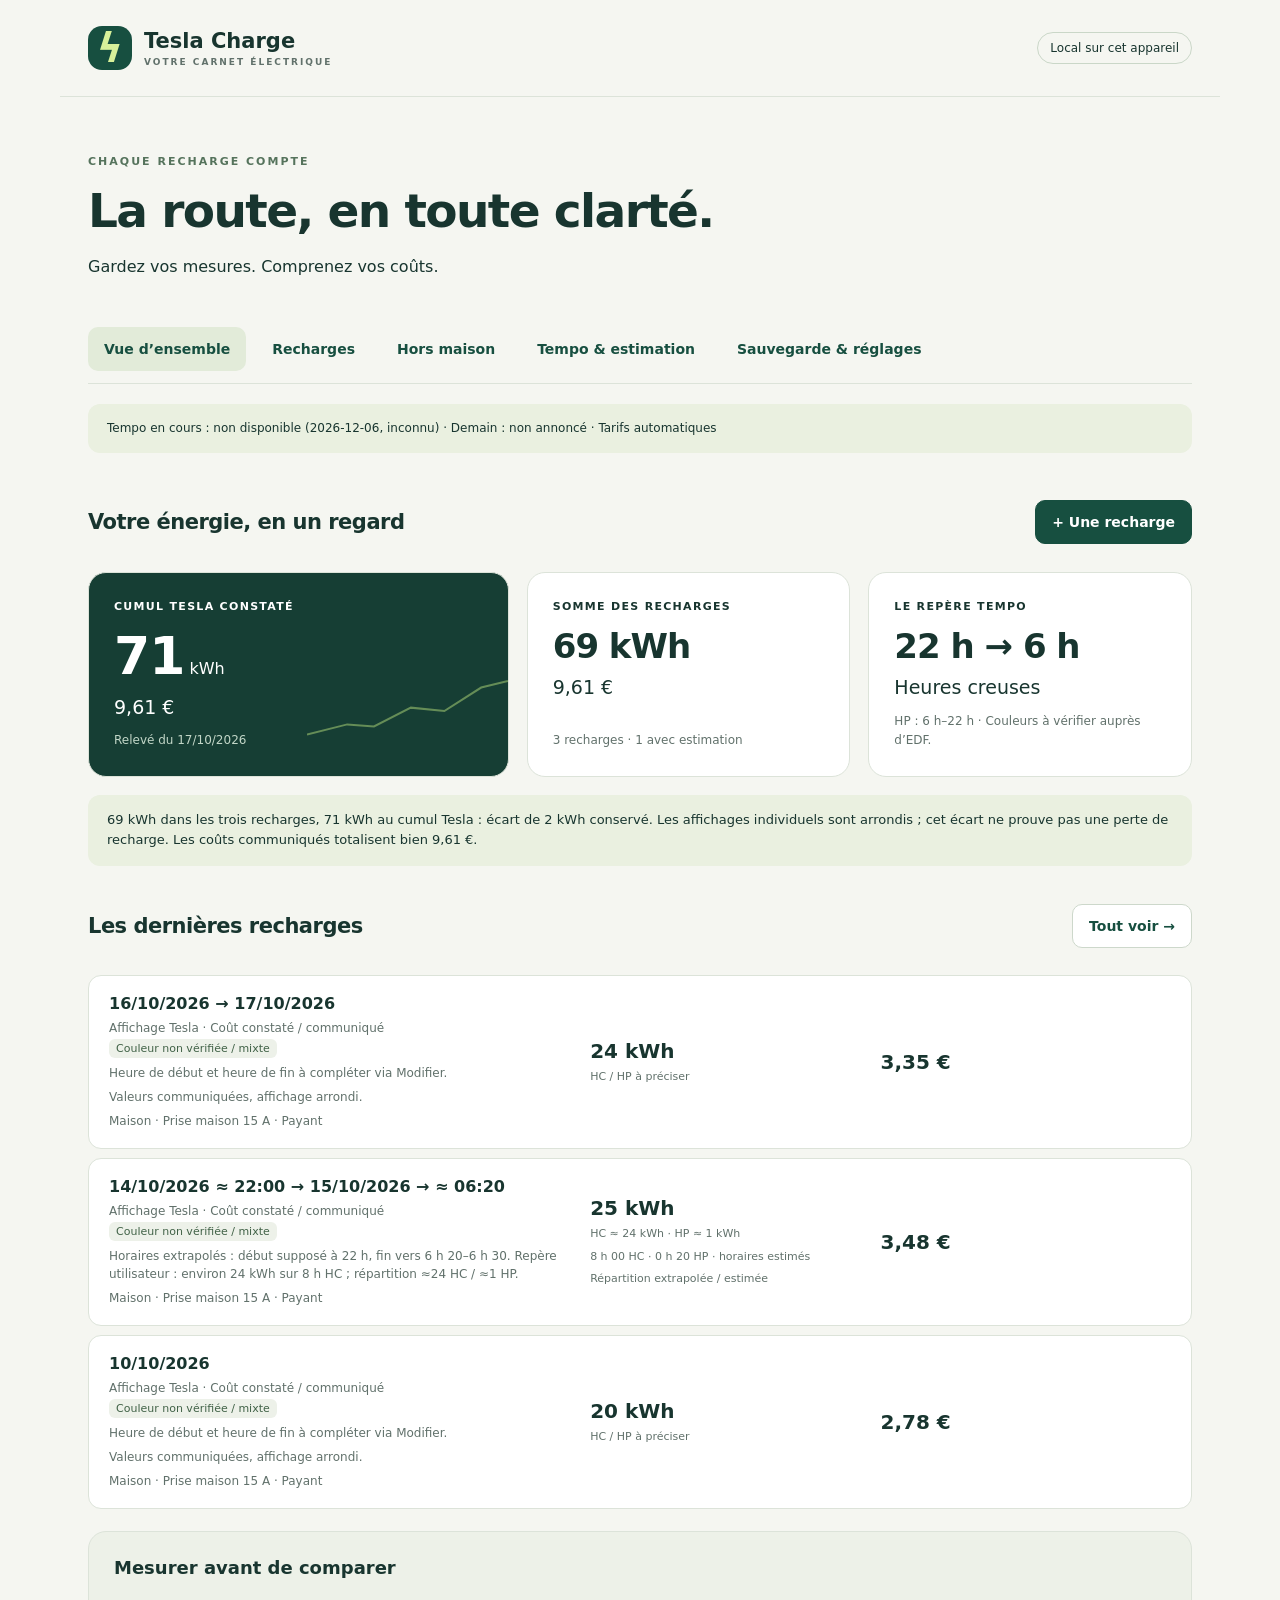
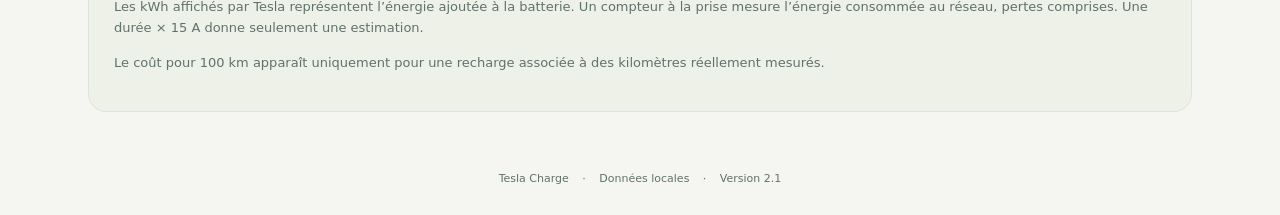
==== scripts/tesla-charge/index.html @ 256c64da "Require start and finish times when saving every charging session" ====
<!doctype html>
<html lang="fr"><head><meta charset="utf-8"><meta name="viewport" content="width=device-width,initial-scale=1,viewport-fit=cover"><meta name="theme-color" content="#102b27"><meta name="description" content="Votre carnet de recharge Tesla : mesures, coûts et Tempo, même hors connexion."><link rel="manifest" href="./manifest.webmanifest"><link rel="icon" href="./icon.svg" type="image/svg+xml"><link rel="stylesheet" href="./style.css"><title>Tesla Charge · Carnet de recharge</title></head>
<body><header><a class="brand" href="./"><span class="bolt">ϟ</span><span>Tesla Charge<small>VOTRE CARNET ÉLECTRIQUE</small></span></a><span id="network" class="pill">Local sur cet appareil</span></header>
<main><section class="intro"><p class="eyebrow">CHAQUE RECHARGE COMPTE</p><h1>La route, en toute clarté.</h1><p>Gardez vos mesures. Comprenez vos coûts.</p><button id="install" hidden>Installer sur mon Samsung ↗</button></section>
<nav aria-label="Sections"><button data-tab="dashboard" aria-current="page">Vue d’ensemble</button><button data-tab="journal">Recharges</button><button data-tab="outside">Hors maison</button><button data-tab="tempo">Tempo & estimation</button><button data-tab="settings">Sauvegarde & réglages</button></nav>
<aside id="tempo-live" class="notice" aria-live="polite">Tempo · connexion aux données…</aside><div id="message" role="status" aria-live="polite"></div>
<section id="dashboard" class="tab"><div class="section-heading"><h2>Votre énergie, en un regard</h2><button id="add-top" class="primary">+ Une recharge</button></div><div class="stats"><article class="hero-card"><p>CUMUL TESLA CONSTATÉ</p><div><strong id="ck-energy">71</strong> kWh</div><span id="ck-cost">9,61 €</span><small id="ck-date"></small><svg viewBox="0 0 300 90" aria-hidden="true"><path d="M0 80L60 65 100 68 155 40 205 45 260 10 300 0"/></svg></article><article class="card"><p>SOMME DES RECHARGES</p><strong id="sum-energy"></strong><span id="sum-cost"></span><small id="sum-info"></small></article><article class="card"><p>LE REPÈRE TEMPO</p><strong>22 h → 6 h</strong><span>Heures creuses</span><small>HP : 6 h–22 h · Couleurs à vérifier auprès d’EDF.</small></article></div><aside class="notice" id="difference"></aside><div class="section-heading"><h2>Les dernières recharges</h2><button data-go="journal">Tout voir →</button></div><div id="recent"></div><article class="card quiet"><h3>Mesurer avant de comparer</h3><p>Les kWh affichés par Tesla représentent l’énergie ajoutée à la batterie. Un compteur à la prise mesure l’énergie consommée au réseau, pertes comprises. Une durée × 15 A donne seulement une estimation.</p><p>Le coût pour 100 km apparaît uniquement pour une recharge associée à des kilomètres réellement mesurés.</p></article></section>
<section id="journal" class="tab" hidden><div class="section-heading"><h2>Votre carnet de recharges</h2><button id="new" class="primary">+ Une recharge</button></div><aside id="journal-comparison" class="notice"></aside><p id="journal-breakdown" class="muted"></p><label>Filtrer le mois<input id="month" type="month"></label><div id="sessions"></div><p class="muted">Les filtres concernent la date de début. Le cumul Tesla reste un relevé indépendant.</p></section>
<section id="outside" class="tab" hidden><div class="section-heading"><h2>Recharges hors maison</h2><button id="new-outside" class="primary">+ Hors maison</button></div><p>Superchargeur, famille ou autre lieu : gratuit, payant ou paiement à préciser. Ces recharges participent au total général, sans être mélangées aux plages Tempo de la maison.</p><label>Filtrer le mois<input id="outside-month" type="month"></label><div id="outside-summary" class="notice"></div><div id="outside-sessions"></div></section><section id="tempo" class="tab" hidden><h2>Tempo & estimation</h2><article class="card"><h3>Actualisation Tempo</h3><p id="tempo-detail"></p><button id="refresh-tempo">Actualiser maintenant</button><label><input id="tempo-auto" type="checkbox"> Utiliser les tarifs actualisés pour les estimations</label><p class="muted">Source : API Couleur Tempo, service tiers indépendant d’EDF. La date d’effet, la dernière récupération et les éventuelles indisponibilités sont affichées. Les coûts déjà enregistrés ne changent jamais automatiquement.</p><div id="live-tariffs"></div></article><div class="grid"><article class="card"><h3>Votre créneau</h3><label>Date<input type="date" id="slot-date"></label><label>Heure de début<input type="time" id="slot-time" value="22:00"></label><p id="slot-result"></p><p>La couleur et les tarifs sont actualisés en ligne à l’ouverture et au retour dans l’application. Hors connexion, la dernière réponse est conservée et datée. Avant 6 h, la couleur est celle du jour Tempo précédent.</p><a href="https://particulier.edf.fr/fr/accueil/gestion-contrat/options/tempo.html" target="_blank" rel="noopener">Consulter EDF Tempo ↗</a></article><article class="card"><h3>À la prise · appareil 15 A</h3><form id="estimate-form"><label>Durée (heures)<input id="hours" type="number" step="any" min="0.01" max="720" value="8" required></label><label>Tension supposée (V)<input id="volts" type="number" step="any" min="1" max="500" value="230" required></label><label>Intensité (A)<input id="amps" type="number" step="any" min="0.1" max="15" value="15" required></label><label>Couleur de la plage estimée<select id="est-color"><option value="blue">Bleu</option><option value="white">Blanc</option><option value="red">Rouge</option></select></label><label>Plage<select id="est-period"><option>HC</option><option>HP</option></select></label><button class="primary">Estimer</button></form><output id="estimate-result"></output><p class="muted">Hypothèse monophasée et puissance constante P = U × I. Ce résultat n’est ni une mesure réseau ni l’énergie ajoutée à la batterie. Pour un passage HC/HP ou un changement de couleur, calculez chaque segment séparément. 15 A est une limite de saisie, pas une validation de l’installation électrique.</p></article></div></section>
<section id="settings" class="tab" hidden><h2>Vos données, votre maîtrise</h2><div class="grid"><article class="card"><h3>Sauvegardes</h3><p>Les données restent dans ce navigateur. Exportez régulièrement : supprimer les données du navigateur les efface. Les données ne se transfèrent pas automatiquement entre PC et téléphone.</p><div class="actions"><button id="json-export">Exporter JSON complet</button><button id="csv-export">Exporter CSV recharges</button></div><label>Importer une sauvegarde JSON ou un CSV<input type="file" id="import" accept=".json,.csv,application/json,text/csv"></label><p class="muted">JSON remplace toute la sauvegarde après confirmation. CSV ajoute les recharges nouvelles ; un identifiant déjà présent provoque un refus pour éviter les doublons. Le CSV ne contient ni tarifs ni cumul Tesla.</p><div id="import-preview"></div><h3>Installation Samsung</h3><ol><li>Ouvrez l’adresse publique dans Chrome sur votre Samsung.</li><li>Menu ⋮ → Installer l’application, ou Ajouter à l’écran d’accueil → Installer selon la version.</li><li>Ouvrez une première fois en ligne et attendez le message « Prête hors connexion ».</li><li>Vous pouvez ensuite consulter et saisir en mode avion.</li></ol><p id="offline-state">Préparation hors connexion…</p></article><article class="card"><h3>Tarifs Tempo · €/kWh TTC</h3><p>Les tarifs peuvent être actualisés en ligne ou saisis manuellement depuis votre contrat. Une saisie manuelle désactive le mode automatique. Ces tarifs servent seulement aux estimations, sans recalculer vos coûts constatés.</p><form id="tariffs"><div id="tariff-inputs"></div><label>Source vérifiée (facture ou grille EDF)<input name="source" maxlength="500" placeholder="Facture EDF / grille du…"></label><label>Date d’effet<input name="effective" type="date"></label><button class="primary">Enregistrer les tarifs</button></form></article><article class="card"><h3>Mes prises et bornes</h3><div id="devices-list"></div><form id="device-form"><label>Nom<input name="deviceName" required maxlength="100" placeholder="Future borne du garage"></label><label>Intensité maximale indicative (A)<input name="deviceAmps" type="number" min="0.1" max="100" step="any" value="15" required></label><label>Tension indicative (V)<input name="deviceVolts" type="number" min="1" max="500" step="any" value="230" required></label><button class="primary">Ajouter une prise / borne</button></form><p class="muted">Ces caractéristiques identifient l’équipement. Elles ne prouvent pas sa puissance réelle, notamment pour une borne triphasée. Les calculs HC/HP utilisent les horaires et les kWh saisis.</p></article><article class="card"><h3>Relevé cumul Tesla</h3><p>Un point de contrôle indépendant, jamais ajouté aux sessions.</p><form id="checkpoint"><label>Date du constat<input name="date" type="date" required></label><label>Total Tesla (kWh)<input name="kwh" type="number" min="0" step="any" required></label><label>Coût total constaté (€)<input name="cost" type="number" min="0" step="0.01" required></label><button class="primary">Enregistrer le relevé</button></form></article><article class="card quiet"><h3>Google Sheets · prochaine étape</h3><p>Synchronisation non activée. L’export JSON/CSV est disponible maintenant. Une future connexion utilisera OAuth et un consentement explicite, avec sélection du compte Google. Aucun mot de passe, secret ni jeton n’est intégré à l’application.</p><p>Application personnelle indépendante, non affiliée à Tesla ou EDF.</p></article></div></section>
</main><footer>Tesla Charge <span>·</span> Données locales <span>·</span> Version 2.1</footer>
<dialog id="editor"><form id="session-form"><div class="section-heading"><h2 id="editor-title">Une nouvelle recharge</h2><button type="button" id="close" aria-label="Fermer">✕</button></div><input type="hidden" name="id"><p class="notice">Heure de début et heure de fin obligatoires, à la maison comme à l’extérieur. Si vous les reconstituez, choisissez « Horaires estimés / extrapolés ». Pour une charge de nuit, vérifiez aussi la date de fin.</p><div class="grid"><label>Date de début<input name="start" type="date" required></label><label>Date de fin<input name="end" type="date" required></label><label>Heure de début<input name="startTime" type="time" required></label><label>Heure de fin réelle de charge<input name="endTime" type="time" required></label><label>Origine des horaires<select name="timeKind"><option value="measured">Horaires constatés</option><option value="estimate">Horaires estimés / extrapolés</option></select></label><label>Lieu<select name="location"><option value="home">Maison</option><option value="supercharger">Superchargeur</option><option value="family">Famille</option><option value="other">Autre lieu</option></select></label><label id="device-label">Prise / borne maison<select name="deviceId"></select></label><label>Précision du lieu<input name="place" maxlength="200" placeholder="Station, ville, famille…"></label><label>Paiement<select name="payment"><option value="paid">Payant</option><option value="free">Gratuit</option><option value="unknown">À préciser</option></select></label><label>Énergie (kWh)<input name="kwh" type="number" step="any" min="0" required></label><label>Source de l’énergie<select name="energyKind"><option value="tesla">Affichage Tesla (arrondi possible)</option><option value="meter">Mesure compteur à la prise</option><option value="estimate">Estimation</option></select></label><label>Coût total (€), si connu<input name="cost" type="number" step="0.01" min="0"></label><label>Source du coût<select name="costKind"><option value="reported">Constaté / communiqué</option><option value="estimate">Estimé</option><option value="unknown">Inconnu</option></select></label><label>Couleur Tempo<select name="color"><option value="unknown">Non vérifiée / mixte</option><option value="blue">Bleu</option><option value="white">Blanc</option><option value="red">Rouge</option></select></label><label>Plage<select name="period"><option value="unknown">Inconnue / mixte</option><option>HC</option><option>HP</option></select></label></div><div id="home-allocation"><label>Répartition HC / HP<select name="allocationMode"><option value="time">Estimer d’après les horaires, rythme constant</option><option value="measured">kWh HC et HP mesurés séparément</option><option value="manual-estimate">kWh HC et HP estimés / extrapolés</option><option value="unknown">Répartition inconnue</option></select></label><div id="manual-allocation" class="grid"><label>HC (kWh)<input name="hcKwh" type="number" min="0" step="any"></label><label>HP (kWh)<input name="hpKwh" type="number" min="0" step="any"></label></div><p id="allocation-preview" class="muted"></p><button type="button" id="calculate-cost">Estimer le coût Tempo de cette recharge</button><p id="cost-preview" class="muted"></p><p class="muted">Saisissez la fin effective de la charge, pas l’heure de débranchement. Pour des pauses ou une puissance variable, les kWh répartis selon le temps restent une estimation. Les heures sont celles de France métropolitaine.</p></div><label>Distance réellement mesurée pour cette recharge (km), facultatif<input name="km" type="number" min="0.01" step="any"><small>N’utilisez pas une autonomie estimée ni des kilomètres couvrant d’autres recharges.</small></label><label>Note<textarea name="note" maxlength="2000"></textarea></label><p id="form-error" role="alert"></p><button class="primary">Enregistrer la recharge</button></form></dialog><script type="module" src="./app.js"></script></body></html>
---- scripts/tesla-charge/style.css ----
:root{font-family:system-ui,-apple-system,BlinkMacSystemFont,"Segoe UI",sans-serif;color:#18352f;background:#f5f6f1;--green:#174f40;--muted:#61716b;--line:#dce3d9}*{box-sizing:border-box}body{margin:0}header{max-width:1160px;margin:auto;padding:26px 28px;display:flex;justify-content:space-between;align-items:center;border-bottom:1px solid var(--line)}.brand{display:flex;align-items:center;gap:12px;color:inherit;text-decoration:none;font-size:21px;font-weight:750}.brand small{display:block;font-size:9px;letter-spacing:2px;margin-top:4px;color:var(--muted)}.bolt{border-radius:14px;background:var(--green);color:#d8f19a;font-size:40px;line-height:44px;width:44px;text-align:center}.pill{font-size:12px;border:1px solid #cad7c8;padding:8px 12px;border-radius:20px}main{max-width:1160px;margin:auto;padding:0 28px}.intro{padding:45px 0 30px}.eyebrow{letter-spacing:2px;font-size:11px;font-weight:700;color:#55735c}h1{font-size:clamp(30px,4vw,47px);letter-spacing:-1.6px;margin:12px 0}h2{font-size:21px;letter-spacing:-.5px}h3{font-size:18px;margin-top:0}p{line-height:1.65}button,input,select,textarea{font:inherit}button{cursor:pointer;border:1px solid #cdd8cb;background:#fff;border-radius:10px;padding:11px 16px;color:var(--green);font-size:14px;font-weight:650;min-height:44px}button:hover{background:#e6eede}button:disabled{opacity:.5;cursor:wait}.primary{background:var(--green);color:white;border-color:var(--green)}.primary:hover{background:#276953}nav{display:flex;gap:10px;border-bottom:1px solid var(--line);overflow-x:auto;padding:0 0 12px}nav button{border:0;background:none;white-space:nowrap}nav button[aria-current]{background:#e2ebd9}section.tab{padding:18px 0 30px}.section-heading{display:flex;align-items:center;justify-content:space-between;gap:15px;margin:12px 0 20px}.stats{display:grid;grid-template-columns:1.3fr 1fr 1fr;gap:18px}.card,.hero-card{padding:25px;border:1px solid var(--line);border-radius:18px;background:#fff}.stats article{min-height:205px;display:flex;flex-direction:column;gap:10px}.stats p{font-size:11px;letter-spacing:1.3px;font-weight:750;margin:0}.stats strong{font-size:34px;font-weight:650;letter-spacing:-1px}.stats small{color:var(--muted);font-size:12px;line-height:1.6;margin-top:auto}.stats span{font-size:19px}.hero-card{background:#163e34;color:#fff;position:relative;overflow:hidden}.hero-card div strong{font-size:52px}.hero-card small{color:#c2d6c7}.hero-card svg{position:absolute;right:0;bottom:30px;width:48%;height:70px;opacity:.45;pointer-events:none}.hero-card path{stroke:#c5ed82;stroke-width:3;fill:none}.notice{background:#eaf0e0;border-radius:12px;margin:18px 0 30px;padding:15px 19px;font-size:13px;line-height:1.6}.charge-row{display:grid;grid-template-columns:1.7fr 1fr 1fr auto;gap:18px;padding:18px 20px;border:1px solid var(--line);border-radius:13px;background:white;margin-bottom:9px;align-items:center}.charge-row strong,.charge-row small{display:block}.charge-row small{font-size:12px;color:var(--muted);margin-top:6px;line-height:1.5}.charge-row .amount{font-size:20px;font-weight:650}.tag{display:inline-block;font-size:11px;padding:3px 7px;border-radius:6px;background:#edf1e9;color:#416247}.tag.blue{background:#e6eefc;color:#244c92}.tag.white{background:#f4f1e8;color:#605b4c}.tag.red{background:#fce8e5;color:#973728}.quiet{margin-top:22px;background:#edf1e8}.quiet p,.muted{font-size:13px;color:var(--muted)}.grid{display:grid;grid-template-columns:1fr 1fr;gap:20px}.actions{display:flex;gap:8px;flex-wrap:wrap}label{display:block;font-size:13px;font-weight:650;margin:15px 0}input,select,textarea{display:block;width:100%;min-height:46px;border:1px solid #bdcbbb;border-radius:9px;background:#fff;padding:10px;color:#193a30;margin-top:7px}input[type=month]{max-width:250px}textarea{min-height:85px}label small{display:block;font-weight:400;line-height:1.5;margin-top:5px}a{color:#245f49}output{display:block;margin:20px 0;font-size:20px;font-weight:650;line-height:1.6}footer{text-align:center;color:var(--muted);font-size:11px;padding:30px}footer span{margin:0 10px}dialog{max-width:700px;width:calc(100% - 28px);border:1px solid var(--line);border-radius:20px;padding:25px;max-height:90dvh;color:#18352f}dialog::backdrop{background:#102b2780}dialog .grid{gap:0 15px}#message:empty{display:none}#message{padding:12px;background:#e1ecd7;border-radius:8px;margin-top:16px}#form-error{color:#a52e24}.empty{padding:30px;color:var(--muted)}[hidden]{display:none!important}:focus-visible{outline:3px solid #a0b963;outline-offset:3px}@media(max-width:750px){header{padding:18px}.pill{font-size:10px;padding:7px}.brand{font-size:17px}.brand small{font-size:7px}main{padding:0 18px}.intro{padding:28px 0 20px}h1{letter-spacing:-1px}.stats{grid-template-columns:1fr 1fr;gap:12px}.hero-card{grid-column:1/-1}.stats article{min-height:165px;padding:20px}.stats strong{font-size:25px}.stats span{font-size:16px}.grid{grid-template-columns:1fr}.charge-row{grid-template-columns:1fr 1fr;gap:12px;padding:16px}.charge-row>div:first-child{grid-column:1/-1}.charge-row>.actions{grid-column:1/-1}.section-heading h2{font-size:18px}.section-heading button{font-size:12px;padding:9px}dialog{padding:18px}dialog .grid{grid-template-columns:1fr 1fr;gap:0 10px}nav{gap:0}nav button{font-size:12px;padding:10px}ol{padding-left:20px;line-height:1.8}}@media(prefers-reduced-motion:no-preference){button{transition:background .15s}}
:root input[type=checkbox]{display:inline-block;width:auto;min-height:0;margin-right:8px}table{width:100%;border-collapse:collapse;font-size:13px;margin-top:15px}td,th{text-align:left;padding:10px 5px;border-bottom:1px solid var(--line)}#tempo-live{margin-top:20px;margin-bottom:10px;font-size:12px}#journal-breakdown{padding:0 3px;font-size:12px}.charge-row .amount small{font-weight:400;font-size:11px;max-width:250px}#tempo>.card{margin-bottom:20px}
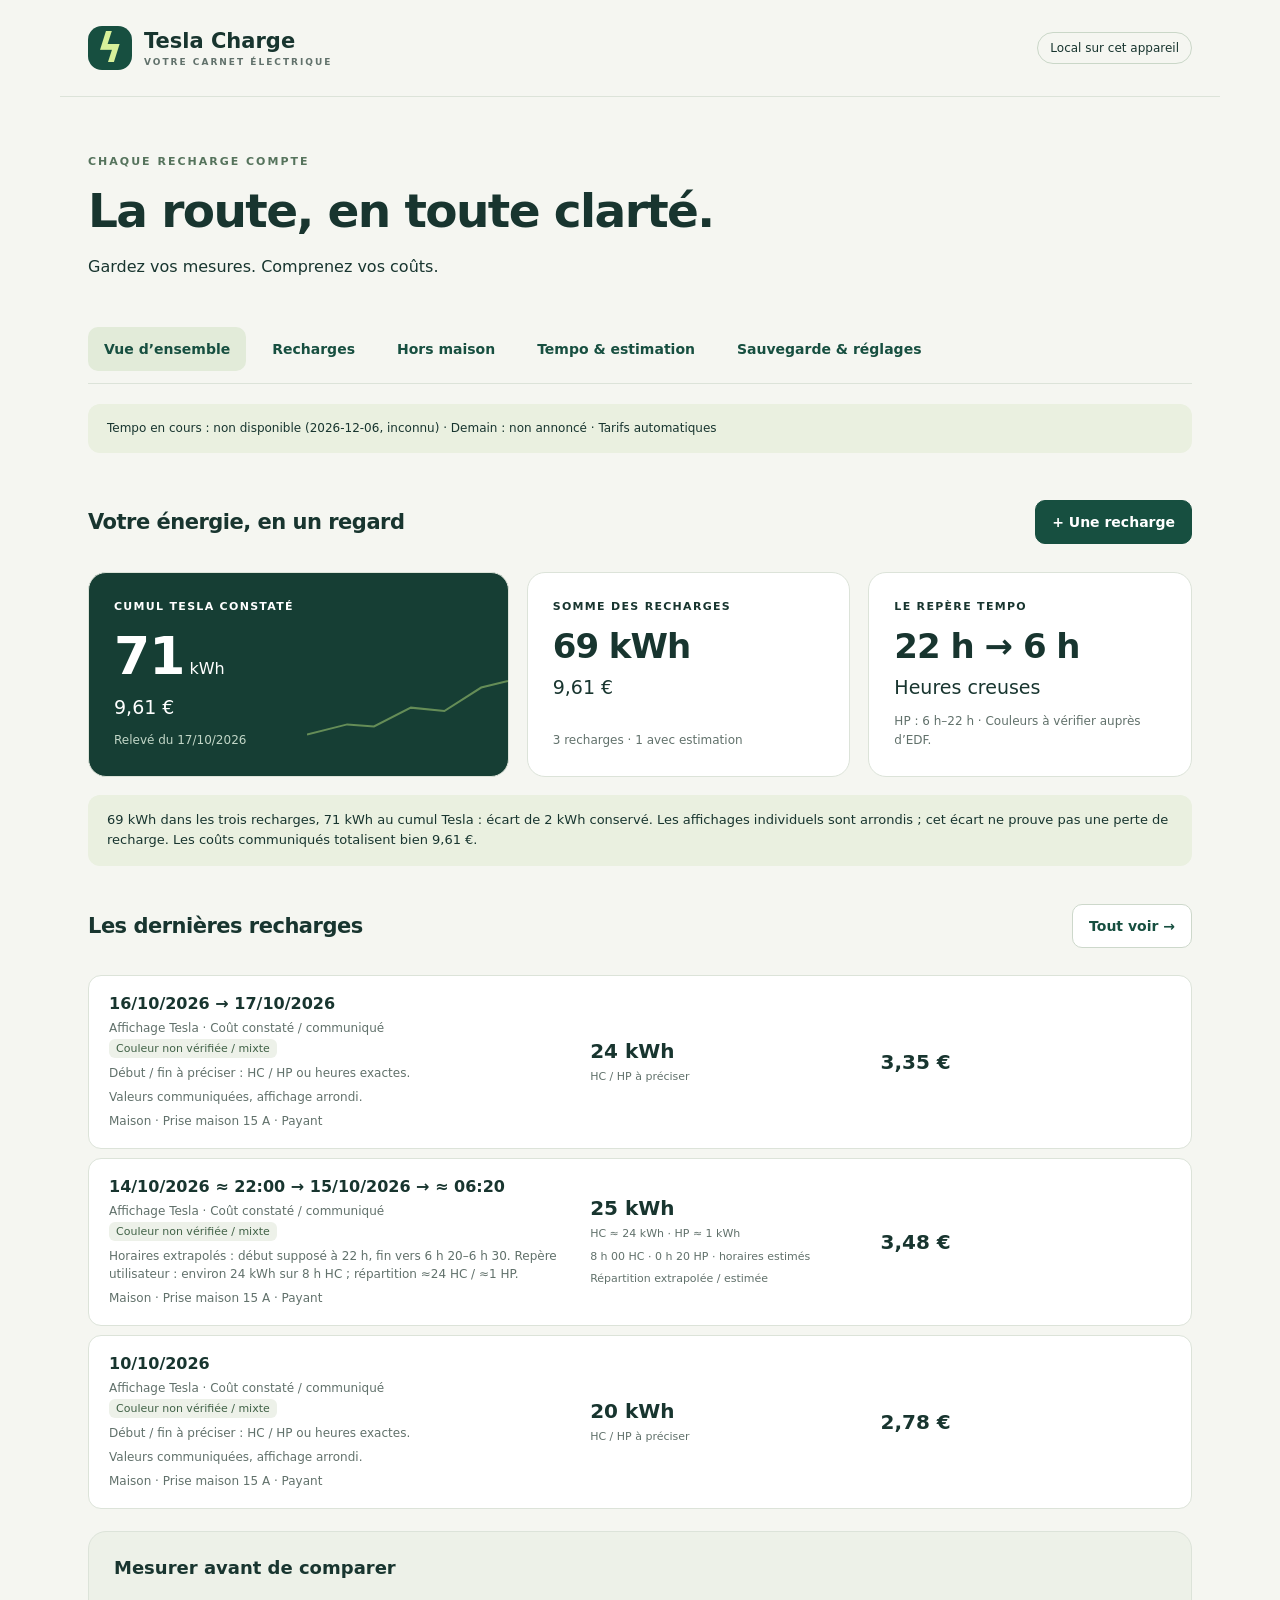
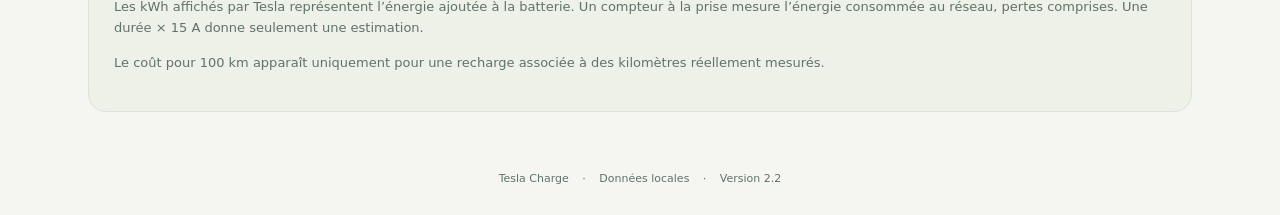
==== commit e58a13b4: "Allow HC/HP start and end periods instead of mandatory exact charging times" ====
--- a/scripts/tesla-charge/index.html
+++ b/scripts/tesla-charge/index.html
@@ -8,5 +8,5 @@
 <section id="journal" class="tab" hidden><div class="section-heading"><h2>Votre carnet de recharges</h2><button id="new" class="primary">+ Une recharge</button></div><aside id="journal-comparison" class="notice"></aside><p id="journal-breakdown" class="muted"></p><label>Filtrer le mois<input id="month" type="month"></label><div id="sessions"></div><p class="muted">Les filtres concernent la date de début. Le cumul Tesla reste un relevé indépendant.</p></section>
 <section id="outside" class="tab" hidden><div class="section-heading"><h2>Recharges hors maison</h2><button id="new-outside" class="primary">+ Hors maison</button></div><p>Superchargeur, famille ou autre lieu : gratuit, payant ou paiement à préciser. Ces recharges participent au total général, sans être mélangées aux plages Tempo de la maison.</p><label>Filtrer le mois<input id="outside-month" type="month"></label><div id="outside-summary" class="notice"></div><div id="outside-sessions"></div></section><section id="tempo" class="tab" hidden><h2>Tempo & estimation</h2><article class="card"><h3>Actualisation Tempo</h3><p id="tempo-detail"></p><button id="refresh-tempo">Actualiser maintenant</button><label><input id="tempo-auto" type="checkbox"> Utiliser les tarifs actualisés pour les estimations</label><p class="muted">Source : API Couleur Tempo, service tiers indépendant d’EDF. La date d’effet, la dernière récupération et les éventuelles indisponibilités sont affichées. Les coûts déjà enregistrés ne changent jamais automatiquement.</p><div id="live-tariffs"></div></article><div class="grid"><article class="card"><h3>Votre créneau</h3><label>Date<input type="date" id="slot-date"></label><label>Heure de début<input type="time" id="slot-time" value="22:00"></label><p id="slot-result"></p><p>La couleur et les tarifs sont actualisés en ligne à l’ouverture et au retour dans l’application. Hors connexion, la dernière réponse est conservée et datée. Avant 6 h, la couleur est celle du jour Tempo précédent.</p><a href="https://particulier.edf.fr/fr/accueil/gestion-contrat/options/tempo.html" target="_blank" rel="noopener">Consulter EDF Tempo ↗</a></article><article class="card"><h3>À la prise · appareil 15 A</h3><form id="estimate-form"><label>Durée (heures)<input id="hours" type="number" step="any" min="0.01" max="720" value="8" required></label><label>Tension supposée (V)<input id="volts" type="number" step="any" min="1" max="500" value="230" required></label><label>Intensité (A)<input id="amps" type="number" step="any" min="0.1" max="15" value="15" required></label><label>Couleur de la plage estimée<select id="est-color"><option value="blue">Bleu</option><option value="white">Blanc</option><option value="red">Rouge</option></select></label><label>Plage<select id="est-period"><option>HC</option><option>HP</option></select></label><button class="primary">Estimer</button></form><output id="estimate-result"></output><p class="muted">Hypothèse monophasée et puissance constante P = U × I. Ce résultat n’est ni une mesure réseau ni l’énergie ajoutée à la batterie. Pour un passage HC/HP ou un changement de couleur, calculez chaque segment séparément. 15 A est une limite de saisie, pas une validation de l’installation électrique.</p></article></div></section>
 <section id="settings" class="tab" hidden><h2>Vos données, votre maîtrise</h2><div class="grid"><article class="card"><h3>Sauvegardes</h3><p>Les données restent dans ce navigateur. Exportez régulièrement : supprimer les données du navigateur les efface. Les données ne se transfèrent pas automatiquement entre PC et téléphone.</p><div class="actions"><button id="json-export">Exporter JSON complet</button><button id="csv-export">Exporter CSV recharges</button></div><label>Importer une sauvegarde JSON ou un CSV<input type="file" id="import" accept=".json,.csv,application/json,text/csv"></label><p class="muted">JSON remplace toute la sauvegarde après confirmation. CSV ajoute les recharges nouvelles ; un identifiant déjà présent provoque un refus pour éviter les doublons. Le CSV ne contient ni tarifs ni cumul Tesla.</p><div id="import-preview"></div><h3>Installation Samsung</h3><ol><li>Ouvrez l’adresse publique dans Chrome sur votre Samsung.</li><li>Menu ⋮ → Installer l’application, ou Ajouter à l’écran d’accueil → Installer selon la version.</li><li>Ouvrez une première fois en ligne et attendez le message « Prête hors connexion ».</li><li>Vous pouvez ensuite consulter et saisir en mode avion.</li></ol><p id="offline-state">Préparation hors connexion…</p></article><article class="card"><h3>Tarifs Tempo · €/kWh TTC</h3><p>Les tarifs peuvent être actualisés en ligne ou saisis manuellement depuis votre contrat. Une saisie manuelle désactive le mode automatique. Ces tarifs servent seulement aux estimations, sans recalculer vos coûts constatés.</p><form id="tariffs"><div id="tariff-inputs"></div><label>Source vérifiée (facture ou grille EDF)<input name="source" maxlength="500" placeholder="Facture EDF / grille du…"></label><label>Date d’effet<input name="effective" type="date"></label><button class="primary">Enregistrer les tarifs</button></form></article><article class="card"><h3>Mes prises et bornes</h3><div id="devices-list"></div><form id="device-form"><label>Nom<input name="deviceName" required maxlength="100" placeholder="Future borne du garage"></label><label>Intensité maximale indicative (A)<input name="deviceAmps" type="number" min="0.1" max="100" step="any" value="15" required></label><label>Tension indicative (V)<input name="deviceVolts" type="number" min="1" max="500" step="any" value="230" required></label><button class="primary">Ajouter une prise / borne</button></form><p class="muted">Ces caractéristiques identifient l’équipement. Elles ne prouvent pas sa puissance réelle, notamment pour une borne triphasée. Les calculs HC/HP utilisent les horaires et les kWh saisis.</p></article><article class="card"><h3>Relevé cumul Tesla</h3><p>Un point de contrôle indépendant, jamais ajouté aux sessions.</p><form id="checkpoint"><label>Date du constat<input name="date" type="date" required></label><label>Total Tesla (kWh)<input name="kwh" type="number" min="0" step="any" required></label><label>Coût total constaté (€)<input name="cost" type="number" min="0" step="0.01" required></label><button class="primary">Enregistrer le relevé</button></form></article><article class="card quiet"><h3>Google Sheets · prochaine étape</h3><p>Synchronisation non activée. L’export JSON/CSV est disponible maintenant. Une future connexion utilisera OAuth et un consentement explicite, avec sélection du compte Google. Aucun mot de passe, secret ni jeton n’est intégré à l’application.</p><p>Application personnelle indépendante, non affiliée à Tesla ou EDF.</p></article></div></section>
-</main><footer>Tesla Charge <span>·</span> Données locales <span>·</span> Version 2.1</footer>
-<dialog id="editor"><form id="session-form"><div class="section-heading"><h2 id="editor-title">Une nouvelle recharge</h2><button type="button" id="close" aria-label="Fermer">✕</button></div><input type="hidden" name="id"><p class="notice">Heure de début et heure de fin obligatoires, à la maison comme à l’extérieur. Si vous les reconstituez, choisissez « Horaires estimés / extrapolés ». Pour une charge de nuit, vérifiez aussi la date de fin.</p><div class="grid"><label>Date de début<input name="start" type="date" required></label><label>Date de fin<input name="end" type="date" required></label><label>Heure de début<input name="startTime" type="time" required></label><label>Heure de fin réelle de charge<input name="endTime" type="time" required></label><label>Origine des horaires<select name="timeKind"><option value="measured">Horaires constatés</option><option value="estimate">Horaires estimés / extrapolés</option></select></label><label>Lieu<select name="location"><option value="home">Maison</option><option value="supercharger">Superchargeur</option><option value="family">Famille</option><option value="other">Autre lieu</option></select></label><label id="device-label">Prise / borne maison<select name="deviceId"></select></label><label>Précision du lieu<input name="place" maxlength="200" placeholder="Station, ville, famille…"></label><label>Paiement<select name="payment"><option value="paid">Payant</option><option value="free">Gratuit</option><option value="unknown">À préciser</option></select></label><label>Énergie (kWh)<input name="kwh" type="number" step="any" min="0" required></label><label>Source de l’énergie<select name="energyKind"><option value="tesla">Affichage Tesla (arrondi possible)</option><option value="meter">Mesure compteur à la prise</option><option value="estimate">Estimation</option></select></label><label>Coût total (€), si connu<input name="cost" type="number" step="0.01" min="0"></label><label>Source du coût<select name="costKind"><option value="reported">Constaté / communiqué</option><option value="estimate">Estimé</option><option value="unknown">Inconnu</option></select></label><label>Couleur Tempo<select name="color"><option value="unknown">Non vérifiée / mixte</option><option value="blue">Bleu</option><option value="white">Blanc</option><option value="red">Rouge</option></select></label><label>Plage<select name="period"><option value="unknown">Inconnue / mixte</option><option>HC</option><option>HP</option></select></label></div><div id="home-allocation"><label>Répartition HC / HP<select name="allocationMode"><option value="time">Estimer d’après les horaires, rythme constant</option><option value="measured">kWh HC et HP mesurés séparément</option><option value="manual-estimate">kWh HC et HP estimés / extrapolés</option><option value="unknown">Répartition inconnue</option></select></label><div id="manual-allocation" class="grid"><label>HC (kWh)<input name="hcKwh" type="number" min="0" step="any"></label><label>HP (kWh)<input name="hpKwh" type="number" min="0" step="any"></label></div><p id="allocation-preview" class="muted"></p><button type="button" id="calculate-cost">Estimer le coût Tempo de cette recharge</button><p id="cost-preview" class="muted"></p><p class="muted">Saisissez la fin effective de la charge, pas l’heure de débranchement. Pour des pauses ou une puissance variable, les kWh répartis selon le temps restent une estimation. Les heures sont celles de France métropolitaine.</p></div><label>Distance réellement mesurée pour cette recharge (km), facultatif<input name="km" type="number" min="0.01" step="any"><small>N’utilisez pas une autonomie estimée ni des kilomètres couvrant d’autres recharges.</small></label><label>Note<textarea name="note" maxlength="2000"></textarea></label><p id="form-error" role="alert"></p><button class="primary">Enregistrer la recharge</button></form></dialog><script type="module" src="./app.js"></script></body></html>
+</main><footer>Tesla Charge <span>·</span> Données locales <span>·</span> Version 2.2</footer>
+<dialog id="editor"><form id="session-form"><div class="section-heading"><h2 id="editor-title">Une nouvelle recharge</h2><button type="button" id="close" aria-label="Fermer">✕</button></div><input type="hidden" name="id"><p class="notice">Choisissez les plages de début et de fin (HC ou HP), ou saisissez des heures précises. Les dates restent nécessaires pour une recharge de nuit.</p><div class="grid"><label>Date de début<input name="start" type="date" required></label><label>Date de fin<input name="end" type="date" required></label><label class="timing-choice">Comment indiquer le début et la fin ?<select name="timingMode"><option value="periods">Par plages HC / HP</option><option value="precise">Avec des heures précises</option></select></label><label data-period-field>Début de charge<select name="startPeriod"><option value="">Choisir HC ou HP</option><option value="HC">Début en HC (22 h–6 h)</option><option value="HP">Début en HP (6 h–22 h)</option></select></label><label data-period-field>Fin de charge<select name="endPeriod"><option value="">Choisir HC ou HP</option><option value="HC">Fin en HC (22 h–6 h)</option><option value="HP">Fin en HP (6 h–22 h)</option></select></label><label data-exact-field>Heure de début<input name="startTime" type="time"></label><label data-exact-field>Heure de fin réelle de charge<input name="endTime" type="time"></label><label data-exact-field>Origine des horaires<select name="timeKind"><option value="measured">Horaires constatés</option><option value="estimate">Horaires estimés / extrapolés</option></select></label><label>Lieu<select name="location"><option value="home">Maison</option><option value="supercharger">Superchargeur</option><option value="family">Famille</option><option value="other">Autre lieu</option></select></label><label id="device-label">Prise / borne maison<select name="deviceId"></select></label><label>Précision du lieu<input name="place" maxlength="200" placeholder="Station, ville, famille…"></label><label>Paiement<select name="payment"><option value="paid">Payant</option><option value="free">Gratuit</option><option value="unknown">À préciser</option></select></label><label>Énergie (kWh)<input name="kwh" type="number" step="any" min="0" required></label><label>Source de l’énergie<select name="energyKind"><option value="tesla">Affichage Tesla (arrondi possible)</option><option value="meter">Mesure compteur à la prise</option><option value="estimate">Estimation</option></select></label><label>Coût total (€), si connu<input name="cost" type="number" step="0.01" min="0"></label><label>Source du coût<select name="costKind"><option value="reported">Constaté / communiqué</option><option value="estimate">Estimé</option><option value="unknown">Inconnu</option></select></label><label>Couleur Tempo<select name="color"><option value="unknown">Non vérifiée / mixte</option><option value="blue">Bleu</option><option value="white">Blanc</option><option value="red">Rouge</option></select></label><label>Plage<select name="period"><option value="unknown">Inconnue / mixte</option><option>HC</option><option>HP</option></select></label></div><div id="home-allocation"><label>Répartition HC / HP<select name="allocationMode"><option value="time">Estimer d’après les horaires, rythme constant</option><option value="measured">kWh HC et HP mesurés séparément</option><option value="manual-estimate">kWh HC et HP estimés / extrapolés</option><option value="unknown">Répartition inconnue</option></select></label><div id="manual-allocation" class="grid"><label>HC (kWh)<input name="hcKwh" type="number" min="0" step="any"></label><label>HP (kWh)<input name="hpKwh" type="number" min="0" step="any"></label></div><p id="allocation-preview" class="muted"></p><button type="button" id="calculate-cost">Estimer le coût Tempo de cette recharge</button><p id="cost-preview" class="muted"></p><p class="muted">Indiquez la fin effective de la charge, pas le débranchement. Avec seulement HC/HP au début et à la fin, les durées et les kWh par plage restent inconnus, même si les deux plages sont identiques ; vous pouvez saisir une répartition manuelle. Pour des pauses ou une puissance variable, les kWh répartis selon le temps restent une estimation. Les heures sont celles de France métropolitaine.</p></div><label>Distance réellement mesurée pour cette recharge (km), facultatif<input name="km" type="number" min="0.01" step="any"><small>N’utilisez pas une autonomie estimée ni des kilomètres couvrant d’autres recharges.</small></label><label>Note<textarea name="note" maxlength="2000"></textarea></label><p id="form-error" role="alert"></p><button class="primary">Enregistrer la recharge</button></form></dialog><script type="module" src="./app.js"></script></body></html>
--- a/scripts/tesla-charge/style.css
+++ b/scripts/tesla-charge/style.css
@@ -1,3 +1,4 @@
 
 :root{font-family:system-ui,-apple-system,BlinkMacSystemFont,"Segoe UI",sans-serif;color:#18352f;background:#f5f6f1;--green:#174f40;--muted:#61716b;--line:#dce3d9}*{box-sizing:border-box}body{margin:0}header{max-width:1160px;margin:auto;padding:26px 28px;display:flex;justify-content:space-between;align-items:center;border-bottom:1px solid var(--line)}.brand{display:flex;align-items:center;gap:12px;color:inherit;text-decoration:none;font-size:21px;font-weight:750}.brand small{display:block;font-size:9px;letter-spacing:2px;margin-top:4px;color:var(--muted)}.bolt{border-radius:14px;background:var(--green);color:#d8f19a;font-size:40px;line-height:44px;width:44px;text-align:center}.pill{font-size:12px;border:1px solid #cad7c8;padding:8px 12px;border-radius:20px}main{max-width:1160px;margin:auto;padding:0 28px}.intro{padding:45px 0 30px}.eyebrow{letter-spacing:2px;font-size:11px;font-weight:700;color:#55735c}h1{font-size:clamp(30px,4vw,47px);letter-spacing:-1.6px;margin:12px 0}h2{font-size:21px;letter-spacing:-.5px}h3{font-size:18px;margin-top:0}p{line-height:1.65}button,input,select,textarea{font:inherit}button{cursor:pointer;border:1px solid #cdd8cb;background:#fff;border-radius:10px;padding:11px 16px;color:var(--green);font-size:14px;font-weight:650;min-height:44px}button:hover{background:#e6eede}button:disabled{opacity:.5;cursor:wait}.primary{background:var(--green);color:white;border-color:var(--green)}.primary:hover{background:#276953}nav{display:flex;gap:10px;border-bottom:1px solid var(--line);overflow-x:auto;padding:0 0 12px}nav button{border:0;background:none;white-space:nowrap}nav button[aria-current]{background:#e2ebd9}section.tab{padding:18px 0 30px}.section-heading{display:flex;align-items:center;justify-content:space-between;gap:15px;margin:12px 0 20px}.stats{display:grid;grid-template-columns:1.3fr 1fr 1fr;gap:18px}.card,.hero-card{padding:25px;border:1px solid var(--line);border-radius:18px;background:#fff}.stats article{min-height:205px;display:flex;flex-direction:column;gap:10px}.stats p{font-size:11px;letter-spacing:1.3px;font-weight:750;margin:0}.stats strong{font-size:34px;font-weight:650;letter-spacing:-1px}.stats small{color:var(--muted);font-size:12px;line-height:1.6;margin-top:auto}.stats span{font-size:19px}.hero-card{background:#163e34;color:#fff;position:relative;overflow:hidden}.hero-card div strong{font-size:52px}.hero-card small{color:#c2d6c7}.hero-card svg{position:absolute;right:0;bottom:30px;width:48%;height:70px;opacity:.45;pointer-events:none}.hero-card path{stroke:#c5ed82;stroke-width:3;fill:none}.notice{background:#eaf0e0;border-radius:12px;margin:18px 0 30px;padding:15px 19px;font-size:13px;line-height:1.6}.charge-row{display:grid;grid-template-columns:1.7fr 1fr 1fr auto;gap:18px;padding:18px 20px;border:1px solid var(--line);border-radius:13px;background:white;margin-bottom:9px;align-items:center}.charge-row strong,.charge-row small{display:block}.charge-row small{font-size:12px;color:var(--muted);margin-top:6px;line-height:1.5}.charge-row .amount{font-size:20px;font-weight:650}.tag{display:inline-block;font-size:11px;padding:3px 7px;border-radius:6px;background:#edf1e9;color:#416247}.tag.blue{background:#e6eefc;color:#244c92}.tag.white{background:#f4f1e8;color:#605b4c}.tag.red{background:#fce8e5;color:#973728}.quiet{margin-top:22px;background:#edf1e8}.quiet p,.muted{font-size:13px;color:var(--muted)}.grid{display:grid;grid-template-columns:1fr 1fr;gap:20px}.actions{display:flex;gap:8px;flex-wrap:wrap}label{display:block;font-size:13px;font-weight:650;margin:15px 0}input,select,textarea{display:block;width:100%;min-height:46px;border:1px solid #bdcbbb;border-radius:9px;background:#fff;padding:10px;color:#193a30;margin-top:7px}input[type=month]{max-width:250px}textarea{min-height:85px}label small{display:block;font-weight:400;line-height:1.5;margin-top:5px}a{color:#245f49}output{display:block;margin:20px 0;font-size:20px;font-weight:650;line-height:1.6}footer{text-align:center;color:var(--muted);font-size:11px;padding:30px}footer span{margin:0 10px}dialog{max-width:700px;width:calc(100% - 28px);border:1px solid var(--line);border-radius:20px;padding:25px;max-height:90dvh;color:#18352f}dialog::backdrop{background:#102b2780}dialog .grid{gap:0 15px}#message:empty{display:none}#message{padding:12px;background:#e1ecd7;border-radius:8px;margin-top:16px}#form-error{color:#a52e24}.empty{padding:30px;color:var(--muted)}[hidden]{display:none!important}:focus-visible{outline:3px solid #a0b963;outline-offset:3px}@media(max-width:750px){header{padding:18px}.pill{font-size:10px;padding:7px}.brand{font-size:17px}.brand small{font-size:7px}main{padding:0 18px}.intro{padding:28px 0 20px}h1{letter-spacing:-1px}.stats{grid-template-columns:1fr 1fr;gap:12px}.hero-card{grid-column:1/-1}.stats article{min-height:165px;padding:20px}.stats strong{font-size:25px}.stats span{font-size:16px}.grid{grid-template-columns:1fr}.charge-row{grid-template-columns:1fr 1fr;gap:12px;padding:16px}.charge-row>div:first-child{grid-column:1/-1}.charge-row>.actions{grid-column:1/-1}.section-heading h2{font-size:18px}.section-heading button{font-size:12px;padding:9px}dialog{padding:18px}dialog .grid{grid-template-columns:1fr 1fr;gap:0 10px}nav{gap:0}nav button{font-size:12px;padding:10px}ol{padding-left:20px;line-height:1.8}}@media(prefers-reduced-motion:no-preference){button{transition:background .15s}}
 :root input[type=checkbox]{display:inline-block;width:auto;min-height:0;margin-right:8px}table{width:100%;border-collapse:collapse;font-size:13px;margin-top:15px}td,th{text-align:left;padding:10px 5px;border-bottom:1px solid var(--line)}#tempo-live{margin-top:20px;margin-bottom:10px;font-size:12px}#journal-breakdown{padding:0 3px;font-size:12px}.charge-row .amount small{font-weight:400;font-size:11px;max-width:250px}#tempo>.card{margin-bottom:20px}
+.timing-choice{grid-column:1/-1}
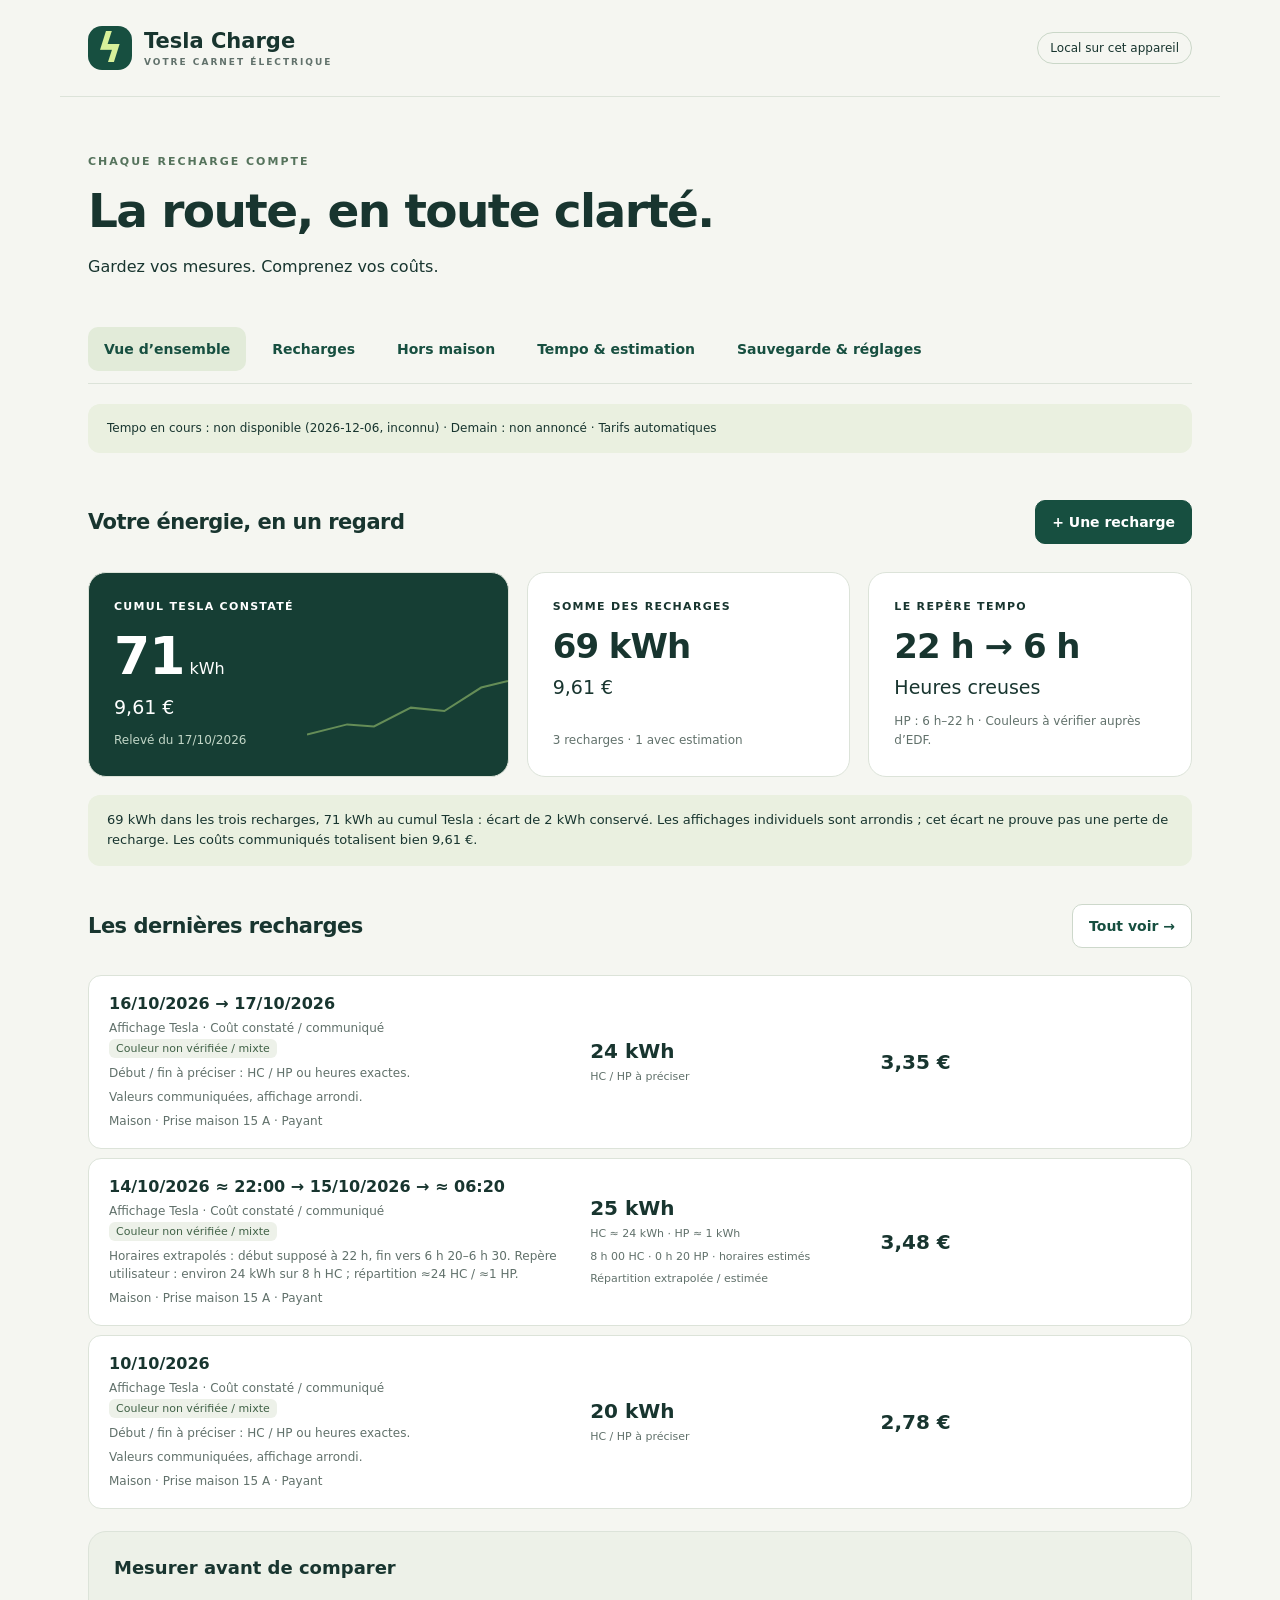
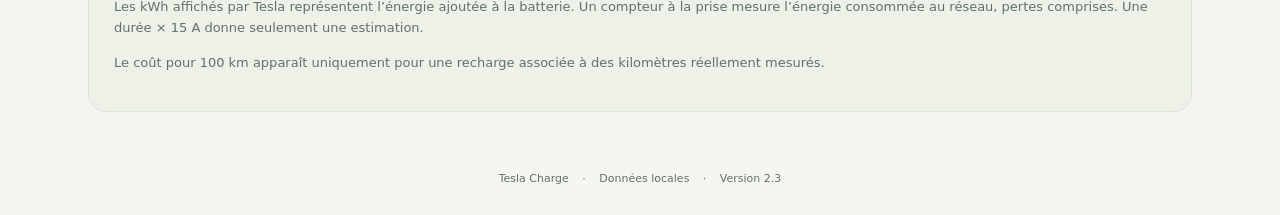
==== commit c4cac225: "Fix confirmed Tempo HC estimation and non-duplicating Tesla home reclassification" ====
--- a/scripts/tesla-charge/index.html
+++ b/scripts/tesla-charge/index.html
@@ -1,12 +1,12 @@
-<!doctype html>
-<html lang="fr"><head><meta charset="utf-8"><meta name="viewport" content="width=device-width,initial-scale=1,viewport-fit=cover"><meta name="theme-color" content="#102b27"><meta name="description" content="Votre carnet de recharge Tesla : mesures, coûts et Tempo, même hors connexion."><link rel="manifest" href="./manifest.webmanifest"><link rel="icon" href="./icon.svg" type="image/svg+xml"><link rel="stylesheet" href="./style.css"><title>Tesla Charge · Carnet de recharge</title></head>
-<body><header><a class="brand" href="./"><span class="bolt">ϟ</span><span>Tesla Charge<small>VOTRE CARNET ÉLECTRIQUE</small></span></a><span id="network" class="pill">Local sur cet appareil</span></header>
-<main><section class="intro"><p class="eyebrow">CHAQUE RECHARGE COMPTE</p><h1>La route, en toute clarté.</h1><p>Gardez vos mesures. Comprenez vos coûts.</p><button id="install" hidden>Installer sur mon Samsung ↗</button></section>
-<nav aria-label="Sections"><button data-tab="dashboard" aria-current="page">Vue d’ensemble</button><button data-tab="journal">Recharges</button><button data-tab="outside">Hors maison</button><button data-tab="tempo">Tempo & estimation</button><button data-tab="settings">Sauvegarde & réglages</button></nav>
-<aside id="tempo-live" class="notice" aria-live="polite">Tempo · connexion aux données…</aside><div id="message" role="status" aria-live="polite"></div>
-<section id="dashboard" class="tab"><div class="section-heading"><h2>Votre énergie, en un regard</h2><button id="add-top" class="primary">+ Une recharge</button></div><div class="stats"><article class="hero-card"><p>CUMUL TESLA CONSTATÉ</p><div><strong id="ck-energy">71</strong> kWh</div><span id="ck-cost">9,61 €</span><small id="ck-date"></small><svg viewBox="0 0 300 90" aria-hidden="true"><path d="M0 80L60 65 100 68 155 40 205 45 260 10 300 0"/></svg></article><article class="card"><p>SOMME DES RECHARGES</p><strong id="sum-energy"></strong><span id="sum-cost"></span><small id="sum-info"></small></article><article class="card"><p>LE REPÈRE TEMPO</p><strong>22 h → 6 h</strong><span>Heures creuses</span><small>HP : 6 h–22 h · Couleurs à vérifier auprès d’EDF.</small></article></div><aside class="notice" id="difference"></aside><div class="section-heading"><h2>Les dernières recharges</h2><button data-go="journal">Tout voir →</button></div><div id="recent"></div><article class="card quiet"><h3>Mesurer avant de comparer</h3><p>Les kWh affichés par Tesla représentent l’énergie ajoutée à la batterie. Un compteur à la prise mesure l’énergie consommée au réseau, pertes comprises. Une durée × 15 A donne seulement une estimation.</p><p>Le coût pour 100 km apparaît uniquement pour une recharge associée à des kilomètres réellement mesurés.</p></article></section>
-<section id="journal" class="tab" hidden><div class="section-heading"><h2>Votre carnet de recharges</h2><button id="new" class="primary">+ Une recharge</button></div><aside id="journal-comparison" class="notice"></aside><p id="journal-breakdown" class="muted"></p><label>Filtrer le mois<input id="month" type="month"></label><div id="sessions"></div><p class="muted">Les filtres concernent la date de début. Le cumul Tesla reste un relevé indépendant.</p></section>
-<section id="outside" class="tab" hidden><div class="section-heading"><h2>Recharges hors maison</h2><button id="new-outside" class="primary">+ Hors maison</button></div><p>Superchargeur, famille ou autre lieu : gratuit, payant ou paiement à préciser. Ces recharges participent au total général, sans être mélangées aux plages Tempo de la maison.</p><label>Filtrer le mois<input id="outside-month" type="month"></label><div id="outside-summary" class="notice"></div><div id="outside-sessions"></div></section><section id="tempo" class="tab" hidden><h2>Tempo & estimation</h2><article class="card"><h3>Actualisation Tempo</h3><p id="tempo-detail"></p><button id="refresh-tempo">Actualiser maintenant</button><label><input id="tempo-auto" type="checkbox"> Utiliser les tarifs actualisés pour les estimations</label><p class="muted">Source : API Couleur Tempo, service tiers indépendant d’EDF. La date d’effet, la dernière récupération et les éventuelles indisponibilités sont affichées. Les coûts déjà enregistrés ne changent jamais automatiquement.</p><div id="live-tariffs"></div></article><div class="grid"><article class="card"><h3>Votre créneau</h3><label>Date<input type="date" id="slot-date"></label><label>Heure de début<input type="time" id="slot-time" value="22:00"></label><p id="slot-result"></p><p>La couleur et les tarifs sont actualisés en ligne à l’ouverture et au retour dans l’application. Hors connexion, la dernière réponse est conservée et datée. Avant 6 h, la couleur est celle du jour Tempo précédent.</p><a href="https://particulier.edf.fr/fr/accueil/gestion-contrat/options/tempo.html" target="_blank" rel="noopener">Consulter EDF Tempo ↗</a></article><article class="card"><h3>À la prise · appareil 15 A</h3><form id="estimate-form"><label>Durée (heures)<input id="hours" type="number" step="any" min="0.01" max="720" value="8" required></label><label>Tension supposée (V)<input id="volts" type="number" step="any" min="1" max="500" value="230" required></label><label>Intensité (A)<input id="amps" type="number" step="any" min="0.1" max="15" value="15" required></label><label>Couleur de la plage estimée<select id="est-color"><option value="blue">Bleu</option><option value="white">Blanc</option><option value="red">Rouge</option></select></label><label>Plage<select id="est-period"><option>HC</option><option>HP</option></select></label><button class="primary">Estimer</button></form><output id="estimate-result"></output><p class="muted">Hypothèse monophasée et puissance constante P = U × I. Ce résultat n’est ni une mesure réseau ni l’énergie ajoutée à la batterie. Pour un passage HC/HP ou un changement de couleur, calculez chaque segment séparément. 15 A est une limite de saisie, pas une validation de l’installation électrique.</p></article></div></section>
-<section id="settings" class="tab" hidden><h2>Vos données, votre maîtrise</h2><div class="grid"><article class="card"><h3>Sauvegardes</h3><p>Les données restent dans ce navigateur. Exportez régulièrement : supprimer les données du navigateur les efface. Les données ne se transfèrent pas automatiquement entre PC et téléphone.</p><div class="actions"><button id="json-export">Exporter JSON complet</button><button id="csv-export">Exporter CSV recharges</button></div><label>Importer une sauvegarde JSON ou un CSV<input type="file" id="import" accept=".json,.csv,application/json,text/csv"></label><p class="muted">JSON remplace toute la sauvegarde après confirmation. CSV ajoute les recharges nouvelles ; un identifiant déjà présent provoque un refus pour éviter les doublons. Le CSV ne contient ni tarifs ni cumul Tesla.</p><div id="import-preview"></div><h3>Installation Samsung</h3><ol><li>Ouvrez l’adresse publique dans Chrome sur votre Samsung.</li><li>Menu ⋮ → Installer l’application, ou Ajouter à l’écran d’accueil → Installer selon la version.</li><li>Ouvrez une première fois en ligne et attendez le message « Prête hors connexion ».</li><li>Vous pouvez ensuite consulter et saisir en mode avion.</li></ol><p id="offline-state">Préparation hors connexion…</p></article><article class="card"><h3>Tarifs Tempo · €/kWh TTC</h3><p>Les tarifs peuvent être actualisés en ligne ou saisis manuellement depuis votre contrat. Une saisie manuelle désactive le mode automatique. Ces tarifs servent seulement aux estimations, sans recalculer vos coûts constatés.</p><form id="tariffs"><div id="tariff-inputs"></div><label>Source vérifiée (facture ou grille EDF)<input name="source" maxlength="500" placeholder="Facture EDF / grille du…"></label><label>Date d’effet<input name="effective" type="date"></label><button class="primary">Enregistrer les tarifs</button></form></article><article class="card"><h3>Mes prises et bornes</h3><div id="devices-list"></div><form id="device-form"><label>Nom<input name="deviceName" required maxlength="100" placeholder="Future borne du garage"></label><label>Intensité maximale indicative (A)<input name="deviceAmps" type="number" min="0.1" max="100" step="any" value="15" required></label><label>Tension indicative (V)<input name="deviceVolts" type="number" min="1" max="500" step="any" value="230" required></label><button class="primary">Ajouter une prise / borne</button></form><p class="muted">Ces caractéristiques identifient l’équipement. Elles ne prouvent pas sa puissance réelle, notamment pour une borne triphasée. Les calculs HC/HP utilisent les horaires et les kWh saisis.</p></article><article class="card"><h3>Relevé cumul Tesla</h3><p>Un point de contrôle indépendant, jamais ajouté aux sessions.</p><form id="checkpoint"><label>Date du constat<input name="date" type="date" required></label><label>Total Tesla (kWh)<input name="kwh" type="number" min="0" step="any" required></label><label>Coût total constaté (€)<input name="cost" type="number" min="0" step="0.01" required></label><button class="primary">Enregistrer le relevé</button></form></article><article class="card quiet"><h3>Google Sheets · prochaine étape</h3><p>Synchronisation non activée. L’export JSON/CSV est disponible maintenant. Une future connexion utilisera OAuth et un consentement explicite, avec sélection du compte Google. Aucun mot de passe, secret ni jeton n’est intégré à l’application.</p><p>Application personnelle indépendante, non affiliée à Tesla ou EDF.</p></article></div></section>
-</main><footer>Tesla Charge <span>·</span> Données locales <span>·</span> Version 2.2</footer>
-<dialog id="editor"><form id="session-form"><div class="section-heading"><h2 id="editor-title">Une nouvelle recharge</h2><button type="button" id="close" aria-label="Fermer">✕</button></div><input type="hidden" name="id"><p class="notice">Choisissez les plages de début et de fin (HC ou HP), ou saisissez des heures précises. Les dates restent nécessaires pour une recharge de nuit.</p><div class="grid"><label>Date de début<input name="start" type="date" required></label><label>Date de fin<input name="end" type="date" required></label><label class="timing-choice">Comment indiquer le début et la fin ?<select name="timingMode"><option value="periods">Par plages HC / HP</option><option value="precise">Avec des heures précises</option></select></label><label data-period-field>Début de charge<select name="startPeriod"><option value="">Choisir HC ou HP</option><option value="HC">Début en HC (22 h–6 h)</option><option value="HP">Début en HP (6 h–22 h)</option></select></label><label data-period-field>Fin de charge<select name="endPeriod"><option value="">Choisir HC ou HP</option><option value="HC">Fin en HC (22 h–6 h)</option><option value="HP">Fin en HP (6 h–22 h)</option></select></label><label data-exact-field>Heure de début<input name="startTime" type="time"></label><label data-exact-field>Heure de fin réelle de charge<input name="endTime" type="time"></label><label data-exact-field>Origine des horaires<select name="timeKind"><option value="measured">Horaires constatés</option><option value="estimate">Horaires estimés / extrapolés</option></select></label><label>Lieu<select name="location"><option value="home">Maison</option><option value="supercharger">Superchargeur</option><option value="family">Famille</option><option value="other">Autre lieu</option></select></label><label id="device-label">Prise / borne maison<select name="deviceId"></select></label><label>Précision du lieu<input name="place" maxlength="200" placeholder="Station, ville, famille…"></label><label>Paiement<select name="payment"><option value="paid">Payant</option><option value="free">Gratuit</option><option value="unknown">À préciser</option></select></label><label>Énergie (kWh)<input name="kwh" type="number" step="any" min="0" required></label><label>Source de l’énergie<select name="energyKind"><option value="tesla">Affichage Tesla (arrondi possible)</option><option value="meter">Mesure compteur à la prise</option><option value="estimate">Estimation</option></select></label><label>Coût total (€), si connu<input name="cost" type="number" step="0.01" min="0"></label><label>Source du coût<select name="costKind"><option value="reported">Constaté / communiqué</option><option value="estimate">Estimé</option><option value="unknown">Inconnu</option></select></label><label>Couleur Tempo<select name="color"><option value="unknown">Non vérifiée / mixte</option><option value="blue">Bleu</option><option value="white">Blanc</option><option value="red">Rouge</option></select></label><label>Plage<select name="period"><option value="unknown">Inconnue / mixte</option><option>HC</option><option>HP</option></select></label></div><div id="home-allocation"><label>Répartition HC / HP<select name="allocationMode"><option value="time">Estimer d’après les horaires, rythme constant</option><option value="measured">kWh HC et HP mesurés séparément</option><option value="manual-estimate">kWh HC et HP estimés / extrapolés</option><option value="unknown">Répartition inconnue</option></select></label><div id="manual-allocation" class="grid"><label>HC (kWh)<input name="hcKwh" type="number" min="0" step="any"></label><label>HP (kWh)<input name="hpKwh" type="number" min="0" step="any"></label></div><p id="allocation-preview" class="muted"></p><button type="button" id="calculate-cost">Estimer le coût Tempo de cette recharge</button><p id="cost-preview" class="muted"></p><p class="muted">Indiquez la fin effective de la charge, pas le débranchement. Avec seulement HC/HP au début et à la fin, les durées et les kWh par plage restent inconnus, même si les deux plages sont identiques ; vous pouvez saisir une répartition manuelle. Pour des pauses ou une puissance variable, les kWh répartis selon le temps restent une estimation. Les heures sont celles de France métropolitaine.</p></div><label>Distance réellement mesurée pour cette recharge (km), facultatif<input name="km" type="number" min="0.01" step="any"><small>N’utilisez pas une autonomie estimée ni des kilomètres couvrant d’autres recharges.</small></label><label>Note<textarea name="note" maxlength="2000"></textarea></label><p id="form-error" role="alert"></p><button class="primary">Enregistrer la recharge</button></form></dialog><script type="module" src="./app.js"></script></body></html>
+<!doctype html>
+<html lang="fr"><head><meta charset="utf-8"><meta name="viewport" content="width=device-width,initial-scale=1,viewport-fit=cover"><meta name="theme-color" content="#102b27"><meta name="description" content="Votre carnet de recharge Tesla : mesures, coûts et Tempo, même hors connexion."><link rel="manifest" href="./manifest.webmanifest"><link rel="icon" href="./icon.svg" type="image/svg+xml"><link rel="stylesheet" href="./style.css"><title>Tesla Charge · Carnet de recharge</title></head>
+<body><header><a class="brand" href="./"><span class="bolt">ϟ</span><span>Tesla Charge<small>VOTRE CARNET ÉLECTRIQUE</small></span></a><span id="network" class="pill">Local sur cet appareil</span></header>
+<main><section class="intro"><p class="eyebrow">CHAQUE RECHARGE COMPTE</p><h1>La route, en toute clarté.</h1><p>Gardez vos mesures. Comprenez vos coûts.</p><button id="install" hidden>Installer sur mon Samsung ↗</button></section>
+<nav aria-label="Sections"><button data-tab="dashboard" aria-current="page">Vue d’ensemble</button><button data-tab="journal">Recharges</button><button data-tab="outside">Hors maison</button><button data-tab="tempo">Tempo & estimation</button><button data-tab="settings">Sauvegarde & réglages</button></nav>
+<aside id="tempo-live" class="notice" aria-live="polite">Tempo · connexion aux données…</aside><div id="message" role="status" aria-live="polite"></div>
+<section id="dashboard" class="tab"><div class="section-heading"><h2>Votre énergie, en un regard</h2><button id="add-top" class="primary">+ Une recharge</button></div><div class="stats"><article class="hero-card"><p>CUMUL TESLA CONSTATÉ</p><div><strong id="ck-energy">71</strong> kWh</div><span id="ck-cost">9,61 €</span><small id="ck-date"></small><svg viewBox="0 0 300 90" aria-hidden="true"><path d="M0 80L60 65 100 68 155 40 205 45 260 10 300 0"/></svg></article><article class="card"><p>SOMME DES RECHARGES</p><strong id="sum-energy"></strong><span id="sum-cost"></span><small id="sum-info"></small></article><article class="card"><p>LE REPÈRE TEMPO</p><strong>22 h → 6 h</strong><span>Heures creuses</span><small>HP : 6 h–22 h · Couleurs à vérifier auprès d’EDF.</small></article></div><aside class="notice" id="difference"></aside><div class="section-heading"><h2>Les dernières recharges</h2><button data-go="journal">Tout voir →</button></div><div id="recent"></div><article class="card quiet"><h3>Mesurer avant de comparer</h3><p>Les kWh affichés par Tesla représentent l’énergie ajoutée à la batterie. Un compteur à la prise mesure l’énergie consommée au réseau, pertes comprises. Une durée × 15 A donne seulement une estimation.</p><p>Le coût pour 100 km apparaît uniquement pour une recharge associée à des kilomètres réellement mesurés.</p></article></section>
+<section id="journal" class="tab" hidden><div class="section-heading"><h2>Votre carnet de recharges</h2><button id="new" class="primary">+ Une recharge</button></div><aside id="journal-comparison" class="notice"></aside><p id="journal-breakdown" class="muted"></p><label>Filtrer le mois<input id="month" type="month"></label><div id="sessions"></div><p class="muted">Les filtres concernent la date de début. Le cumul Tesla reste un relevé indépendant.</p></section>
+<section id="outside" class="tab" hidden><div class="section-heading"><h2>Recharges hors maison</h2><button id="new-outside" class="primary">+ Hors maison</button></div><p>Superchargeur, famille ou autre lieu : gratuit, payant ou paiement à préciser. Ces recharges participent au total général, sans être mélangées aux plages Tempo de la maison.</p><label>Filtrer le mois<input id="outside-month" type="month"></label><div id="outside-summary" class="notice"></div><div id="outside-sessions"></div></section><section id="tempo" class="tab" hidden><h2>Tempo & estimation</h2><article class="card"><h3>Actualisation Tempo</h3><p id="tempo-detail"></p><button id="refresh-tempo">Actualiser maintenant</button><label><input id="tempo-auto" type="checkbox"> Utiliser les tarifs actualisés pour les estimations</label><p class="muted">Source : API Couleur Tempo, service tiers indépendant d’EDF. La date d’effet, la dernière récupération et les éventuelles indisponibilités sont affichées. Les coûts déjà enregistrés ne changent jamais automatiquement.</p><div id="live-tariffs"></div></article><div class="grid"><article class="card"><h3>Votre créneau</h3><label>Date<input type="date" id="slot-date"></label><label>Heure de début<input type="time" id="slot-time" value="22:00"></label><p id="slot-result"></p><p>La couleur et les tarifs sont actualisés en ligne à l’ouverture et au retour dans l’application. Hors connexion, la dernière réponse est conservée et datée. Avant 6 h, la couleur est celle du jour Tempo précédent.</p><a href="https://particulier.edf.fr/fr/accueil/gestion-contrat/options/tempo.html" target="_blank" rel="noopener">Consulter EDF Tempo ↗</a></article><article class="card"><h3>À la prise · appareil 15 A</h3><form id="estimate-form"><label>Durée (heures)<input id="hours" type="number" step="any" min="0.01" max="720" value="8" required></label><label>Tension supposée (V)<input id="volts" type="number" step="any" min="1" max="500" value="230" required></label><label>Intensité (A)<input id="amps" type="number" step="any" min="0.1" max="15" value="15" required></label><label>Couleur de la plage estimée<select id="est-color"><option value="blue">Bleu</option><option value="white">Blanc</option><option value="red">Rouge</option></select></label><label>Plage<select id="est-period"><option>HC</option><option>HP</option></select></label><button class="primary">Estimer</button></form><output id="estimate-result"></output><p class="muted">Hypothèse monophasée et puissance constante P = U × I. Ce résultat n’est ni une mesure réseau ni l’énergie ajoutée à la batterie. Pour un passage HC/HP ou un changement de couleur, calculez chaque segment séparément. 15 A est une limite de saisie, pas une validation de l’installation électrique.</p></article></div></section>
+<section id="settings" class="tab" hidden><h2>Vos données, votre maîtrise</h2><div class="grid"><article class="card"><h3>Sauvegardes</h3><p>Les données restent dans ce navigateur. Exportez régulièrement : supprimer les données du navigateur les efface. Les données ne se transfèrent pas automatiquement entre PC et téléphone.</p><div class="actions"><button id="json-export">Exporter JSON complet</button><button id="csv-export">Exporter CSV recharges</button></div><label>Importer une sauvegarde JSON ou un CSV<input type="file" id="import" accept=".json,.csv,application/json,text/csv"></label><p class="muted">JSON remplace toute la sauvegarde après confirmation. CSV ajoute les recharges nouvelles ; un identifiant déjà présent provoque un refus pour éviter les doublons. Le CSV ne contient ni tarifs ni cumul Tesla.</p><div id="import-preview"></div><h3>Installation Samsung</h3><ol><li>Ouvrez l’adresse publique dans Chrome sur votre Samsung.</li><li>Menu ⋮ → Installer l’application, ou Ajouter à l’écran d’accueil → Installer selon la version.</li><li>Ouvrez une première fois en ligne et attendez le message « Prête hors connexion ».</li><li>Vous pouvez ensuite consulter et saisir en mode avion.</li></ol><p id="offline-state">Préparation hors connexion…</p></article><article class="card"><h3>Tarifs Tempo · €/kWh TTC</h3><p>Les tarifs peuvent être actualisés en ligne ou saisis manuellement depuis votre contrat. Une saisie manuelle désactive le mode automatique. Ces tarifs servent seulement aux estimations, sans recalculer vos coûts constatés.</p><form id="tariffs"><div id="tariff-inputs"></div><label>Source vérifiée (facture ou grille EDF)<input name="source" maxlength="500" placeholder="Facture EDF / grille du…"></label><label>Date d’effet<input name="effective" type="date"></label><button class="primary">Enregistrer les tarifs</button></form></article><article class="card"><h3>Mes prises et bornes</h3><div id="devices-list"></div><form id="device-form"><label>Nom<input name="deviceName" required maxlength="100" placeholder="Future borne du garage"></label><label>Intensité maximale indicative (A)<input name="deviceAmps" type="number" min="0.1" max="100" step="any" value="15" required></label><label>Tension indicative (V)<input name="deviceVolts" type="number" min="1" max="500" step="any" value="230" required></label><button class="primary">Ajouter une prise / borne</button></form><p class="muted">Ces caractéristiques identifient l’équipement. Elles ne prouvent pas sa puissance réelle, notamment pour une borne triphasée. Les calculs HC/HP utilisent les horaires et les kWh saisis.</p></article><article class="card"><h3>Relevé cumul Tesla</h3><p>Un point de contrôle indépendant, jamais ajouté aux sessions.</p><form id="checkpoint"><label>Date du constat<input name="date" type="date" required></label><label>Total Tesla (kWh)<input name="kwh" type="number" min="0" step="any" required></label><label>Coût total constaté (€), facultatif<input name="cost" type="number" min="0" step="0.01"></label><button class="primary">Enregistrer le relevé</button></form></article><article class="card quiet"><h3>Google Sheets · prochaine étape</h3><p>Synchronisation non activée. L’export JSON/CSV est disponible maintenant. Une future connexion utilisera OAuth et un consentement explicite, avec sélection du compte Google. Aucun mot de passe, secret ni jeton n’est intégré à l’application.</p><p>Application personnelle indépendante, non affiliée à Tesla ou EDF.</p></article></div></section>
+</main><footer>Tesla Charge <span>·</span> Données locales <span>·</span> Version 2.3</footer>
+<dialog id="editor"><form id="session-form"><div class="section-heading"><h2 id="editor-title">Une nouvelle recharge</h2><button type="button" id="close" aria-label="Fermer">✕</button></div><input type="hidden" name="id"><p class="notice">Pour une recharge entièrement en HC, confirmez ce mode et la couleur Tempo : dates et heures facultatives. Le cumul Tesla de 9,61 € ne doit pas être saisi comme coût individuel.</p><div class="grid"><label>Date de début<input name="start" type="date" required></label><label>Date de fin<input name="end" type="date" required></label><label class="timing-choice">Comment indiquer le début et la fin ?<select name="timingMode"><option value="all-hc">Entièrement HC confirmé (22 h–6 h)</option><option value="periods">Par plages HC / HP</option><option value="precise">Avec des heures précises</option></select></label><label data-period-field>Début de charge<select name="startPeriod"><option value="">Choisir HC ou HP</option><option value="HC">Début en HC (22 h–6 h)</option><option value="HP">Début en HP (6 h–22 h)</option></select></label><label data-period-field>Fin de charge<select name="endPeriod"><option value="">Choisir HC ou HP</option><option value="HC">Fin en HC (22 h–6 h)</option><option value="HP">Fin en HP (6 h–22 h)</option></select></label><label data-exact-field>Heure de début<input name="startTime" type="time"></label><label data-exact-field>Heure de fin réelle de charge<input name="endTime" type="time"></label><label data-exact-field>Origine des horaires<select name="timeKind"><option value="measured">Horaires constatés</option><option value="estimate">Horaires estimés / extrapolés</option></select></label><label>Lieu<select name="location"><option value="home">Maison</option><option value="supercharger">Superchargeur</option><option value="family">Famille</option><option value="other">Autre lieu</option></select></label><label id="device-label">Prise / borne maison<select name="deviceId"></select></label><label>Précision du lieu<input name="place" maxlength="200" placeholder="Station, ville, famille…"></label><label>Paiement<select name="payment"><option value="paid">Payant</option><option value="free">Gratuit</option><option value="unknown">À préciser</option></select></label><label>Énergie (kWh)<input name="kwh" type="number" step="any" min="0" required></label><label>Source de l’énergie<select name="energyKind"><option value="tesla">Affichage Tesla (arrondi possible)</option><option value="meter">Mesure compteur à la prise</option><option value="estimate">Estimation</option></select></label><label>Coût total (€), si connu<input name="cost" type="number" step="0.01" min="0"></label><label>Source du coût<select name="costKind"><option value="reported">Constaté / communiqué</option><option value="estimate">Estimé</option><option value="unknown">Inconnu</option></select></label><label>Couleur Tempo<select name="color"><option value="unknown">Non vérifiée / mixte</option><option value="blue">Bleu</option><option value="white">Blanc</option><option value="red">Rouge</option></select></label><label>Plage<select name="period"><option value="unknown">Inconnue / mixte</option><option>HC</option><option>HP</option></select></label></div><div id="home-allocation"><label>Coefficient de pertes éventuelles<input name="lossCoefficient" type="number" min="1" max="10" step="any" value="1"><small>1 : aucune perte ajoutée (hypothèse par défaut). 1,10 : majoration de 10 % de l’énergie batterie. À la prise, utiliser 1.</small></label><label>Répartition HC / HP<select name="allocationMode"><option value="all-hc" disabled>Entièrement HC confirmé</option><option value="time">Estimer d’après les horaires, rythme constant</option><option value="measured">kWh HC et HP mesurés séparément</option><option value="manual-estimate">kWh HC et HP estimés / extrapolés</option><option value="unknown">Répartition inconnue</option></select></label><div id="manual-allocation" class="grid"><label>HC (kWh)<input name="hcKwh" type="number" min="0" step="any"></label><label>HP (kWh)<input name="hpKwh" type="number" min="0" step="any"></label></div><p id="allocation-preview" class="muted"></p><button type="button" id="calculate-cost">Estimer le coût Tempo de cette recharge</button><p id="cost-preview" class="muted"></p><p class="muted">Indiquez la fin effective de la charge, pas le débranchement. Le mode entièrement HC est une confirmation explicite de toute la recharge. Avec seulement HC/HP au début et à la fin, les durées et les kWh par plage restent inconnus, même si les deux plages sont identiques ; vous pouvez saisir une répartition manuelle. Pour des pauses ou une puissance variable, les kWh répartis selon le temps restent une estimation. Les heures sont celles de France métropolitaine.</p></div><label>Distance réellement mesurée pour cette recharge (km), facultatif<input name="km" type="number" min="0.01" step="any"><small>N’utilisez pas une autonomie estimée ni des kilomètres couvrant d’autres recharges.</small></label><label>Note<textarea name="note" maxlength="2000"></textarea></label><p id="form-error" role="alert"></p><button class="primary">Enregistrer la recharge</button></form></dialog><script type="module" src="./app.js"></script></body></html>
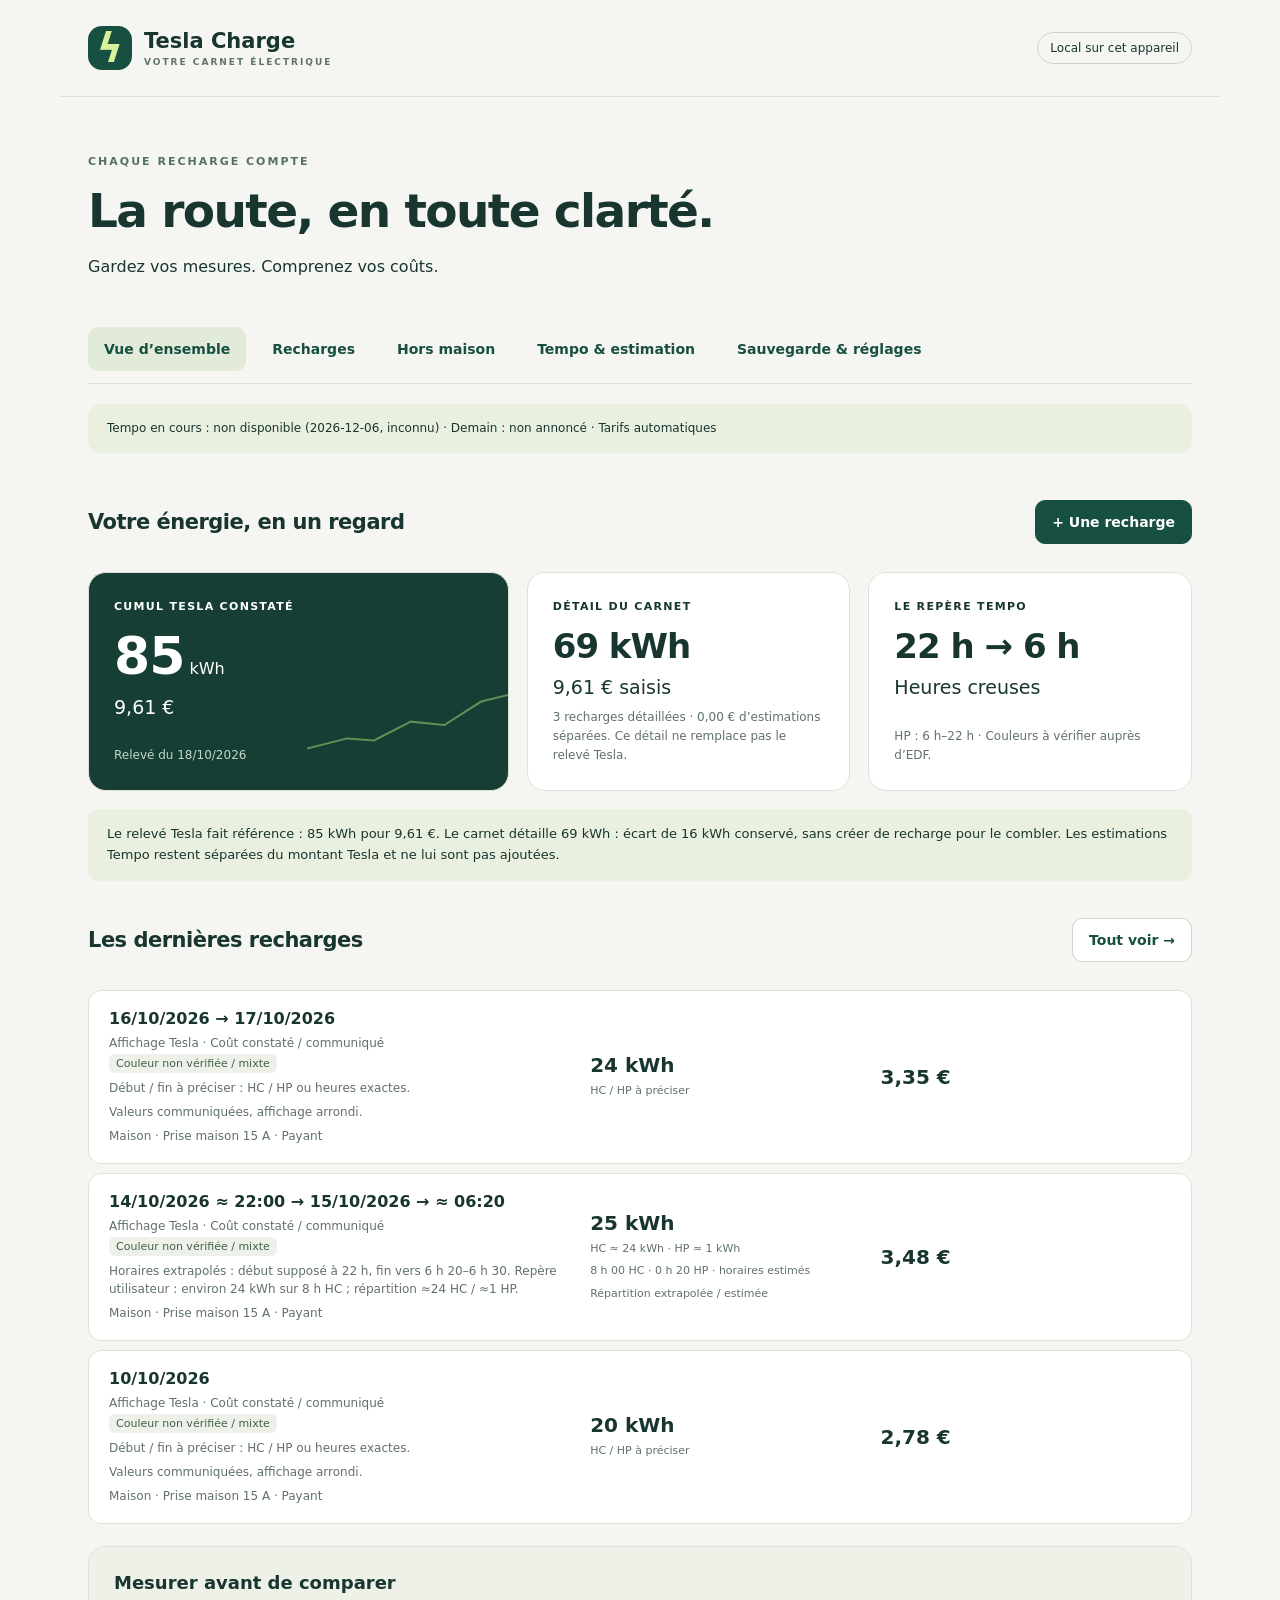
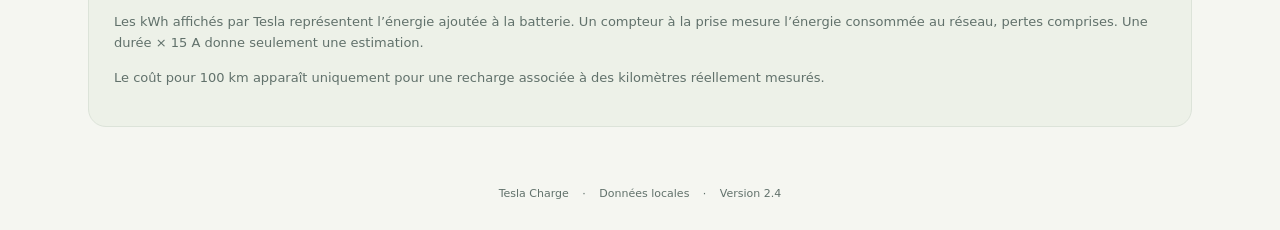
==== commit aa044a88: "Correct Tesla dashboard to confirmed 85 kWh and separate recorded costs from estimates" ====
--- a/scripts/tesla-charge/index.html
+++ b/scripts/tesla-charge/index.html
@@ -4,9 +4,9 @@
 <main><section class="intro"><p class="eyebrow">CHAQUE RECHARGE COMPTE</p><h1>La route, en toute clarté.</h1><p>Gardez vos mesures. Comprenez vos coûts.</p><button id="install" hidden>Installer sur mon Samsung ↗</button></section>
 <nav aria-label="Sections"><button data-tab="dashboard" aria-current="page">Vue d’ensemble</button><button data-tab="journal">Recharges</button><button data-tab="outside">Hors maison</button><button data-tab="tempo">Tempo & estimation</button><button data-tab="settings">Sauvegarde & réglages</button></nav>
 <aside id="tempo-live" class="notice" aria-live="polite">Tempo · connexion aux données…</aside><div id="message" role="status" aria-live="polite"></div>
-<section id="dashboard" class="tab"><div class="section-heading"><h2>Votre énergie, en un regard</h2><button id="add-top" class="primary">+ Une recharge</button></div><div class="stats"><article class="hero-card"><p>CUMUL TESLA CONSTATÉ</p><div><strong id="ck-energy">71</strong> kWh</div><span id="ck-cost">9,61 €</span><small id="ck-date"></small><svg viewBox="0 0 300 90" aria-hidden="true"><path d="M0 80L60 65 100 68 155 40 205 45 260 10 300 0"/></svg></article><article class="card"><p>SOMME DES RECHARGES</p><strong id="sum-energy"></strong><span id="sum-cost"></span><small id="sum-info"></small></article><article class="card"><p>LE REPÈRE TEMPO</p><strong>22 h → 6 h</strong><span>Heures creuses</span><small>HP : 6 h–22 h · Couleurs à vérifier auprès d’EDF.</small></article></div><aside class="notice" id="difference"></aside><div class="section-heading"><h2>Les dernières recharges</h2><button data-go="journal">Tout voir →</button></div><div id="recent"></div><article class="card quiet"><h3>Mesurer avant de comparer</h3><p>Les kWh affichés par Tesla représentent l’énergie ajoutée à la batterie. Un compteur à la prise mesure l’énergie consommée au réseau, pertes comprises. Une durée × 15 A donne seulement une estimation.</p><p>Le coût pour 100 km apparaît uniquement pour une recharge associée à des kilomètres réellement mesurés.</p></article></section>
+<section id="dashboard" class="tab"><div class="section-heading"><h2>Votre énergie, en un regard</h2><button id="add-top" class="primary">+ Une recharge</button></div><div class="stats"><article class="hero-card"><p>CUMUL TESLA CONSTATÉ</p><div><strong id="ck-energy">85</strong> kWh</div><span id="ck-cost">9,61 €</span><small id="ck-date"></small><svg viewBox="0 0 300 90" aria-hidden="true"><path d="M0 80L60 65 100 68 155 40 205 45 260 10 300 0"/></svg></article><article class="card"><p>DÉTAIL DU CARNET</p><strong id="sum-energy"></strong><span id="sum-cost"></span><small id="sum-info"></small></article><article class="card"><p>LE REPÈRE TEMPO</p><strong>22 h → 6 h</strong><span>Heures creuses</span><small>HP : 6 h–22 h · Couleurs à vérifier auprès d’EDF.</small></article></div><aside class="notice" id="difference"></aside><div class="section-heading"><h2>Les dernières recharges</h2><button data-go="journal">Tout voir →</button></div><div id="recent"></div><article class="card quiet"><h3>Mesurer avant de comparer</h3><p>Les kWh affichés par Tesla représentent l’énergie ajoutée à la batterie. Un compteur à la prise mesure l’énergie consommée au réseau, pertes comprises. Une durée × 15 A donne seulement une estimation.</p><p>Le coût pour 100 km apparaît uniquement pour une recharge associée à des kilomètres réellement mesurés.</p></article></section>
 <section id="journal" class="tab" hidden><div class="section-heading"><h2>Votre carnet de recharges</h2><button id="new" class="primary">+ Une recharge</button></div><aside id="journal-comparison" class="notice"></aside><p id="journal-breakdown" class="muted"></p><label>Filtrer le mois<input id="month" type="month"></label><div id="sessions"></div><p class="muted">Les filtres concernent la date de début. Le cumul Tesla reste un relevé indépendant.</p></section>
 <section id="outside" class="tab" hidden><div class="section-heading"><h2>Recharges hors maison</h2><button id="new-outside" class="primary">+ Hors maison</button></div><p>Superchargeur, famille ou autre lieu : gratuit, payant ou paiement à préciser. Ces recharges participent au total général, sans être mélangées aux plages Tempo de la maison.</p><label>Filtrer le mois<input id="outside-month" type="month"></label><div id="outside-summary" class="notice"></div><div id="outside-sessions"></div></section><section id="tempo" class="tab" hidden><h2>Tempo & estimation</h2><article class="card"><h3>Actualisation Tempo</h3><p id="tempo-detail"></p><button id="refresh-tempo">Actualiser maintenant</button><label><input id="tempo-auto" type="checkbox"> Utiliser les tarifs actualisés pour les estimations</label><p class="muted">Source : API Couleur Tempo, service tiers indépendant d’EDF. La date d’effet, la dernière récupération et les éventuelles indisponibilités sont affichées. Les coûts déjà enregistrés ne changent jamais automatiquement.</p><div id="live-tariffs"></div></article><div class="grid"><article class="card"><h3>Votre créneau</h3><label>Date<input type="date" id="slot-date"></label><label>Heure de début<input type="time" id="slot-time" value="22:00"></label><p id="slot-result"></p><p>La couleur et les tarifs sont actualisés en ligne à l’ouverture et au retour dans l’application. Hors connexion, la dernière réponse est conservée et datée. Avant 6 h, la couleur est celle du jour Tempo précédent.</p><a href="https://particulier.edf.fr/fr/accueil/gestion-contrat/options/tempo.html" target="_blank" rel="noopener">Consulter EDF Tempo ↗</a></article><article class="card"><h3>À la prise · appareil 15 A</h3><form id="estimate-form"><label>Durée (heures)<input id="hours" type="number" step="any" min="0.01" max="720" value="8" required></label><label>Tension supposée (V)<input id="volts" type="number" step="any" min="1" max="500" value="230" required></label><label>Intensité (A)<input id="amps" type="number" step="any" min="0.1" max="15" value="15" required></label><label>Couleur de la plage estimée<select id="est-color"><option value="blue">Bleu</option><option value="white">Blanc</option><option value="red">Rouge</option></select></label><label>Plage<select id="est-period"><option>HC</option><option>HP</option></select></label><button class="primary">Estimer</button></form><output id="estimate-result"></output><p class="muted">Hypothèse monophasée et puissance constante P = U × I. Ce résultat n’est ni une mesure réseau ni l’énergie ajoutée à la batterie. Pour un passage HC/HP ou un changement de couleur, calculez chaque segment séparément. 15 A est une limite de saisie, pas une validation de l’installation électrique.</p></article></div></section>
 <section id="settings" class="tab" hidden><h2>Vos données, votre maîtrise</h2><div class="grid"><article class="card"><h3>Sauvegardes</h3><p>Les données restent dans ce navigateur. Exportez régulièrement : supprimer les données du navigateur les efface. Les données ne se transfèrent pas automatiquement entre PC et téléphone.</p><div class="actions"><button id="json-export">Exporter JSON complet</button><button id="csv-export">Exporter CSV recharges</button></div><label>Importer une sauvegarde JSON ou un CSV<input type="file" id="import" accept=".json,.csv,application/json,text/csv"></label><p class="muted">JSON remplace toute la sauvegarde après confirmation. CSV ajoute les recharges nouvelles ; un identifiant déjà présent provoque un refus pour éviter les doublons. Le CSV ne contient ni tarifs ni cumul Tesla.</p><div id="import-preview"></div><h3>Installation Samsung</h3><ol><li>Ouvrez l’adresse publique dans Chrome sur votre Samsung.</li><li>Menu ⋮ → Installer l’application, ou Ajouter à l’écran d’accueil → Installer selon la version.</li><li>Ouvrez une première fois en ligne et attendez le message « Prête hors connexion ».</li><li>Vous pouvez ensuite consulter et saisir en mode avion.</li></ol><p id="offline-state">Préparation hors connexion…</p></article><article class="card"><h3>Tarifs Tempo · €/kWh TTC</h3><p>Les tarifs peuvent être actualisés en ligne ou saisis manuellement depuis votre contrat. Une saisie manuelle désactive le mode automatique. Ces tarifs servent seulement aux estimations, sans recalculer vos coûts constatés.</p><form id="tariffs"><div id="tariff-inputs"></div><label>Source vérifiée (facture ou grille EDF)<input name="source" maxlength="500" placeholder="Facture EDF / grille du…"></label><label>Date d’effet<input name="effective" type="date"></label><button class="primary">Enregistrer les tarifs</button></form></article><article class="card"><h3>Mes prises et bornes</h3><div id="devices-list"></div><form id="device-form"><label>Nom<input name="deviceName" required maxlength="100" placeholder="Future borne du garage"></label><label>Intensité maximale indicative (A)<input name="deviceAmps" type="number" min="0.1" max="100" step="any" value="15" required></label><label>Tension indicative (V)<input name="deviceVolts" type="number" min="1" max="500" step="any" value="230" required></label><button class="primary">Ajouter une prise / borne</button></form><p class="muted">Ces caractéristiques identifient l’équipement. Elles ne prouvent pas sa puissance réelle, notamment pour une borne triphasée. Les calculs HC/HP utilisent les horaires et les kWh saisis.</p></article><article class="card"><h3>Relevé cumul Tesla</h3><p>Un point de contrôle indépendant, jamais ajouté aux sessions.</p><form id="checkpoint"><label>Date du constat<input name="date" type="date" required></label><label>Total Tesla (kWh)<input name="kwh" type="number" min="0" step="any" required></label><label>Coût total constaté (€), facultatif<input name="cost" type="number" min="0" step="0.01"></label><button class="primary">Enregistrer le relevé</button></form></article><article class="card quiet"><h3>Google Sheets · prochaine étape</h3><p>Synchronisation non activée. L’export JSON/CSV est disponible maintenant. Une future connexion utilisera OAuth et un consentement explicite, avec sélection du compte Google. Aucun mot de passe, secret ni jeton n’est intégré à l’application.</p><p>Application personnelle indépendante, non affiliée à Tesla ou EDF.</p></article></div></section>
-</main><footer>Tesla Charge <span>·</span> Données locales <span>·</span> Version 2.3</footer>
+</main><footer>Tesla Charge <span>·</span> Données locales <span>·</span> Version 2.4</footer>
 <dialog id="editor"><form id="session-form"><div class="section-heading"><h2 id="editor-title">Une nouvelle recharge</h2><button type="button" id="close" aria-label="Fermer">✕</button></div><input type="hidden" name="id"><p class="notice">Pour une recharge entièrement en HC, confirmez ce mode et la couleur Tempo : dates et heures facultatives. Le cumul Tesla de 9,61 € ne doit pas être saisi comme coût individuel.</p><div class="grid"><label>Date de début<input name="start" type="date" required></label><label>Date de fin<input name="end" type="date" required></label><label class="timing-choice">Comment indiquer le début et la fin ?<select name="timingMode"><option value="all-hc">Entièrement HC confirmé (22 h–6 h)</option><option value="periods">Par plages HC / HP</option><option value="precise">Avec des heures précises</option></select></label><label data-period-field>Début de charge<select name="startPeriod"><option value="">Choisir HC ou HP</option><option value="HC">Début en HC (22 h–6 h)</option><option value="HP">Début en HP (6 h–22 h)</option></select></label><label data-period-field>Fin de charge<select name="endPeriod"><option value="">Choisir HC ou HP</option><option value="HC">Fin en HC (22 h–6 h)</option><option value="HP">Fin en HP (6 h–22 h)</option></select></label><label data-exact-field>Heure de début<input name="startTime" type="time"></label><label data-exact-field>Heure de fin réelle de charge<input name="endTime" type="time"></label><label data-exact-field>Origine des horaires<select name="timeKind"><option value="measured">Horaires constatés</option><option value="estimate">Horaires estimés / extrapolés</option></select></label><label>Lieu<select name="location"><option value="home">Maison</option><option value="supercharger">Superchargeur</option><option value="family">Famille</option><option value="other">Autre lieu</option></select></label><label id="device-label">Prise / borne maison<select name="deviceId"></select></label><label>Précision du lieu<input name="place" maxlength="200" placeholder="Station, ville, famille…"></label><label>Paiement<select name="payment"><option value="paid">Payant</option><option value="free">Gratuit</option><option value="unknown">À préciser</option></select></label><label>Énergie (kWh)<input name="kwh" type="number" step="any" min="0" required></label><label>Source de l’énergie<select name="energyKind"><option value="tesla">Affichage Tesla (arrondi possible)</option><option value="meter">Mesure compteur à la prise</option><option value="estimate">Estimation</option></select></label><label>Coût total (€), si connu<input name="cost" type="number" step="0.01" min="0"></label><label>Source du coût<select name="costKind"><option value="reported">Constaté / communiqué</option><option value="estimate">Estimé</option><option value="unknown">Inconnu</option></select></label><label>Couleur Tempo<select name="color"><option value="unknown">Non vérifiée / mixte</option><option value="blue">Bleu</option><option value="white">Blanc</option><option value="red">Rouge</option></select></label><label>Plage<select name="period"><option value="unknown">Inconnue / mixte</option><option>HC</option><option>HP</option></select></label></div><div id="home-allocation"><label>Coefficient de pertes éventuelles<input name="lossCoefficient" type="number" min="1" max="10" step="any" value="1"><small>1 : aucune perte ajoutée (hypothèse par défaut). 1,10 : majoration de 10 % de l’énergie batterie. À la prise, utiliser 1.</small></label><label>Répartition HC / HP<select name="allocationMode"><option value="all-hc" disabled>Entièrement HC confirmé</option><option value="time">Estimer d’après les horaires, rythme constant</option><option value="measured">kWh HC et HP mesurés séparément</option><option value="manual-estimate">kWh HC et HP estimés / extrapolés</option><option value="unknown">Répartition inconnue</option></select></label><div id="manual-allocation" class="grid"><label>HC (kWh)<input name="hcKwh" type="number" min="0" step="any"></label><label>HP (kWh)<input name="hpKwh" type="number" min="0" step="any"></label></div><p id="allocation-preview" class="muted"></p><button type="button" id="calculate-cost">Estimer le coût Tempo de cette recharge</button><p id="cost-preview" class="muted"></p><p class="muted">Indiquez la fin effective de la charge, pas le débranchement. Le mode entièrement HC est une confirmation explicite de toute la recharge. Avec seulement HC/HP au début et à la fin, les durées et les kWh par plage restent inconnus, même si les deux plages sont identiques ; vous pouvez saisir une répartition manuelle. Pour des pauses ou une puissance variable, les kWh répartis selon le temps restent une estimation. Les heures sont celles de France métropolitaine.</p></div><label>Distance réellement mesurée pour cette recharge (km), facultatif<input name="km" type="number" min="0.01" step="any"><small>N’utilisez pas une autonomie estimée ni des kilomètres couvrant d’autres recharges.</small></label><label>Note<textarea name="note" maxlength="2000"></textarea></label><p id="form-error" role="alert"></p><button class="primary">Enregistrer la recharge</button></form></dialog><script type="module" src="./app.js"></script></body></html>
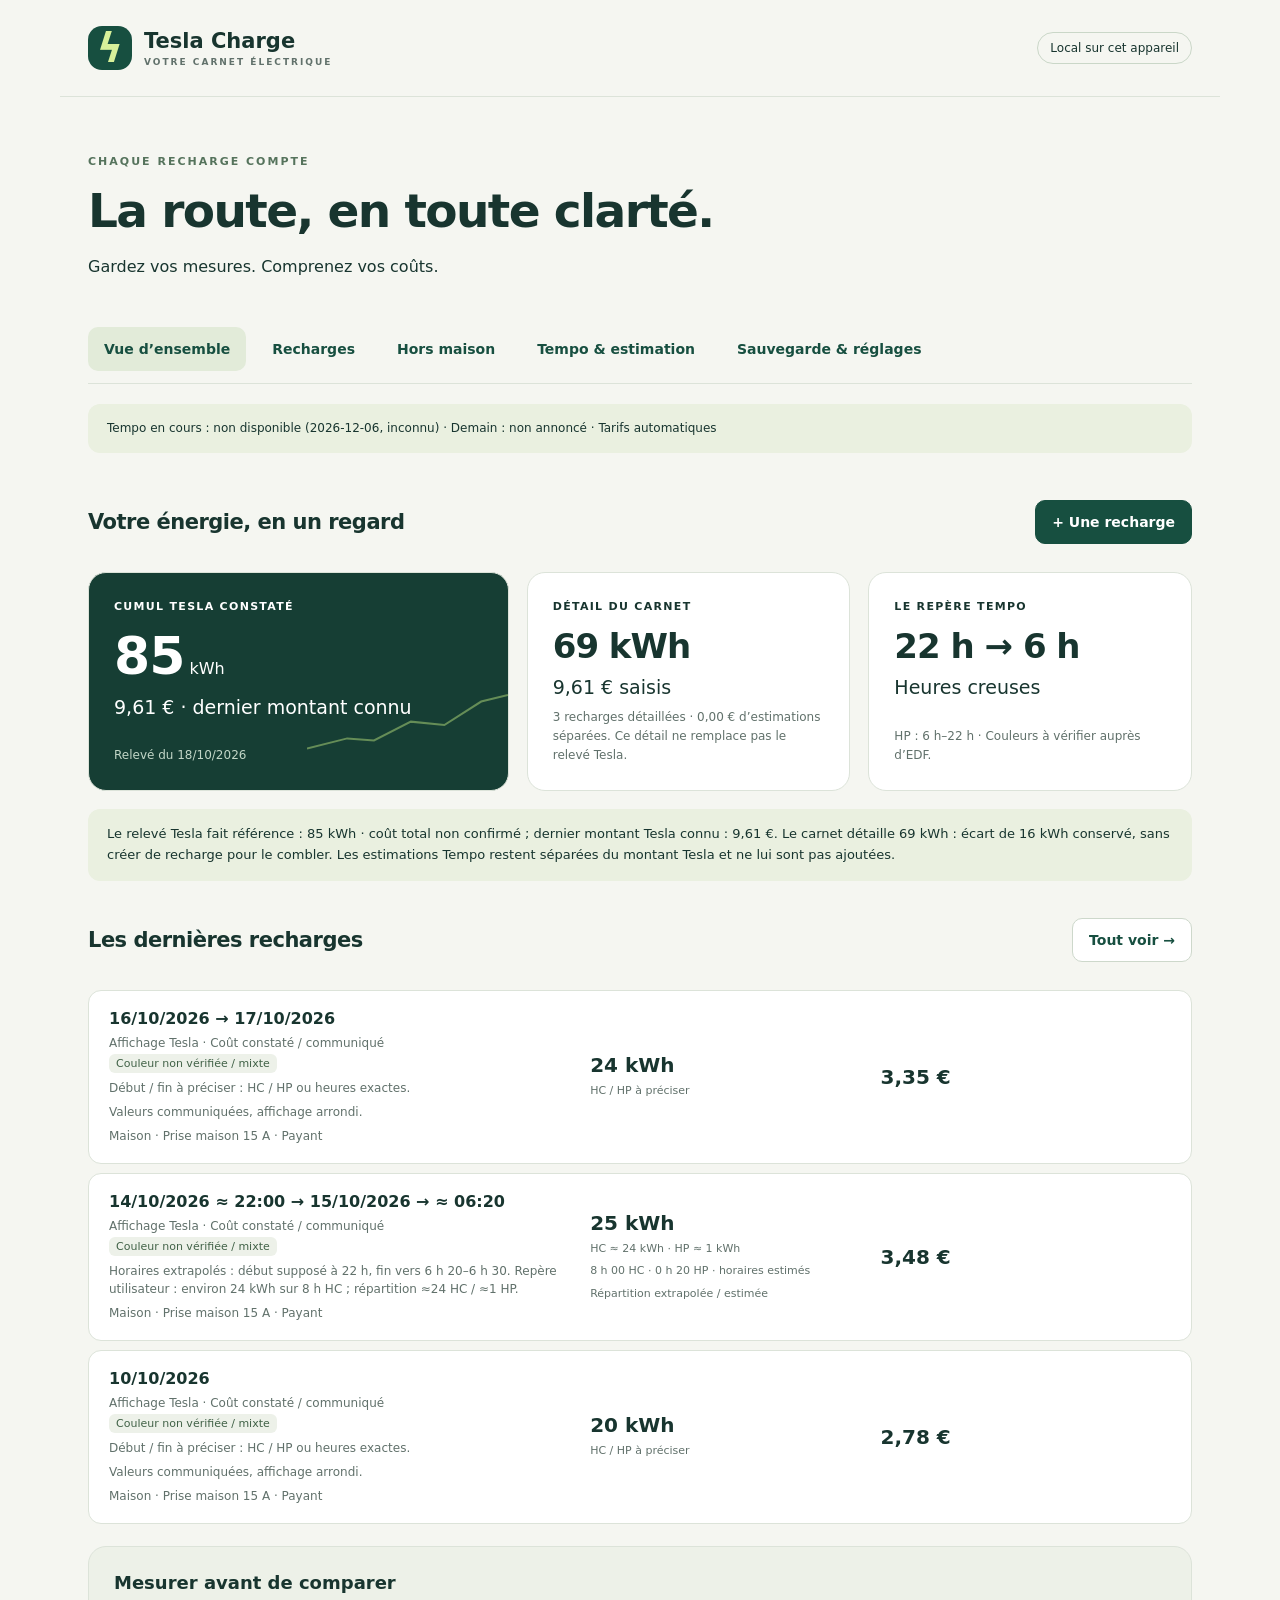
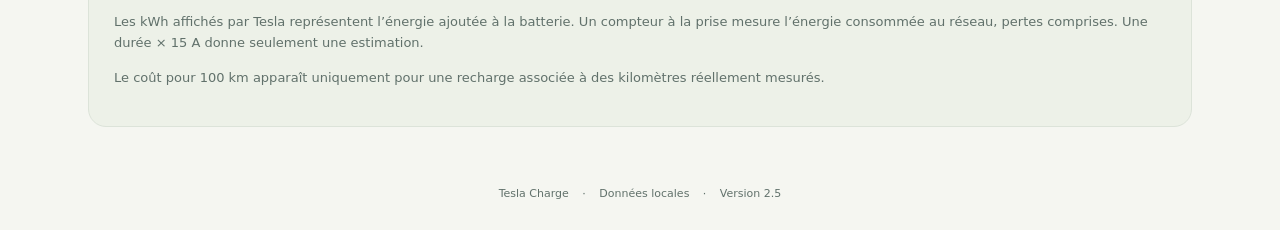
==== commit e753d135: "Use explicit 3 percent charging-loss estimates while preserving final Tesla prices" ====
--- a/scripts/tesla-charge/index.html
+++ b/scripts/tesla-charge/index.html
@@ -7,6 +7,6 @@
 <section id="dashboard" class="tab"><div class="section-heading"><h2>Votre énergie, en un regard</h2><button id="add-top" class="primary">+ Une recharge</button></div><div class="stats"><article class="hero-card"><p>CUMUL TESLA CONSTATÉ</p><div><strong id="ck-energy">85</strong> kWh</div><span id="ck-cost">9,61 €</span><small id="ck-date"></small><svg viewBox="0 0 300 90" aria-hidden="true"><path d="M0 80L60 65 100 68 155 40 205 45 260 10 300 0"/></svg></article><article class="card"><p>DÉTAIL DU CARNET</p><strong id="sum-energy"></strong><span id="sum-cost"></span><small id="sum-info"></small></article><article class="card"><p>LE REPÈRE TEMPO</p><strong>22 h → 6 h</strong><span>Heures creuses</span><small>HP : 6 h–22 h · Couleurs à vérifier auprès d’EDF.</small></article></div><aside class="notice" id="difference"></aside><div class="section-heading"><h2>Les dernières recharges</h2><button data-go="journal">Tout voir →</button></div><div id="recent"></div><article class="card quiet"><h3>Mesurer avant de comparer</h3><p>Les kWh affichés par Tesla représentent l’énergie ajoutée à la batterie. Un compteur à la prise mesure l’énergie consommée au réseau, pertes comprises. Une durée × 15 A donne seulement une estimation.</p><p>Le coût pour 100 km apparaît uniquement pour une recharge associée à des kilomètres réellement mesurés.</p></article></section>
 <section id="journal" class="tab" hidden><div class="section-heading"><h2>Votre carnet de recharges</h2><button id="new" class="primary">+ Une recharge</button></div><aside id="journal-comparison" class="notice"></aside><p id="journal-breakdown" class="muted"></p><label>Filtrer le mois<input id="month" type="month"></label><div id="sessions"></div><p class="muted">Les filtres concernent la date de début. Le cumul Tesla reste un relevé indépendant.</p></section>
 <section id="outside" class="tab" hidden><div class="section-heading"><h2>Recharges hors maison</h2><button id="new-outside" class="primary">+ Hors maison</button></div><p>Superchargeur, famille ou autre lieu : gratuit, payant ou paiement à préciser. Ces recharges participent au total général, sans être mélangées aux plages Tempo de la maison.</p><label>Filtrer le mois<input id="outside-month" type="month"></label><div id="outside-summary" class="notice"></div><div id="outside-sessions"></div></section><section id="tempo" class="tab" hidden><h2>Tempo & estimation</h2><article class="card"><h3>Actualisation Tempo</h3><p id="tempo-detail"></p><button id="refresh-tempo">Actualiser maintenant</button><label><input id="tempo-auto" type="checkbox"> Utiliser les tarifs actualisés pour les estimations</label><p class="muted">Source : API Couleur Tempo, service tiers indépendant d’EDF. La date d’effet, la dernière récupération et les éventuelles indisponibilités sont affichées. Les coûts déjà enregistrés ne changent jamais automatiquement.</p><div id="live-tariffs"></div></article><div class="grid"><article class="card"><h3>Votre créneau</h3><label>Date<input type="date" id="slot-date"></label><label>Heure de début<input type="time" id="slot-time" value="22:00"></label><p id="slot-result"></p><p>La couleur et les tarifs sont actualisés en ligne à l’ouverture et au retour dans l’application. Hors connexion, la dernière réponse est conservée et datée. Avant 6 h, la couleur est celle du jour Tempo précédent.</p><a href="https://particulier.edf.fr/fr/accueil/gestion-contrat/options/tempo.html" target="_blank" rel="noopener">Consulter EDF Tempo ↗</a></article><article class="card"><h3>À la prise · appareil 15 A</h3><form id="estimate-form"><label>Durée (heures)<input id="hours" type="number" step="any" min="0.01" max="720" value="8" required></label><label>Tension supposée (V)<input id="volts" type="number" step="any" min="1" max="500" value="230" required></label><label>Intensité (A)<input id="amps" type="number" step="any" min="0.1" max="15" value="15" required></label><label>Couleur de la plage estimée<select id="est-color"><option value="blue">Bleu</option><option value="white">Blanc</option><option value="red">Rouge</option></select></label><label>Plage<select id="est-period"><option>HC</option><option>HP</option></select></label><button class="primary">Estimer</button></form><output id="estimate-result"></output><p class="muted">Hypothèse monophasée et puissance constante P = U × I. Ce résultat n’est ni une mesure réseau ni l’énergie ajoutée à la batterie. Pour un passage HC/HP ou un changement de couleur, calculez chaque segment séparément. 15 A est une limite de saisie, pas une validation de l’installation électrique.</p></article></div></section>
-<section id="settings" class="tab" hidden><h2>Vos données, votre maîtrise</h2><div class="grid"><article class="card"><h3>Sauvegardes</h3><p>Les données restent dans ce navigateur. Exportez régulièrement : supprimer les données du navigateur les efface. Les données ne se transfèrent pas automatiquement entre PC et téléphone.</p><div class="actions"><button id="json-export">Exporter JSON complet</button><button id="csv-export">Exporter CSV recharges</button></div><label>Importer une sauvegarde JSON ou un CSV<input type="file" id="import" accept=".json,.csv,application/json,text/csv"></label><p class="muted">JSON remplace toute la sauvegarde après confirmation. CSV ajoute les recharges nouvelles ; un identifiant déjà présent provoque un refus pour éviter les doublons. Le CSV ne contient ni tarifs ni cumul Tesla.</p><div id="import-preview"></div><h3>Installation Samsung</h3><ol><li>Ouvrez l’adresse publique dans Chrome sur votre Samsung.</li><li>Menu ⋮ → Installer l’application, ou Ajouter à l’écran d’accueil → Installer selon la version.</li><li>Ouvrez une première fois en ligne et attendez le message « Prête hors connexion ».</li><li>Vous pouvez ensuite consulter et saisir en mode avion.</li></ol><p id="offline-state">Préparation hors connexion…</p></article><article class="card"><h3>Tarifs Tempo · €/kWh TTC</h3><p>Les tarifs peuvent être actualisés en ligne ou saisis manuellement depuis votre contrat. Une saisie manuelle désactive le mode automatique. Ces tarifs servent seulement aux estimations, sans recalculer vos coûts constatés.</p><form id="tariffs"><div id="tariff-inputs"></div><label>Source vérifiée (facture ou grille EDF)<input name="source" maxlength="500" placeholder="Facture EDF / grille du…"></label><label>Date d’effet<input name="effective" type="date"></label><button class="primary">Enregistrer les tarifs</button></form></article><article class="card"><h3>Mes prises et bornes</h3><div id="devices-list"></div><form id="device-form"><label>Nom<input name="deviceName" required maxlength="100" placeholder="Future borne du garage"></label><label>Intensité maximale indicative (A)<input name="deviceAmps" type="number" min="0.1" max="100" step="any" value="15" required></label><label>Tension indicative (V)<input name="deviceVolts" type="number" min="1" max="500" step="any" value="230" required></label><button class="primary">Ajouter une prise / borne</button></form><p class="muted">Ces caractéristiques identifient l’équipement. Elles ne prouvent pas sa puissance réelle, notamment pour une borne triphasée. Les calculs HC/HP utilisent les horaires et les kWh saisis.</p></article><article class="card"><h3>Relevé cumul Tesla</h3><p>Un point de contrôle indépendant, jamais ajouté aux sessions.</p><form id="checkpoint"><label>Date du constat<input name="date" type="date" required></label><label>Total Tesla (kWh)<input name="kwh" type="number" min="0" step="any" required></label><label>Coût total constaté (€), facultatif<input name="cost" type="number" min="0" step="0.01"></label><button class="primary">Enregistrer le relevé</button></form></article><article class="card quiet"><h3>Google Sheets · prochaine étape</h3><p>Synchronisation non activée. L’export JSON/CSV est disponible maintenant. Une future connexion utilisera OAuth et un consentement explicite, avec sélection du compte Google. Aucun mot de passe, secret ni jeton n’est intégré à l’application.</p><p>Application personnelle indépendante, non affiliée à Tesla ou EDF.</p></article></div></section>
-</main><footer>Tesla Charge <span>·</span> Données locales <span>·</span> Version 2.4</footer>
-<dialog id="editor"><form id="session-form"><div class="section-heading"><h2 id="editor-title">Une nouvelle recharge</h2><button type="button" id="close" aria-label="Fermer">✕</button></div><input type="hidden" name="id"><p class="notice">Pour une recharge entièrement en HC, confirmez ce mode et la couleur Tempo : dates et heures facultatives. Le cumul Tesla de 9,61 € ne doit pas être saisi comme coût individuel.</p><div class="grid"><label>Date de début<input name="start" type="date" required></label><label>Date de fin<input name="end" type="date" required></label><label class="timing-choice">Comment indiquer le début et la fin ?<select name="timingMode"><option value="all-hc">Entièrement HC confirmé (22 h–6 h)</option><option value="periods">Par plages HC / HP</option><option value="precise">Avec des heures précises</option></select></label><label data-period-field>Début de charge<select name="startPeriod"><option value="">Choisir HC ou HP</option><option value="HC">Début en HC (22 h–6 h)</option><option value="HP">Début en HP (6 h–22 h)</option></select></label><label data-period-field>Fin de charge<select name="endPeriod"><option value="">Choisir HC ou HP</option><option value="HC">Fin en HC (22 h–6 h)</option><option value="HP">Fin en HP (6 h–22 h)</option></select></label><label data-exact-field>Heure de début<input name="startTime" type="time"></label><label data-exact-field>Heure de fin réelle de charge<input name="endTime" type="time"></label><label data-exact-field>Origine des horaires<select name="timeKind"><option value="measured">Horaires constatés</option><option value="estimate">Horaires estimés / extrapolés</option></select></label><label>Lieu<select name="location"><option value="home">Maison</option><option value="supercharger">Superchargeur</option><option value="family">Famille</option><option value="other">Autre lieu</option></select></label><label id="device-label">Prise / borne maison<select name="deviceId"></select></label><label>Précision du lieu<input name="place" maxlength="200" placeholder="Station, ville, famille…"></label><label>Paiement<select name="payment"><option value="paid">Payant</option><option value="free">Gratuit</option><option value="unknown">À préciser</option></select></label><label>Énergie (kWh)<input name="kwh" type="number" step="any" min="0" required></label><label>Source de l’énergie<select name="energyKind"><option value="tesla">Affichage Tesla (arrondi possible)</option><option value="meter">Mesure compteur à la prise</option><option value="estimate">Estimation</option></select></label><label>Coût total (€), si connu<input name="cost" type="number" step="0.01" min="0"></label><label>Source du coût<select name="costKind"><option value="reported">Constaté / communiqué</option><option value="estimate">Estimé</option><option value="unknown">Inconnu</option></select></label><label>Couleur Tempo<select name="color"><option value="unknown">Non vérifiée / mixte</option><option value="blue">Bleu</option><option value="white">Blanc</option><option value="red">Rouge</option></select></label><label>Plage<select name="period"><option value="unknown">Inconnue / mixte</option><option>HC</option><option>HP</option></select></label></div><div id="home-allocation"><label>Coefficient de pertes éventuelles<input name="lossCoefficient" type="number" min="1" max="10" step="any" value="1"><small>1 : aucune perte ajoutée (hypothèse par défaut). 1,10 : majoration de 10 % de l’énergie batterie. À la prise, utiliser 1.</small></label><label>Répartition HC / HP<select name="allocationMode"><option value="all-hc" disabled>Entièrement HC confirmé</option><option value="time">Estimer d’après les horaires, rythme constant</option><option value="measured">kWh HC et HP mesurés séparément</option><option value="manual-estimate">kWh HC et HP estimés / extrapolés</option><option value="unknown">Répartition inconnue</option></select></label><div id="manual-allocation" class="grid"><label>HC (kWh)<input name="hcKwh" type="number" min="0" step="any"></label><label>HP (kWh)<input name="hpKwh" type="number" min="0" step="any"></label></div><p id="allocation-preview" class="muted"></p><button type="button" id="calculate-cost">Estimer le coût Tempo de cette recharge</button><p id="cost-preview" class="muted"></p><p class="muted">Indiquez la fin effective de la charge, pas le débranchement. Le mode entièrement HC est une confirmation explicite de toute la recharge. Avec seulement HC/HP au début et à la fin, les durées et les kWh par plage restent inconnus, même si les deux plages sont identiques ; vous pouvez saisir une répartition manuelle. Pour des pauses ou une puissance variable, les kWh répartis selon le temps restent une estimation. Les heures sont celles de France métropolitaine.</p></div><label>Distance réellement mesurée pour cette recharge (km), facultatif<input name="km" type="number" min="0.01" step="any"><small>N’utilisez pas une autonomie estimée ni des kilomètres couvrant d’autres recharges.</small></label><label>Note<textarea name="note" maxlength="2000"></textarea></label><p id="form-error" role="alert"></p><button class="primary">Enregistrer la recharge</button></form></dialog><script type="module" src="./app.js"></script></body></html>
+<section id="settings" class="tab" hidden><h2>Vos données, votre maîtrise</h2><div class="grid"><article class="card"><h3>Sauvegardes</h3><p>Les données restent dans ce navigateur. Exportez régulièrement : supprimer les données du navigateur les efface. Les données ne se transfèrent pas automatiquement entre PC et téléphone.</p><div class="actions"><button id="json-export">Exporter JSON complet</button><button id="csv-export">Exporter CSV recharges</button></div><label>Importer une sauvegarde JSON ou un CSV<input type="file" id="import" accept=".json,.csv,application/json,text/csv"></label><p class="muted">JSON remplace toute la sauvegarde après confirmation. CSV ajoute les recharges nouvelles ; un identifiant déjà présent provoque un refus pour éviter les doublons. Le CSV ne contient ni tarifs ni cumul Tesla.</p><div id="import-preview"></div><h3>Installation Samsung</h3><ol><li>Ouvrez l’adresse publique dans Chrome sur votre Samsung.</li><li>Menu ⋮ → Installer l’application, ou Ajouter à l’écran d’accueil → Installer selon la version.</li><li>Ouvrez une première fois en ligne et attendez le message « Prête hors connexion ».</li><li>Vous pouvez ensuite consulter et saisir en mode avion.</li></ol><p id="offline-state">Préparation hors connexion…</p></article><article class="card"><h3>Tarifs Tempo · €/kWh TTC</h3><p>Les tarifs peuvent être actualisés en ligne ou saisis manuellement depuis votre contrat. Une saisie manuelle désactive le mode automatique. Ces tarifs servent seulement aux estimations, sans recalculer vos coûts constatés.</p><form id="tariffs"><div id="tariff-inputs"></div><label>Source vérifiée (facture ou grille EDF)<input name="source" maxlength="500" placeholder="Facture EDF / grille du…"></label><label>Date d’effet<input name="effective" type="date"></label><button class="primary">Enregistrer les tarifs</button></form></article><article class="card"><h3>Mes prises et bornes</h3><div id="devices-list"></div><form id="device-form"><label>Nom<input name="deviceName" required maxlength="100" placeholder="Future borne du garage"></label><label>Intensité maximale indicative (A)<input name="deviceAmps" type="number" min="0.1" max="100" step="any" value="15" required></label><label>Tension indicative (V)<input name="deviceVolts" type="number" min="1" max="500" step="any" value="230" required></label><button class="primary">Ajouter une prise / borne</button></form><p class="muted">Ces caractéristiques identifient l’équipement. Elles ne prouvent pas sa puissance réelle, notamment pour une borne triphasée. Les calculs HC/HP utilisent les horaires et les kWh saisis.</p></article><article class="card"><h3>Relevé cumul Tesla</h3><p>Un point de contrôle indépendant, jamais ajouté aux sessions.</p><form id="checkpoint"><label>Date du constat<input name="date" type="date" required></label><label>Total Tesla (kWh)<input name="kwh" type="number" min="0" step="any" required></label><label>Dernier montant Tesla connu (€), facultatif<input name="cost" type="number" min="0" step="0.01"></label><label>Ce montant couvre-t-il tous les kWh du relevé ?<select name="costCoverage"><option value="unknown">Non confirmé</option><option value="partial">Non, dernières recharges sans prix Tesla</option><option value="complete">Oui, prix final Tesla de tout le relevé</option></select></label><button class="primary">Enregistrer le relevé</button></form></article><article class="card quiet"><h3>Google Sheets · prochaine étape</h3><p>Synchronisation non activée. L’export JSON/CSV est disponible maintenant. Une future connexion utilisera OAuth et un consentement explicite, avec sélection du compte Google. Aucun mot de passe, secret ni jeton n’est intégré à l’application.</p><p>Application personnelle indépendante, non affiliée à Tesla ou EDF.</p></article></div></section>
+</main><footer>Tesla Charge <span>·</span> Données locales <span>·</span> Version 2.5</footer>
+<dialog id="editor"><form id="session-form"><div class="section-heading"><h2 id="editor-title">Une nouvelle recharge</h2><button type="button" id="close" aria-label="Fermer">✕</button></div><input type="hidden" name="id"><p class="notice">Pour une recharge entièrement en HC, confirmez ce mode et la couleur Tempo : dates et heures facultatives. Le cumul Tesla de 9,61 € ne doit pas être saisi comme coût individuel.</p><div class="grid"><label>Date de début<input name="start" type="date" required></label><label>Date de fin<input name="end" type="date" required></label><label class="timing-choice">Comment indiquer le début et la fin ?<select name="timingMode"><option value="all-hc">Entièrement HC confirmé (22 h–6 h)</option><option value="periods">Par plages HC / HP</option><option value="precise">Avec des heures précises</option></select></label><label data-period-field>Début de charge<select name="startPeriod"><option value="">Choisir HC ou HP</option><option value="HC">Début en HC (22 h–6 h)</option><option value="HP">Début en HP (6 h–22 h)</option></select></label><label data-period-field>Fin de charge<select name="endPeriod"><option value="">Choisir HC ou HP</option><option value="HC">Fin en HC (22 h–6 h)</option><option value="HP">Fin en HP (6 h–22 h)</option></select></label><label data-exact-field>Heure de début<input name="startTime" type="time"></label><label data-exact-field>Heure de fin réelle de charge<input name="endTime" type="time"></label><label data-exact-field>Origine des horaires<select name="timeKind"><option value="measured">Horaires constatés</option><option value="estimate">Horaires estimés / extrapolés</option></select></label><label>Lieu<select name="location"><option value="home">Maison</option><option value="supercharger">Superchargeur</option><option value="family">Famille</option><option value="other">Autre lieu</option></select></label><label id="device-label">Prise / borne maison<select name="deviceId"></select></label><label>Précision du lieu<input name="place" maxlength="200" placeholder="Station, ville, famille…"></label><label>Paiement<select name="payment"><option value="paid">Payant</option><option value="free">Gratuit</option><option value="unknown">À préciser</option></select></label><label>Énergie (kWh)<input name="kwh" type="number" step="any" min="0" required></label><label>Source de l’énergie<select name="energyKind"><option value="tesla">Affichage Tesla (arrondi possible)</option><option value="meter">Mesure compteur à la prise</option><option value="estimate">Estimation</option></select></label><label>Coût total (€), si connu<input name="cost" type="number" step="0.01" min="0"></label><label>Source du coût<select name="costKind"><option value="reported">Constaté / communiqué</option><option value="estimate">Estimé</option><option value="unknown">Inconnu</option></select></label><label>Couleur Tempo<select name="color"><option value="unknown">Non vérifiée / mixte</option><option value="blue">Bleu</option><option value="white">Blanc</option><option value="red">Rouge</option></select></label><label>Plage<select name="period"><option value="unknown">Inconnue / mixte</option><option>HC</option><option>HP</option></select></label></div><div id="home-allocation"><label>Coefficient de pertes éventuelles<input name="lossCoefficient" type="number" min="1" max="10" step="any" value="1.03"><small>1,03 : hypothèse de 3 % ajoutés à l’énergie batterie. 1 : aucune perte ajoutée. À la prise, utiliser 1. Aucun supplément appliqué à un prix final Tesla saisi.</small></label><label>Répartition HC / HP<select name="allocationMode"><option value="all-hc" disabled>Entièrement HC confirmé</option><option value="time">Estimer d’après les horaires, rythme constant</option><option value="measured">kWh HC et HP mesurés séparément</option><option value="manual-estimate">kWh HC et HP estimés / extrapolés</option><option value="unknown">Répartition inconnue</option></select></label><div id="manual-allocation" class="grid"><label>HC (kWh)<input name="hcKwh" type="number" min="0" step="any"></label><label>HP (kWh)<input name="hpKwh" type="number" min="0" step="any"></label></div><p id="allocation-preview" class="muted"></p><button type="button" id="apply-three-percent">Estimer avec 3 % de pertes</button><button type="button" id="calculate-cost">Estimer le coût Tempo de cette recharge</button><p id="cost-preview" class="muted"></p><p class="muted">Indiquez la fin effective de la charge, pas le débranchement. Le mode entièrement HC est une confirmation explicite de toute la recharge. Avec seulement HC/HP au début et à la fin, les durées et les kWh par plage restent inconnus, même si les deux plages sont identiques ; vous pouvez saisir une répartition manuelle. Pour des pauses ou une puissance variable, les kWh répartis selon le temps restent une estimation. Les heures sont celles de France métropolitaine.</p></div><label>Distance réellement mesurée pour cette recharge (km), facultatif<input name="km" type="number" min="0.01" step="any"><small>N’utilisez pas une autonomie estimée ni des kilomètres couvrant d’autres recharges.</small></label><label>Note<textarea name="note" maxlength="2000"></textarea></label><p id="form-error" role="alert"></p><button class="primary">Enregistrer la recharge</button></form></dialog><script type="module" src="./app.js"></script></body></html>
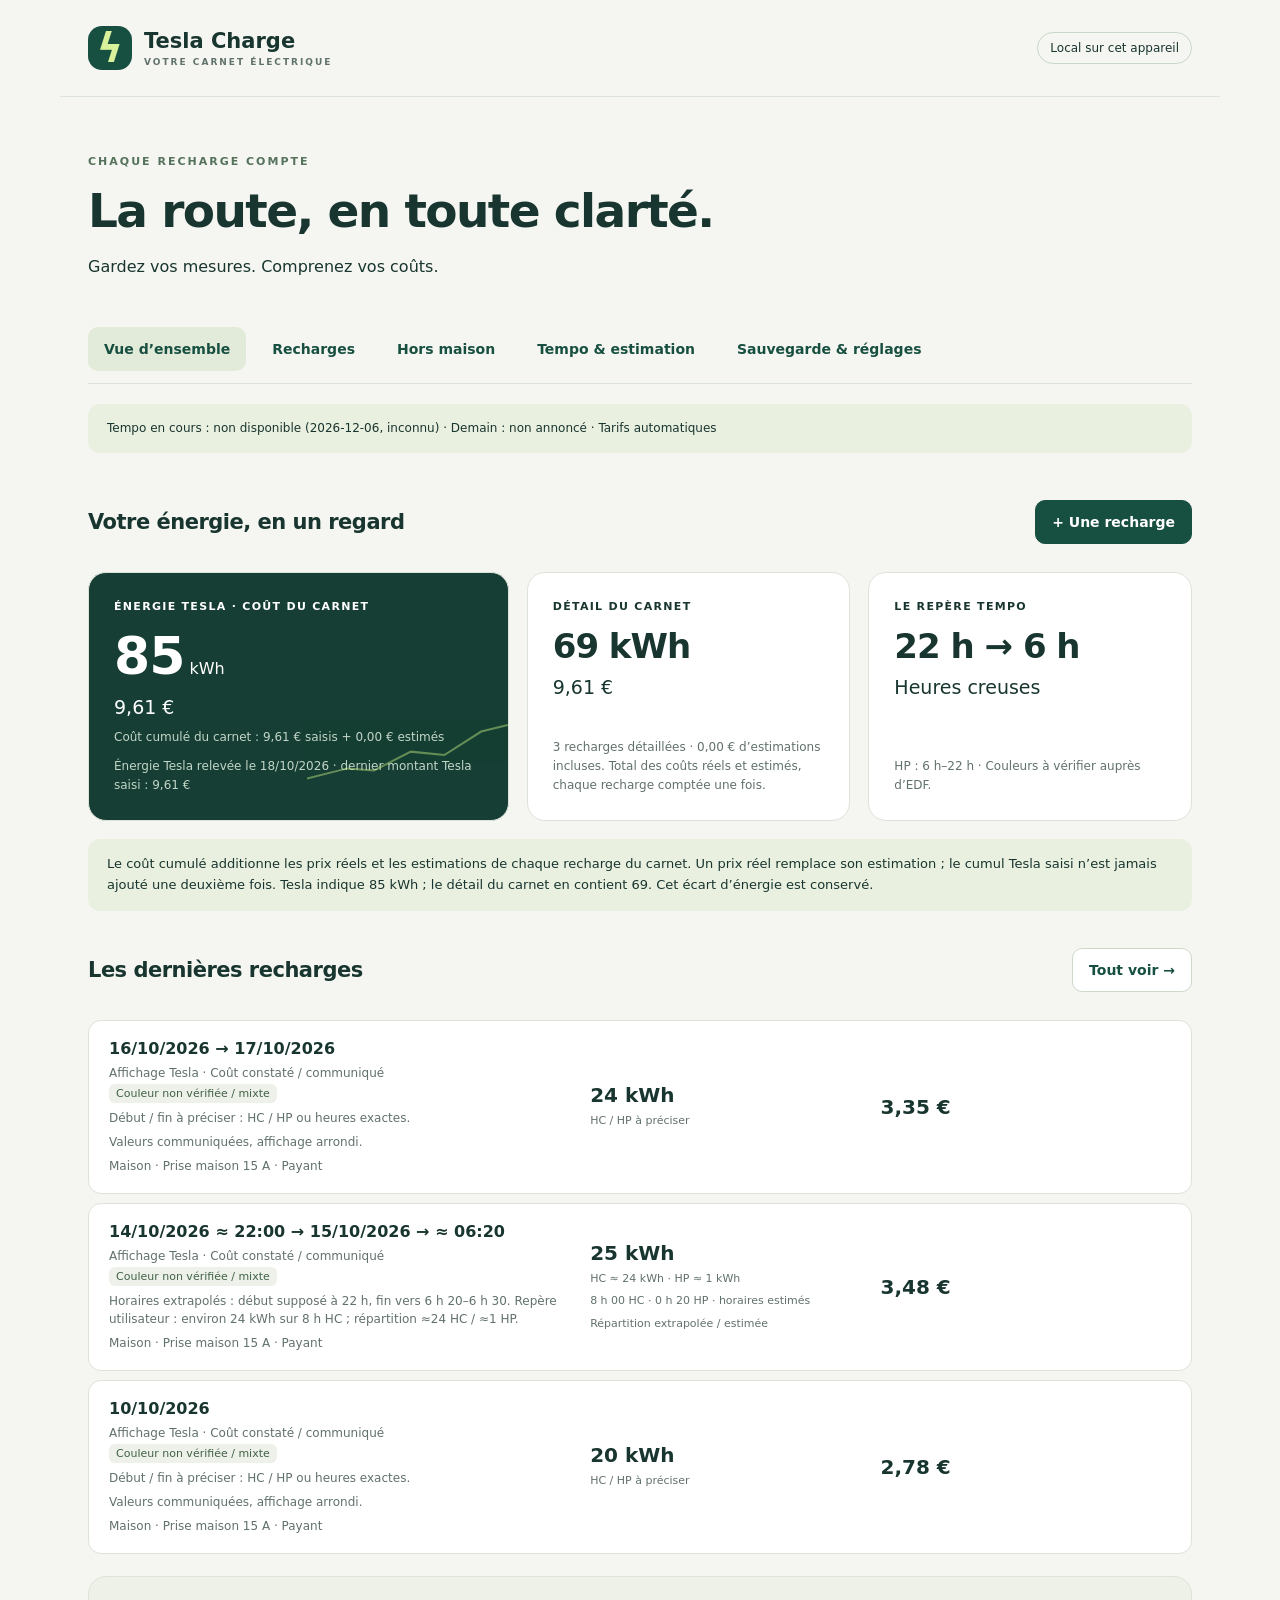
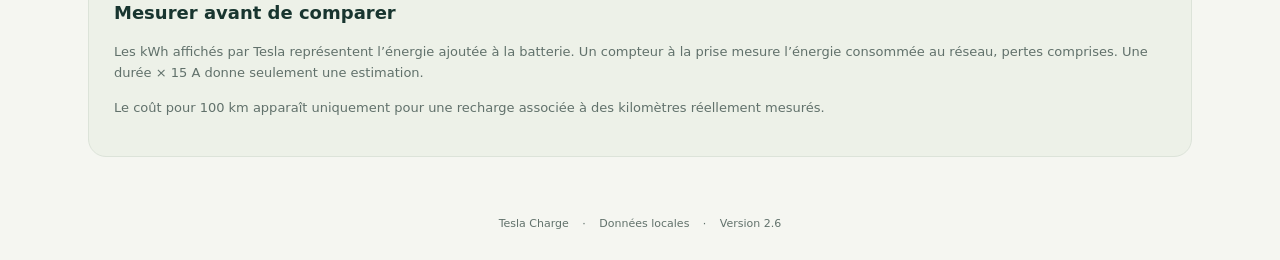
==== commit 99a3f9b3: "Include real and estimated charging prices in the dashboard cumulative total" ====
--- a/scripts/tesla-charge/index.html
+++ b/scripts/tesla-charge/index.html
@@ -4,9 +4,9 @@
 <main><section class="intro"><p class="eyebrow">CHAQUE RECHARGE COMPTE</p><h1>La route, en toute clarté.</h1><p>Gardez vos mesures. Comprenez vos coûts.</p><button id="install" hidden>Installer sur mon Samsung ↗</button></section>
 <nav aria-label="Sections"><button data-tab="dashboard" aria-current="page">Vue d’ensemble</button><button data-tab="journal">Recharges</button><button data-tab="outside">Hors maison</button><button data-tab="tempo">Tempo & estimation</button><button data-tab="settings">Sauvegarde & réglages</button></nav>
 <aside id="tempo-live" class="notice" aria-live="polite">Tempo · connexion aux données…</aside><div id="message" role="status" aria-live="polite"></div>
-<section id="dashboard" class="tab"><div class="section-heading"><h2>Votre énergie, en un regard</h2><button id="add-top" class="primary">+ Une recharge</button></div><div class="stats"><article class="hero-card"><p>CUMUL TESLA CONSTATÉ</p><div><strong id="ck-energy">85</strong> kWh</div><span id="ck-cost">9,61 €</span><small id="ck-date"></small><svg viewBox="0 0 300 90" aria-hidden="true"><path d="M0 80L60 65 100 68 155 40 205 45 260 10 300 0"/></svg></article><article class="card"><p>DÉTAIL DU CARNET</p><strong id="sum-energy"></strong><span id="sum-cost"></span><small id="sum-info"></small></article><article class="card"><p>LE REPÈRE TEMPO</p><strong>22 h → 6 h</strong><span>Heures creuses</span><small>HP : 6 h–22 h · Couleurs à vérifier auprès d’EDF.</small></article></div><aside class="notice" id="difference"></aside><div class="section-heading"><h2>Les dernières recharges</h2><button data-go="journal">Tout voir →</button></div><div id="recent"></div><article class="card quiet"><h3>Mesurer avant de comparer</h3><p>Les kWh affichés par Tesla représentent l’énergie ajoutée à la batterie. Un compteur à la prise mesure l’énergie consommée au réseau, pertes comprises. Une durée × 15 A donne seulement une estimation.</p><p>Le coût pour 100 km apparaît uniquement pour une recharge associée à des kilomètres réellement mesurés.</p></article></section>
+<section id="dashboard" class="tab"><div class="section-heading"><h2>Votre énergie, en un regard</h2><button id="add-top" class="primary">+ Une recharge</button></div><div class="stats"><article class="hero-card"><p>ÉNERGIE TESLA · COÛT DU CARNET</p><div><strong id="ck-energy">85</strong> kWh</div><span id="ck-cost">—</span><small id="ck-cost-info"></small><small id="ck-date"></small><svg viewBox="0 0 300 90" aria-hidden="true"><path d="M0 80L60 65 100 68 155 40 205 45 260 10 300 0"/></svg></article><article class="card"><p>DÉTAIL DU CARNET</p><strong id="sum-energy"></strong><span id="sum-cost"></span><small id="sum-info"></small></article><article class="card"><p>LE REPÈRE TEMPO</p><strong>22 h → 6 h</strong><span>Heures creuses</span><small>HP : 6 h–22 h · Couleurs à vérifier auprès d’EDF.</small></article></div><aside class="notice" id="difference"></aside><div class="section-heading"><h2>Les dernières recharges</h2><button data-go="journal">Tout voir →</button></div><div id="recent"></div><article class="card quiet"><h3>Mesurer avant de comparer</h3><p>Les kWh affichés par Tesla représentent l’énergie ajoutée à la batterie. Un compteur à la prise mesure l’énergie consommée au réseau, pertes comprises. Une durée × 15 A donne seulement une estimation.</p><p>Le coût pour 100 km apparaît uniquement pour une recharge associée à des kilomètres réellement mesurés.</p></article></section>
 <section id="journal" class="tab" hidden><div class="section-heading"><h2>Votre carnet de recharges</h2><button id="new" class="primary">+ Une recharge</button></div><aside id="journal-comparison" class="notice"></aside><p id="journal-breakdown" class="muted"></p><label>Filtrer le mois<input id="month" type="month"></label><div id="sessions"></div><p class="muted">Les filtres concernent la date de début. Le cumul Tesla reste un relevé indépendant.</p></section>
 <section id="outside" class="tab" hidden><div class="section-heading"><h2>Recharges hors maison</h2><button id="new-outside" class="primary">+ Hors maison</button></div><p>Superchargeur, famille ou autre lieu : gratuit, payant ou paiement à préciser. Ces recharges participent au total général, sans être mélangées aux plages Tempo de la maison.</p><label>Filtrer le mois<input id="outside-month" type="month"></label><div id="outside-summary" class="notice"></div><div id="outside-sessions"></div></section><section id="tempo" class="tab" hidden><h2>Tempo & estimation</h2><article class="card"><h3>Actualisation Tempo</h3><p id="tempo-detail"></p><button id="refresh-tempo">Actualiser maintenant</button><label><input id="tempo-auto" type="checkbox"> Utiliser les tarifs actualisés pour les estimations</label><p class="muted">Source : API Couleur Tempo, service tiers indépendant d’EDF. La date d’effet, la dernière récupération et les éventuelles indisponibilités sont affichées. Les coûts déjà enregistrés ne changent jamais automatiquement.</p><div id="live-tariffs"></div></article><div class="grid"><article class="card"><h3>Votre créneau</h3><label>Date<input type="date" id="slot-date"></label><label>Heure de début<input type="time" id="slot-time" value="22:00"></label><p id="slot-result"></p><p>La couleur et les tarifs sont actualisés en ligne à l’ouverture et au retour dans l’application. Hors connexion, la dernière réponse est conservée et datée. Avant 6 h, la couleur est celle du jour Tempo précédent.</p><a href="https://particulier.edf.fr/fr/accueil/gestion-contrat/options/tempo.html" target="_blank" rel="noopener">Consulter EDF Tempo ↗</a></article><article class="card"><h3>À la prise · appareil 15 A</h3><form id="estimate-form"><label>Durée (heures)<input id="hours" type="number" step="any" min="0.01" max="720" value="8" required></label><label>Tension supposée (V)<input id="volts" type="number" step="any" min="1" max="500" value="230" required></label><label>Intensité (A)<input id="amps" type="number" step="any" min="0.1" max="15" value="15" required></label><label>Couleur de la plage estimée<select id="est-color"><option value="blue">Bleu</option><option value="white">Blanc</option><option value="red">Rouge</option></select></label><label>Plage<select id="est-period"><option>HC</option><option>HP</option></select></label><button class="primary">Estimer</button></form><output id="estimate-result"></output><p class="muted">Hypothèse monophasée et puissance constante P = U × I. Ce résultat n’est ni une mesure réseau ni l’énergie ajoutée à la batterie. Pour un passage HC/HP ou un changement de couleur, calculez chaque segment séparément. 15 A est une limite de saisie, pas une validation de l’installation électrique.</p></article></div></section>
 <section id="settings" class="tab" hidden><h2>Vos données, votre maîtrise</h2><div class="grid"><article class="card"><h3>Sauvegardes</h3><p>Les données restent dans ce navigateur. Exportez régulièrement : supprimer les données du navigateur les efface. Les données ne se transfèrent pas automatiquement entre PC et téléphone.</p><div class="actions"><button id="json-export">Exporter JSON complet</button><button id="csv-export">Exporter CSV recharges</button></div><label>Importer une sauvegarde JSON ou un CSV<input type="file" id="import" accept=".json,.csv,application/json,text/csv"></label><p class="muted">JSON remplace toute la sauvegarde après confirmation. CSV ajoute les recharges nouvelles ; un identifiant déjà présent provoque un refus pour éviter les doublons. Le CSV ne contient ni tarifs ni cumul Tesla.</p><div id="import-preview"></div><h3>Installation Samsung</h3><ol><li>Ouvrez l’adresse publique dans Chrome sur votre Samsung.</li><li>Menu ⋮ → Installer l’application, ou Ajouter à l’écran d’accueil → Installer selon la version.</li><li>Ouvrez une première fois en ligne et attendez le message « Prête hors connexion ».</li><li>Vous pouvez ensuite consulter et saisir en mode avion.</li></ol><p id="offline-state">Préparation hors connexion…</p></article><article class="card"><h3>Tarifs Tempo · €/kWh TTC</h3><p>Les tarifs peuvent être actualisés en ligne ou saisis manuellement depuis votre contrat. Une saisie manuelle désactive le mode automatique. Ces tarifs servent seulement aux estimations, sans recalculer vos coûts constatés.</p><form id="tariffs"><div id="tariff-inputs"></div><label>Source vérifiée (facture ou grille EDF)<input name="source" maxlength="500" placeholder="Facture EDF / grille du…"></label><label>Date d’effet<input name="effective" type="date"></label><button class="primary">Enregistrer les tarifs</button></form></article><article class="card"><h3>Mes prises et bornes</h3><div id="devices-list"></div><form id="device-form"><label>Nom<input name="deviceName" required maxlength="100" placeholder="Future borne du garage"></label><label>Intensité maximale indicative (A)<input name="deviceAmps" type="number" min="0.1" max="100" step="any" value="15" required></label><label>Tension indicative (V)<input name="deviceVolts" type="number" min="1" max="500" step="any" value="230" required></label><button class="primary">Ajouter une prise / borne</button></form><p class="muted">Ces caractéristiques identifient l’équipement. Elles ne prouvent pas sa puissance réelle, notamment pour une borne triphasée. Les calculs HC/HP utilisent les horaires et les kWh saisis.</p></article><article class="card"><h3>Relevé cumul Tesla</h3><p>Un point de contrôle indépendant, jamais ajouté aux sessions.</p><form id="checkpoint"><label>Date du constat<input name="date" type="date" required></label><label>Total Tesla (kWh)<input name="kwh" type="number" min="0" step="any" required></label><label>Dernier montant Tesla connu (€), facultatif<input name="cost" type="number" min="0" step="0.01"></label><label>Ce montant couvre-t-il tous les kWh du relevé ?<select name="costCoverage"><option value="unknown">Non confirmé</option><option value="partial">Non, dernières recharges sans prix Tesla</option><option value="complete">Oui, prix final Tesla de tout le relevé</option></select></label><button class="primary">Enregistrer le relevé</button></form></article><article class="card quiet"><h3>Google Sheets · prochaine étape</h3><p>Synchronisation non activée. L’export JSON/CSV est disponible maintenant. Une future connexion utilisera OAuth et un consentement explicite, avec sélection du compte Google. Aucun mot de passe, secret ni jeton n’est intégré à l’application.</p><p>Application personnelle indépendante, non affiliée à Tesla ou EDF.</p></article></div></section>
-</main><footer>Tesla Charge <span>·</span> Données locales <span>·</span> Version 2.5</footer>
+</main><footer>Tesla Charge <span>·</span> Données locales <span>·</span> Version 2.6</footer>
 <dialog id="editor"><form id="session-form"><div class="section-heading"><h2 id="editor-title">Une nouvelle recharge</h2><button type="button" id="close" aria-label="Fermer">✕</button></div><input type="hidden" name="id"><p class="notice">Pour une recharge entièrement en HC, confirmez ce mode et la couleur Tempo : dates et heures facultatives. Le cumul Tesla de 9,61 € ne doit pas être saisi comme coût individuel.</p><div class="grid"><label>Date de début<input name="start" type="date" required></label><label>Date de fin<input name="end" type="date" required></label><label class="timing-choice">Comment indiquer le début et la fin ?<select name="timingMode"><option value="all-hc">Entièrement HC confirmé (22 h–6 h)</option><option value="periods">Par plages HC / HP</option><option value="precise">Avec des heures précises</option></select></label><label data-period-field>Début de charge<select name="startPeriod"><option value="">Choisir HC ou HP</option><option value="HC">Début en HC (22 h–6 h)</option><option value="HP">Début en HP (6 h–22 h)</option></select></label><label data-period-field>Fin de charge<select name="endPeriod"><option value="">Choisir HC ou HP</option><option value="HC">Fin en HC (22 h–6 h)</option><option value="HP">Fin en HP (6 h–22 h)</option></select></label><label data-exact-field>Heure de début<input name="startTime" type="time"></label><label data-exact-field>Heure de fin réelle de charge<input name="endTime" type="time"></label><label data-exact-field>Origine des horaires<select name="timeKind"><option value="measured">Horaires constatés</option><option value="estimate">Horaires estimés / extrapolés</option></select></label><label>Lieu<select name="location"><option value="home">Maison</option><option value="supercharger">Superchargeur</option><option value="family">Famille</option><option value="other">Autre lieu</option></select></label><label id="device-label">Prise / borne maison<select name="deviceId"></select></label><label>Précision du lieu<input name="place" maxlength="200" placeholder="Station, ville, famille…"></label><label>Paiement<select name="payment"><option value="paid">Payant</option><option value="free">Gratuit</option><option value="unknown">À préciser</option></select></label><label>Énergie (kWh)<input name="kwh" type="number" step="any" min="0" required></label><label>Source de l’énergie<select name="energyKind"><option value="tesla">Affichage Tesla (arrondi possible)</option><option value="meter">Mesure compteur à la prise</option><option value="estimate">Estimation</option></select></label><label>Coût total (€), si connu<input name="cost" type="number" step="0.01" min="0"></label><label>Source du coût<select name="costKind"><option value="reported">Constaté / communiqué</option><option value="estimate">Estimé</option><option value="unknown">Inconnu</option></select></label><label>Couleur Tempo<select name="color"><option value="unknown">Non vérifiée / mixte</option><option value="blue">Bleu</option><option value="white">Blanc</option><option value="red">Rouge</option></select></label><label>Plage<select name="period"><option value="unknown">Inconnue / mixte</option><option>HC</option><option>HP</option></select></label></div><div id="home-allocation"><label>Coefficient de pertes éventuelles<input name="lossCoefficient" type="number" min="1" max="10" step="any" value="1.03"><small>1,03 : hypothèse de 3 % ajoutés à l’énergie batterie. 1 : aucune perte ajoutée. À la prise, utiliser 1. Aucun supplément appliqué à un prix final Tesla saisi.</small></label><label>Répartition HC / HP<select name="allocationMode"><option value="all-hc" disabled>Entièrement HC confirmé</option><option value="time">Estimer d’après les horaires, rythme constant</option><option value="measured">kWh HC et HP mesurés séparément</option><option value="manual-estimate">kWh HC et HP estimés / extrapolés</option><option value="unknown">Répartition inconnue</option></select></label><div id="manual-allocation" class="grid"><label>HC (kWh)<input name="hcKwh" type="number" min="0" step="any"></label><label>HP (kWh)<input name="hpKwh" type="number" min="0" step="any"></label></div><p id="allocation-preview" class="muted"></p><button type="button" id="apply-three-percent">Estimer avec 3 % de pertes</button><button type="button" id="calculate-cost">Estimer le coût Tempo de cette recharge</button><p id="cost-preview" class="muted"></p><p class="muted">Indiquez la fin effective de la charge, pas le débranchement. Le mode entièrement HC est une confirmation explicite de toute la recharge. Avec seulement HC/HP au début et à la fin, les durées et les kWh par plage restent inconnus, même si les deux plages sont identiques ; vous pouvez saisir une répartition manuelle. Pour des pauses ou une puissance variable, les kWh répartis selon le temps restent une estimation. Les heures sont celles de France métropolitaine.</p></div><label>Distance réellement mesurée pour cette recharge (km), facultatif<input name="km" type="number" min="0.01" step="any"><small>N’utilisez pas une autonomie estimée ni des kilomètres couvrant d’autres recharges.</small></label><label>Note<textarea name="note" maxlength="2000"></textarea></label><p id="form-error" role="alert"></p><button class="primary">Enregistrer la recharge</button></form></dialog><script type="module" src="./app.js"></script></body></html>
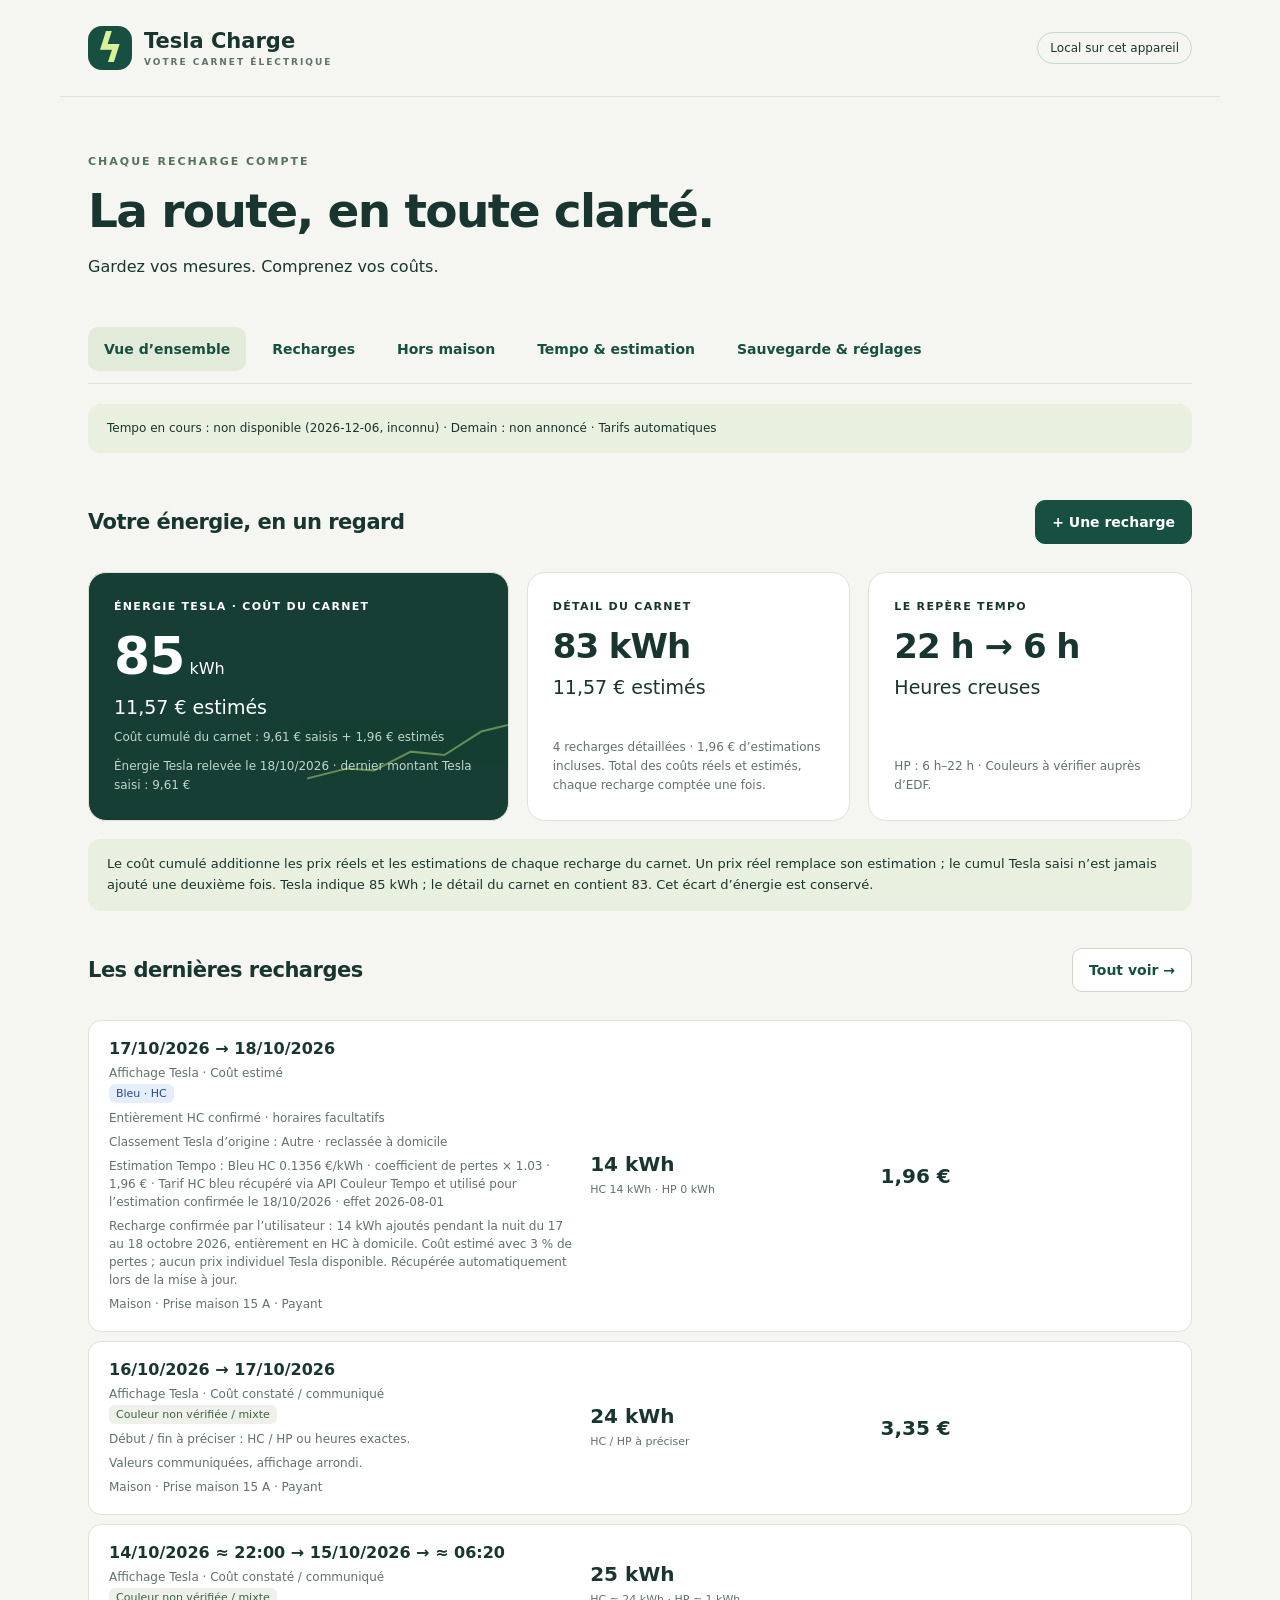
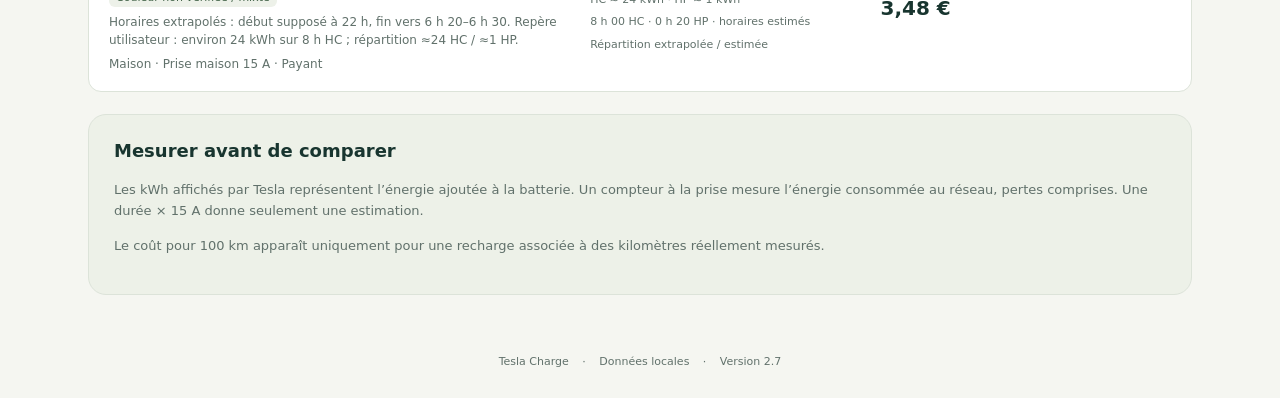
==== commit ef614b0a: "Deliver the confirmed 14 kWh night charge once to devices missing it" ====
--- a/scripts/tesla-charge/index.html
+++ b/scripts/tesla-charge/index.html
@@ -8,5 +8,5 @@
 <section id="journal" class="tab" hidden><div class="section-heading"><h2>Votre carnet de recharges</h2><button id="new" class="primary">+ Une recharge</button></div><aside id="journal-comparison" class="notice"></aside><p id="journal-breakdown" class="muted"></p><label>Filtrer le mois<input id="month" type="month"></label><div id="sessions"></div><p class="muted">Les filtres concernent la date de début. Le cumul Tesla reste un relevé indépendant.</p></section>
 <section id="outside" class="tab" hidden><div class="section-heading"><h2>Recharges hors maison</h2><button id="new-outside" class="primary">+ Hors maison</button></div><p>Superchargeur, famille ou autre lieu : gratuit, payant ou paiement à préciser. Ces recharges participent au total général, sans être mélangées aux plages Tempo de la maison.</p><label>Filtrer le mois<input id="outside-month" type="month"></label><div id="outside-summary" class="notice"></div><div id="outside-sessions"></div></section><section id="tempo" class="tab" hidden><h2>Tempo & estimation</h2><article class="card"><h3>Actualisation Tempo</h3><p id="tempo-detail"></p><button id="refresh-tempo">Actualiser maintenant</button><label><input id="tempo-auto" type="checkbox"> Utiliser les tarifs actualisés pour les estimations</label><p class="muted">Source : API Couleur Tempo, service tiers indépendant d’EDF. La date d’effet, la dernière récupération et les éventuelles indisponibilités sont affichées. Les coûts déjà enregistrés ne changent jamais automatiquement.</p><div id="live-tariffs"></div></article><div class="grid"><article class="card"><h3>Votre créneau</h3><label>Date<input type="date" id="slot-date"></label><label>Heure de début<input type="time" id="slot-time" value="22:00"></label><p id="slot-result"></p><p>La couleur et les tarifs sont actualisés en ligne à l’ouverture et au retour dans l’application. Hors connexion, la dernière réponse est conservée et datée. Avant 6 h, la couleur est celle du jour Tempo précédent.</p><a href="https://particulier.edf.fr/fr/accueil/gestion-contrat/options/tempo.html" target="_blank" rel="noopener">Consulter EDF Tempo ↗</a></article><article class="card"><h3>À la prise · appareil 15 A</h3><form id="estimate-form"><label>Durée (heures)<input id="hours" type="number" step="any" min="0.01" max="720" value="8" required></label><label>Tension supposée (V)<input id="volts" type="number" step="any" min="1" max="500" value="230" required></label><label>Intensité (A)<input id="amps" type="number" step="any" min="0.1" max="15" value="15" required></label><label>Couleur de la plage estimée<select id="est-color"><option value="blue">Bleu</option><option value="white">Blanc</option><option value="red">Rouge</option></select></label><label>Plage<select id="est-period"><option>HC</option><option>HP</option></select></label><button class="primary">Estimer</button></form><output id="estimate-result"></output><p class="muted">Hypothèse monophasée et puissance constante P = U × I. Ce résultat n’est ni une mesure réseau ni l’énergie ajoutée à la batterie. Pour un passage HC/HP ou un changement de couleur, calculez chaque segment séparément. 15 A est une limite de saisie, pas une validation de l’installation électrique.</p></article></div></section>
 <section id="settings" class="tab" hidden><h2>Vos données, votre maîtrise</h2><div class="grid"><article class="card"><h3>Sauvegardes</h3><p>Les données restent dans ce navigateur. Exportez régulièrement : supprimer les données du navigateur les efface. Les données ne se transfèrent pas automatiquement entre PC et téléphone.</p><div class="actions"><button id="json-export">Exporter JSON complet</button><button id="csv-export">Exporter CSV recharges</button></div><label>Importer une sauvegarde JSON ou un CSV<input type="file" id="import" accept=".json,.csv,application/json,text/csv"></label><p class="muted">JSON remplace toute la sauvegarde après confirmation. CSV ajoute les recharges nouvelles ; un identifiant déjà présent provoque un refus pour éviter les doublons. Le CSV ne contient ni tarifs ni cumul Tesla.</p><div id="import-preview"></div><h3>Installation Samsung</h3><ol><li>Ouvrez l’adresse publique dans Chrome sur votre Samsung.</li><li>Menu ⋮ → Installer l’application, ou Ajouter à l’écran d’accueil → Installer selon la version.</li><li>Ouvrez une première fois en ligne et attendez le message « Prête hors connexion ».</li><li>Vous pouvez ensuite consulter et saisir en mode avion.</li></ol><p id="offline-state">Préparation hors connexion…</p></article><article class="card"><h3>Tarifs Tempo · €/kWh TTC</h3><p>Les tarifs peuvent être actualisés en ligne ou saisis manuellement depuis votre contrat. Une saisie manuelle désactive le mode automatique. Ces tarifs servent seulement aux estimations, sans recalculer vos coûts constatés.</p><form id="tariffs"><div id="tariff-inputs"></div><label>Source vérifiée (facture ou grille EDF)<input name="source" maxlength="500" placeholder="Facture EDF / grille du…"></label><label>Date d’effet<input name="effective" type="date"></label><button class="primary">Enregistrer les tarifs</button></form></article><article class="card"><h3>Mes prises et bornes</h3><div id="devices-list"></div><form id="device-form"><label>Nom<input name="deviceName" required maxlength="100" placeholder="Future borne du garage"></label><label>Intensité maximale indicative (A)<input name="deviceAmps" type="number" min="0.1" max="100" step="any" value="15" required></label><label>Tension indicative (V)<input name="deviceVolts" type="number" min="1" max="500" step="any" value="230" required></label><button class="primary">Ajouter une prise / borne</button></form><p class="muted">Ces caractéristiques identifient l’équipement. Elles ne prouvent pas sa puissance réelle, notamment pour une borne triphasée. Les calculs HC/HP utilisent les horaires et les kWh saisis.</p></article><article class="card"><h3>Relevé cumul Tesla</h3><p>Un point de contrôle indépendant, jamais ajouté aux sessions.</p><form id="checkpoint"><label>Date du constat<input name="date" type="date" required></label><label>Total Tesla (kWh)<input name="kwh" type="number" min="0" step="any" required></label><label>Dernier montant Tesla connu (€), facultatif<input name="cost" type="number" min="0" step="0.01"></label><label>Ce montant couvre-t-il tous les kWh du relevé ?<select name="costCoverage"><option value="unknown">Non confirmé</option><option value="partial">Non, dernières recharges sans prix Tesla</option><option value="complete">Oui, prix final Tesla de tout le relevé</option></select></label><button class="primary">Enregistrer le relevé</button></form></article><article class="card quiet"><h3>Google Sheets · prochaine étape</h3><p>Synchronisation non activée. L’export JSON/CSV est disponible maintenant. Une future connexion utilisera OAuth et un consentement explicite, avec sélection du compte Google. Aucun mot de passe, secret ni jeton n’est intégré à l’application.</p><p>Application personnelle indépendante, non affiliée à Tesla ou EDF.</p></article></div></section>
-</main><footer>Tesla Charge <span>·</span> Données locales <span>·</span> Version 2.6</footer>
+</main><footer>Tesla Charge <span>·</span> Données locales <span>·</span> Version 2.7</footer>
 <dialog id="editor"><form id="session-form"><div class="section-heading"><h2 id="editor-title">Une nouvelle recharge</h2><button type="button" id="close" aria-label="Fermer">✕</button></div><input type="hidden" name="id"><p class="notice">Pour une recharge entièrement en HC, confirmez ce mode et la couleur Tempo : dates et heures facultatives. Le cumul Tesla de 9,61 € ne doit pas être saisi comme coût individuel.</p><div class="grid"><label>Date de début<input name="start" type="date" required></label><label>Date de fin<input name="end" type="date" required></label><label class="timing-choice">Comment indiquer le début et la fin ?<select name="timingMode"><option value="all-hc">Entièrement HC confirmé (22 h–6 h)</option><option value="periods">Par plages HC / HP</option><option value="precise">Avec des heures précises</option></select></label><label data-period-field>Début de charge<select name="startPeriod"><option value="">Choisir HC ou HP</option><option value="HC">Début en HC (22 h–6 h)</option><option value="HP">Début en HP (6 h–22 h)</option></select></label><label data-period-field>Fin de charge<select name="endPeriod"><option value="">Choisir HC ou HP</option><option value="HC">Fin en HC (22 h–6 h)</option><option value="HP">Fin en HP (6 h–22 h)</option></select></label><label data-exact-field>Heure de début<input name="startTime" type="time"></label><label data-exact-field>Heure de fin réelle de charge<input name="endTime" type="time"></label><label data-exact-field>Origine des horaires<select name="timeKind"><option value="measured">Horaires constatés</option><option value="estimate">Horaires estimés / extrapolés</option></select></label><label>Lieu<select name="location"><option value="home">Maison</option><option value="supercharger">Superchargeur</option><option value="family">Famille</option><option value="other">Autre lieu</option></select></label><label id="device-label">Prise / borne maison<select name="deviceId"></select></label><label>Précision du lieu<input name="place" maxlength="200" placeholder="Station, ville, famille…"></label><label>Paiement<select name="payment"><option value="paid">Payant</option><option value="free">Gratuit</option><option value="unknown">À préciser</option></select></label><label>Énergie (kWh)<input name="kwh" type="number" step="any" min="0" required></label><label>Source de l’énergie<select name="energyKind"><option value="tesla">Affichage Tesla (arrondi possible)</option><option value="meter">Mesure compteur à la prise</option><option value="estimate">Estimation</option></select></label><label>Coût total (€), si connu<input name="cost" type="number" step="0.01" min="0"></label><label>Source du coût<select name="costKind"><option value="reported">Constaté / communiqué</option><option value="estimate">Estimé</option><option value="unknown">Inconnu</option></select></label><label>Couleur Tempo<select name="color"><option value="unknown">Non vérifiée / mixte</option><option value="blue">Bleu</option><option value="white">Blanc</option><option value="red">Rouge</option></select></label><label>Plage<select name="period"><option value="unknown">Inconnue / mixte</option><option>HC</option><option>HP</option></select></label></div><div id="home-allocation"><label>Coefficient de pertes éventuelles<input name="lossCoefficient" type="number" min="1" max="10" step="any" value="1.03"><small>1,03 : hypothèse de 3 % ajoutés à l’énergie batterie. 1 : aucune perte ajoutée. À la prise, utiliser 1. Aucun supplément appliqué à un prix final Tesla saisi.</small></label><label>Répartition HC / HP<select name="allocationMode"><option value="all-hc" disabled>Entièrement HC confirmé</option><option value="time">Estimer d’après les horaires, rythme constant</option><option value="measured">kWh HC et HP mesurés séparément</option><option value="manual-estimate">kWh HC et HP estimés / extrapolés</option><option value="unknown">Répartition inconnue</option></select></label><div id="manual-allocation" class="grid"><label>HC (kWh)<input name="hcKwh" type="number" min="0" step="any"></label><label>HP (kWh)<input name="hpKwh" type="number" min="0" step="any"></label></div><p id="allocation-preview" class="muted"></p><button type="button" id="apply-three-percent">Estimer avec 3 % de pertes</button><button type="button" id="calculate-cost">Estimer le coût Tempo de cette recharge</button><p id="cost-preview" class="muted"></p><p class="muted">Indiquez la fin effective de la charge, pas le débranchement. Le mode entièrement HC est une confirmation explicite de toute la recharge. Avec seulement HC/HP au début et à la fin, les durées et les kWh par plage restent inconnus, même si les deux plages sont identiques ; vous pouvez saisir une répartition manuelle. Pour des pauses ou une puissance variable, les kWh répartis selon le temps restent une estimation. Les heures sont celles de France métropolitaine.</p></div><label>Distance réellement mesurée pour cette recharge (km), facultatif<input name="km" type="number" min="0.01" step="any"><small>N’utilisez pas une autonomie estimée ni des kilomètres couvrant d’autres recharges.</small></label><label>Note<textarea name="note" maxlength="2000"></textarea></label><p id="form-error" role="alert"></p><button class="primary">Enregistrer la recharge</button></form></dialog><script type="module" src="./app.js"></script></body></html>
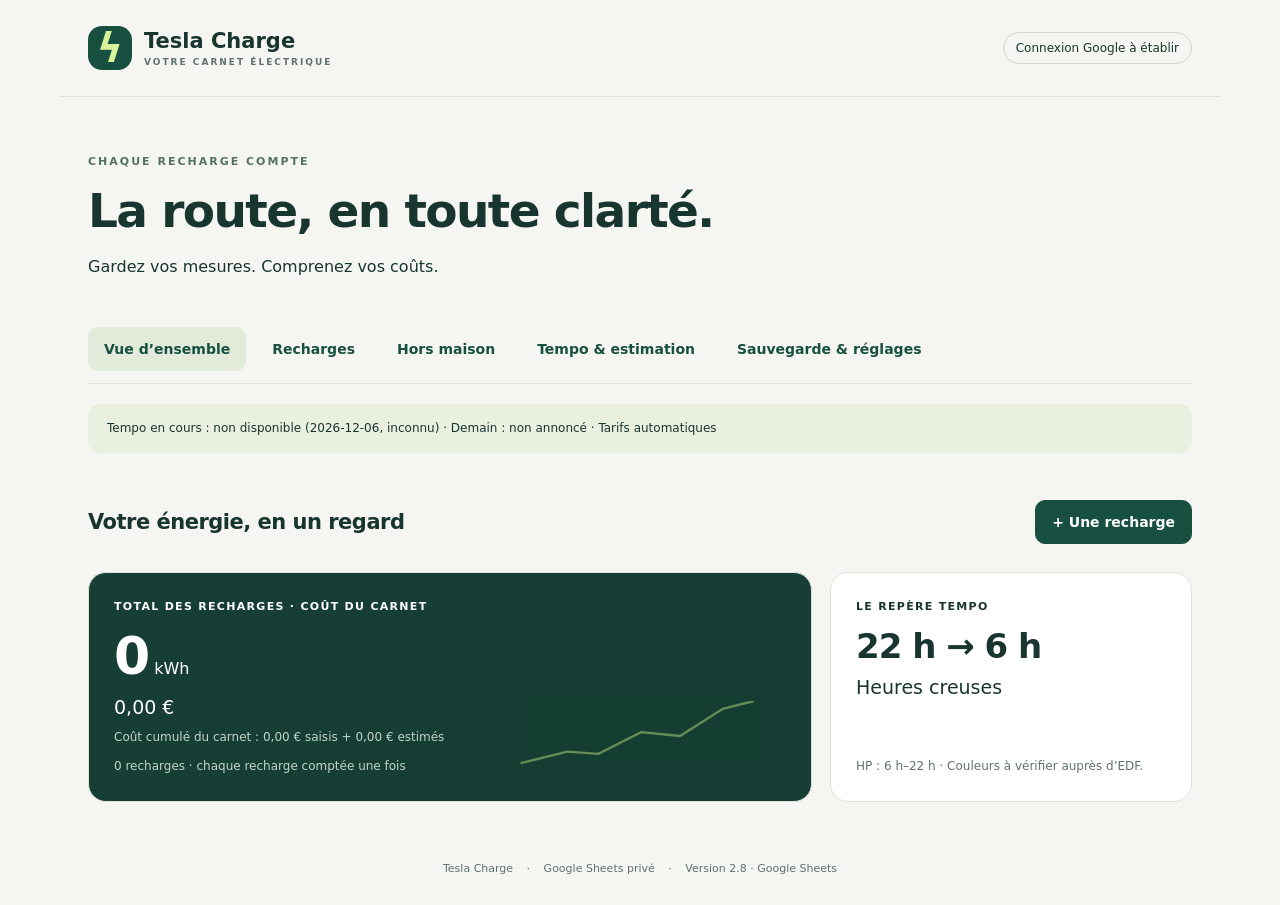
==== commit 9048d045: "Fix Tesla Charge totals and connect private Google Sheets with lossless offline synchronization" ====
--- a/scripts/tesla-charge/index.html
+++ b/scripts/tesla-charge/index.html
@@ -1,12 +1,12 @@
-<!doctype html>
-<html lang="fr"><head><meta charset="utf-8"><meta name="viewport" content="width=device-width,initial-scale=1,viewport-fit=cover"><meta name="theme-color" content="#102b27"><meta name="description" content="Votre carnet de recharge Tesla : mesures, coûts et Tempo, même hors connexion."><link rel="manifest" href="./manifest.webmanifest"><link rel="icon" href="./icon.svg" type="image/svg+xml"><link rel="stylesheet" href="./style.css"><title>Tesla Charge · Carnet de recharge</title></head>
-<body><header><a class="brand" href="./"><span class="bolt">ϟ</span><span>Tesla Charge<small>VOTRE CARNET ÉLECTRIQUE</small></span></a><span id="network" class="pill">Local sur cet appareil</span></header>
-<main><section class="intro"><p class="eyebrow">CHAQUE RECHARGE COMPTE</p><h1>La route, en toute clarté.</h1><p>Gardez vos mesures. Comprenez vos coûts.</p><button id="install" hidden>Installer sur mon Samsung ↗</button></section>
-<nav aria-label="Sections"><button data-tab="dashboard" aria-current="page">Vue d’ensemble</button><button data-tab="journal">Recharges</button><button data-tab="outside">Hors maison</button><button data-tab="tempo">Tempo & estimation</button><button data-tab="settings">Sauvegarde & réglages</button></nav>
-<aside id="tempo-live" class="notice" aria-live="polite">Tempo · connexion aux données…</aside><div id="message" role="status" aria-live="polite"></div>
-<section id="dashboard" class="tab"><div class="section-heading"><h2>Votre énergie, en un regard</h2><button id="add-top" class="primary">+ Une recharge</button></div><div class="stats"><article class="hero-card"><p>ÉNERGIE TESLA · COÛT DU CARNET</p><div><strong id="ck-energy">85</strong> kWh</div><span id="ck-cost">—</span><small id="ck-cost-info"></small><small id="ck-date"></small><svg viewBox="0 0 300 90" aria-hidden="true"><path d="M0 80L60 65 100 68 155 40 205 45 260 10 300 0"/></svg></article><article class="card"><p>DÉTAIL DU CARNET</p><strong id="sum-energy"></strong><span id="sum-cost"></span><small id="sum-info"></small></article><article class="card"><p>LE REPÈRE TEMPO</p><strong>22 h → 6 h</strong><span>Heures creuses</span><small>HP : 6 h–22 h · Couleurs à vérifier auprès d’EDF.</small></article></div><aside class="notice" id="difference"></aside><div class="section-heading"><h2>Les dernières recharges</h2><button data-go="journal">Tout voir →</button></div><div id="recent"></div><article class="card quiet"><h3>Mesurer avant de comparer</h3><p>Les kWh affichés par Tesla représentent l’énergie ajoutée à la batterie. Un compteur à la prise mesure l’énergie consommée au réseau, pertes comprises. Une durée × 15 A donne seulement une estimation.</p><p>Le coût pour 100 km apparaît uniquement pour une recharge associée à des kilomètres réellement mesurés.</p></article></section>
-<section id="journal" class="tab" hidden><div class="section-heading"><h2>Votre carnet de recharges</h2><button id="new" class="primary">+ Une recharge</button></div><aside id="journal-comparison" class="notice"></aside><p id="journal-breakdown" class="muted"></p><label>Filtrer le mois<input id="month" type="month"></label><div id="sessions"></div><p class="muted">Les filtres concernent la date de début. Le cumul Tesla reste un relevé indépendant.</p></section>
-<section id="outside" class="tab" hidden><div class="section-heading"><h2>Recharges hors maison</h2><button id="new-outside" class="primary">+ Hors maison</button></div><p>Superchargeur, famille ou autre lieu : gratuit, payant ou paiement à préciser. Ces recharges participent au total général, sans être mélangées aux plages Tempo de la maison.</p><label>Filtrer le mois<input id="outside-month" type="month"></label><div id="outside-summary" class="notice"></div><div id="outside-sessions"></div></section><section id="tempo" class="tab" hidden><h2>Tempo & estimation</h2><article class="card"><h3>Actualisation Tempo</h3><p id="tempo-detail"></p><button id="refresh-tempo">Actualiser maintenant</button><label><input id="tempo-auto" type="checkbox"> Utiliser les tarifs actualisés pour les estimations</label><p class="muted">Source : API Couleur Tempo, service tiers indépendant d’EDF. La date d’effet, la dernière récupération et les éventuelles indisponibilités sont affichées. Les coûts déjà enregistrés ne changent jamais automatiquement.</p><div id="live-tariffs"></div></article><div class="grid"><article class="card"><h3>Votre créneau</h3><label>Date<input type="date" id="slot-date"></label><label>Heure de début<input type="time" id="slot-time" value="22:00"></label><p id="slot-result"></p><p>La couleur et les tarifs sont actualisés en ligne à l’ouverture et au retour dans l’application. Hors connexion, la dernière réponse est conservée et datée. Avant 6 h, la couleur est celle du jour Tempo précédent.</p><a href="https://particulier.edf.fr/fr/accueil/gestion-contrat/options/tempo.html" target="_blank" rel="noopener">Consulter EDF Tempo ↗</a></article><article class="card"><h3>À la prise · appareil 15 A</h3><form id="estimate-form"><label>Durée (heures)<input id="hours" type="number" step="any" min="0.01" max="720" value="8" required></label><label>Tension supposée (V)<input id="volts" type="number" step="any" min="1" max="500" value="230" required></label><label>Intensité (A)<input id="amps" type="number" step="any" min="0.1" max="15" value="15" required></label><label>Couleur de la plage estimée<select id="est-color"><option value="blue">Bleu</option><option value="white">Blanc</option><option value="red">Rouge</option></select></label><label>Plage<select id="est-period"><option>HC</option><option>HP</option></select></label><button class="primary">Estimer</button></form><output id="estimate-result"></output><p class="muted">Hypothèse monophasée et puissance constante P = U × I. Ce résultat n’est ni une mesure réseau ni l’énergie ajoutée à la batterie. Pour un passage HC/HP ou un changement de couleur, calculez chaque segment séparément. 15 A est une limite de saisie, pas une validation de l’installation électrique.</p></article></div></section>
-<section id="settings" class="tab" hidden><h2>Vos données, votre maîtrise</h2><div class="grid"><article class="card"><h3>Sauvegardes</h3><p>Les données restent dans ce navigateur. Exportez régulièrement : supprimer les données du navigateur les efface. Les données ne se transfèrent pas automatiquement entre PC et téléphone.</p><div class="actions"><button id="json-export">Exporter JSON complet</button><button id="csv-export">Exporter CSV recharges</button></div><label>Importer une sauvegarde JSON ou un CSV<input type="file" id="import" accept=".json,.csv,application/json,text/csv"></label><p class="muted">JSON remplace toute la sauvegarde après confirmation. CSV ajoute les recharges nouvelles ; un identifiant déjà présent provoque un refus pour éviter les doublons. Le CSV ne contient ni tarifs ni cumul Tesla.</p><div id="import-preview"></div><h3>Installation Samsung</h3><ol><li>Ouvrez l’adresse publique dans Chrome sur votre Samsung.</li><li>Menu ⋮ → Installer l’application, ou Ajouter à l’écran d’accueil → Installer selon la version.</li><li>Ouvrez une première fois en ligne et attendez le message « Prête hors connexion ».</li><li>Vous pouvez ensuite consulter et saisir en mode avion.</li></ol><p id="offline-state">Préparation hors connexion…</p></article><article class="card"><h3>Tarifs Tempo · €/kWh TTC</h3><p>Les tarifs peuvent être actualisés en ligne ou saisis manuellement depuis votre contrat. Une saisie manuelle désactive le mode automatique. Ces tarifs servent seulement aux estimations, sans recalculer vos coûts constatés.</p><form id="tariffs"><div id="tariff-inputs"></div><label>Source vérifiée (facture ou grille EDF)<input name="source" maxlength="500" placeholder="Facture EDF / grille du…"></label><label>Date d’effet<input name="effective" type="date"></label><button class="primary">Enregistrer les tarifs</button></form></article><article class="card"><h3>Mes prises et bornes</h3><div id="devices-list"></div><form id="device-form"><label>Nom<input name="deviceName" required maxlength="100" placeholder="Future borne du garage"></label><label>Intensité maximale indicative (A)<input name="deviceAmps" type="number" min="0.1" max="100" step="any" value="15" required></label><label>Tension indicative (V)<input name="deviceVolts" type="number" min="1" max="500" step="any" value="230" required></label><button class="primary">Ajouter une prise / borne</button></form><p class="muted">Ces caractéristiques identifient l’équipement. Elles ne prouvent pas sa puissance réelle, notamment pour une borne triphasée. Les calculs HC/HP utilisent les horaires et les kWh saisis.</p></article><article class="card"><h3>Relevé cumul Tesla</h3><p>Un point de contrôle indépendant, jamais ajouté aux sessions.</p><form id="checkpoint"><label>Date du constat<input name="date" type="date" required></label><label>Total Tesla (kWh)<input name="kwh" type="number" min="0" step="any" required></label><label>Dernier montant Tesla connu (€), facultatif<input name="cost" type="number" min="0" step="0.01"></label><label>Ce montant couvre-t-il tous les kWh du relevé ?<select name="costCoverage"><option value="unknown">Non confirmé</option><option value="partial">Non, dernières recharges sans prix Tesla</option><option value="complete">Oui, prix final Tesla de tout le relevé</option></select></label><button class="primary">Enregistrer le relevé</button></form></article><article class="card quiet"><h3>Google Sheets · prochaine étape</h3><p>Synchronisation non activée. L’export JSON/CSV est disponible maintenant. Une future connexion utilisera OAuth et un consentement explicite, avec sélection du compte Google. Aucun mot de passe, secret ni jeton n’est intégré à l’application.</p><p>Application personnelle indépendante, non affiliée à Tesla ou EDF.</p></article></div></section>
-</main><footer>Tesla Charge <span>·</span> Données locales <span>·</span> Version 2.7</footer>
-<dialog id="editor"><form id="session-form"><div class="section-heading"><h2 id="editor-title">Une nouvelle recharge</h2><button type="button" id="close" aria-label="Fermer">✕</button></div><input type="hidden" name="id"><p class="notice">Pour une recharge entièrement en HC, confirmez ce mode et la couleur Tempo : dates et heures facultatives. Le cumul Tesla de 9,61 € ne doit pas être saisi comme coût individuel.</p><div class="grid"><label>Date de début<input name="start" type="date" required></label><label>Date de fin<input name="end" type="date" required></label><label class="timing-choice">Comment indiquer le début et la fin ?<select name="timingMode"><option value="all-hc">Entièrement HC confirmé (22 h–6 h)</option><option value="periods">Par plages HC / HP</option><option value="precise">Avec des heures précises</option></select></label><label data-period-field>Début de charge<select name="startPeriod"><option value="">Choisir HC ou HP</option><option value="HC">Début en HC (22 h–6 h)</option><option value="HP">Début en HP (6 h–22 h)</option></select></label><label data-period-field>Fin de charge<select name="endPeriod"><option value="">Choisir HC ou HP</option><option value="HC">Fin en HC (22 h–6 h)</option><option value="HP">Fin en HP (6 h–22 h)</option></select></label><label data-exact-field>Heure de début<input name="startTime" type="time"></label><label data-exact-field>Heure de fin réelle de charge<input name="endTime" type="time"></label><label data-exact-field>Origine des horaires<select name="timeKind"><option value="measured">Horaires constatés</option><option value="estimate">Horaires estimés / extrapolés</option></select></label><label>Lieu<select name="location"><option value="home">Maison</option><option value="supercharger">Superchargeur</option><option value="family">Famille</option><option value="other">Autre lieu</option></select></label><label id="device-label">Prise / borne maison<select name="deviceId"></select></label><label>Précision du lieu<input name="place" maxlength="200" placeholder="Station, ville, famille…"></label><label>Paiement<select name="payment"><option value="paid">Payant</option><option value="free">Gratuit</option><option value="unknown">À préciser</option></select></label><label>Énergie (kWh)<input name="kwh" type="number" step="any" min="0" required></label><label>Source de l’énergie<select name="energyKind"><option value="tesla">Affichage Tesla (arrondi possible)</option><option value="meter">Mesure compteur à la prise</option><option value="estimate">Estimation</option></select></label><label>Coût total (€), si connu<input name="cost" type="number" step="0.01" min="0"></label><label>Source du coût<select name="costKind"><option value="reported">Constaté / communiqué</option><option value="estimate">Estimé</option><option value="unknown">Inconnu</option></select></label><label>Couleur Tempo<select name="color"><option value="unknown">Non vérifiée / mixte</option><option value="blue">Bleu</option><option value="white">Blanc</option><option value="red">Rouge</option></select></label><label>Plage<select name="period"><option value="unknown">Inconnue / mixte</option><option>HC</option><option>HP</option></select></label></div><div id="home-allocation"><label>Coefficient de pertes éventuelles<input name="lossCoefficient" type="number" min="1" max="10" step="any" value="1.03"><small>1,03 : hypothèse de 3 % ajoutés à l’énergie batterie. 1 : aucune perte ajoutée. À la prise, utiliser 1. Aucun supplément appliqué à un prix final Tesla saisi.</small></label><label>Répartition HC / HP<select name="allocationMode"><option value="all-hc" disabled>Entièrement HC confirmé</option><option value="time">Estimer d’après les horaires, rythme constant</option><option value="measured">kWh HC et HP mesurés séparément</option><option value="manual-estimate">kWh HC et HP estimés / extrapolés</option><option value="unknown">Répartition inconnue</option></select></label><div id="manual-allocation" class="grid"><label>HC (kWh)<input name="hcKwh" type="number" min="0" step="any"></label><label>HP (kWh)<input name="hpKwh" type="number" min="0" step="any"></label></div><p id="allocation-preview" class="muted"></p><button type="button" id="apply-three-percent">Estimer avec 3 % de pertes</button><button type="button" id="calculate-cost">Estimer le coût Tempo de cette recharge</button><p id="cost-preview" class="muted"></p><p class="muted">Indiquez la fin effective de la charge, pas le débranchement. Le mode entièrement HC est une confirmation explicite de toute la recharge. Avec seulement HC/HP au début et à la fin, les durées et les kWh par plage restent inconnus, même si les deux plages sont identiques ; vous pouvez saisir une répartition manuelle. Pour des pauses ou une puissance variable, les kWh répartis selon le temps restent une estimation. Les heures sont celles de France métropolitaine.</p></div><label>Distance réellement mesurée pour cette recharge (km), facultatif<input name="km" type="number" min="0.01" step="any"><small>N’utilisez pas une autonomie estimée ni des kilomètres couvrant d’autres recharges.</small></label><label>Note<textarea name="note" maxlength="2000"></textarea></label><p id="form-error" role="alert"></p><button class="primary">Enregistrer la recharge</button></form></dialog><script type="module" src="./app.js"></script></body></html>
+<!doctype html>
+<html lang="fr"><head><meta charset="utf-8"><meta name="viewport" content="width=device-width,initial-scale=1,viewport-fit=cover"><meta name="theme-color" content="#102b27"><meta name="description" content="Votre carnet de recharge Tesla : mesures, coûts et Tempo, même hors connexion."><link rel="manifest" href="./manifest.webmanifest"><link rel="icon" href="./icon.svg" type="image/svg+xml"><link rel="stylesheet" href="./style.css"><title>Tesla Charge · Carnet de recharge</title></head>
+<body><header><a class="brand" href="./"><span class="bolt">ϟ</span><span>Tesla Charge<small>VOTRE CARNET ÉLECTRIQUE</small></span></a><span id="network" class="pill">Local sur cet appareil</span></header>
+<main><section class="intro"><p class="eyebrow">CHAQUE RECHARGE COMPTE</p><h1>La route, en toute clarté.</h1><p>Gardez vos mesures. Comprenez vos coûts.</p><button id="install" hidden>Installer sur mon Samsung ↗</button></section>
+<nav aria-label="Sections"><button data-tab="dashboard" aria-current="page">Vue d’ensemble</button><button data-tab="journal">Recharges</button><button data-tab="outside">Hors maison</button><button data-tab="tempo">Tempo & estimation</button><button data-tab="settings">Sauvegarde & réglages</button></nav>
+<aside id="tempo-live" class="notice" aria-live="polite">Tempo · connexion aux données…</aside><div id="message" role="status" aria-live="polite"></div>
+<section id="dashboard" class="tab"><div class="section-heading"><h2>Votre énergie, en un regard</h2><button id="add-top" class="primary">+ Une recharge</button></div><div class="stats"><article class="hero-card"><p>TOTAL DES RECHARGES · COÛT DU CARNET</p><div><strong id="ck-energy">—</strong> kWh</div><span id="ck-cost">—</span><small id="ck-cost-info"></small><small id="ck-date"></small><svg viewBox="0 0 300 90" aria-hidden="true"><path d="M0 80L60 65 100 68 155 40 205 45 260 10 300 0"/></svg></article><article class="card"><p>LE REPÈRE TEMPO</p><strong>22 h → 6 h</strong><span>Heures creuses</span><small>HP : 6 h–22 h · Couleurs à vérifier auprès d’EDF.</small></article></div></section>
+<section id="journal" class="tab" hidden><div class="section-heading"><h2>Votre carnet de recharges</h2><button id="new" class="primary">+ Une recharge</button></div><aside id="journal-comparison" class="notice"></aside><p id="journal-breakdown" class="muted"></p><label>Filtrer le mois<input id="month" type="month"></label><div id="sessions"></div><p class="muted">Les filtres concernent la date de début. Le cumul Tesla reste un relevé indépendant.</p></section>
+<section id="outside" class="tab" hidden><div class="section-heading"><h2>Recharges hors maison</h2><button id="new-outside" class="primary">+ Hors maison</button></div><p>Superchargeur, famille ou autre lieu : gratuit, payant ou paiement à préciser. Ces recharges participent au total général, sans être mélangées aux plages Tempo de la maison.</p><label>Filtrer le mois<input id="outside-month" type="month"></label><div id="outside-summary" class="notice"></div><div id="outside-sessions"></div></section><section id="tempo" class="tab" hidden><h2>Tempo & estimation</h2><article class="card"><h3>Actualisation Tempo</h3><p id="tempo-detail"></p><button id="refresh-tempo">Actualiser maintenant</button><label><input id="tempo-auto" type="checkbox"> Utiliser les tarifs actualisés pour les estimations</label><p class="muted">Source : API Couleur Tempo, service tiers indépendant d’EDF. La date d’effet, la dernière récupération et les éventuelles indisponibilités sont affichées. Les coûts déjà enregistrés ne changent jamais automatiquement.</p><div id="live-tariffs"></div></article><div class="grid"><article class="card"><h3>Votre créneau</h3><label>Date<input type="date" id="slot-date"></label><label>Heure de début<input type="time" id="slot-time" value="22:00"></label><p id="slot-result"></p><p>La couleur et les tarifs sont actualisés en ligne à l’ouverture et au retour dans l’application. Hors connexion, la dernière réponse est conservée et datée. Avant 6 h, la couleur est celle du jour Tempo précédent.</p><a href="https://particulier.edf.fr/fr/accueil/gestion-contrat/options/tempo.html" target="_blank" rel="noopener">Consulter EDF Tempo ↗</a></article><article class="card"><h3>À la prise · appareil 15 A</h3><form id="estimate-form"><label>Durée (heures)<input id="hours" type="number" step="any" min="0.01" max="720" value="8" required></label><label>Tension supposée (V)<input id="volts" type="number" step="any" min="1" max="500" value="230" required></label><label>Intensité (A)<input id="amps" type="number" step="any" min="0.1" max="15" value="15" required></label><label>Couleur de la plage estimée<select id="est-color"><option value="blue">Bleu</option><option value="white">Blanc</option><option value="red">Rouge</option></select></label><label>Plage<select id="est-period"><option>HC</option><option>HP</option></select></label><button class="primary">Estimer</button></form><output id="estimate-result"></output><p class="muted">Hypothèse monophasée et puissance constante P = U × I. Ce résultat n’est ni une mesure réseau ni l’énergie ajoutée à la batterie. Pour un passage HC/HP ou un changement de couleur, calculez chaque segment séparément. 15 A est une limite de saisie, pas une validation de l’installation électrique.</p></article></div></section>
+<section id="settings" class="tab" hidden><h2>Vos données, votre maîtrise</h2><div class="grid"><article class="card"><h3>Sauvegardes</h3><p>Le carnet central est conservé dans votre Google Sheets privé. Cet appareil garde un cache et les saisies en attente. Exportez avant de vider les données du navigateur : les saisies non synchronisées et les archives locales ne sont pas encore sur Google.</p><div class="actions"><button id="json-export">Exporter JSON complet</button><button id="csv-export">Exporter CSV recharges</button></div><label>Importer une sauvegarde JSON ou un CSV<input type="file" id="import" accept=".json,.csv,application/json,text/csv"></label><p class="muted">JSON et CSV ajoutent les recharges nouvelles après vérification. Une recharge existante de valeurs différentes bloque l’import ; aucune donnée n’est remplacée. Les réglages actuels sont conservés.</p><div id="import-preview"></div><h3>Installation Samsung</h3><ol><li>Ouvrez l’adresse publique dans Chrome sur votre Samsung.</li><li>Menu ⋮ → Installer l’application, ou Ajouter à l’écran d’accueil → Installer selon la version.</li><li>Ouvrez une première fois en ligne et attendez le message « Prête hors connexion ».</li><li>Vous pouvez ensuite consulter et saisir en mode avion.</li></ol><p id="offline-state">Préparation hors connexion…</p></article><article class="card"><h3>Tarifs Tempo · €/kWh TTC</h3><p>Les tarifs peuvent être actualisés en ligne ou saisis manuellement depuis votre contrat. Une saisie manuelle désactive le mode automatique. Ces tarifs servent seulement aux estimations, sans recalculer vos coûts constatés.</p><form id="tariffs"><div id="tariff-inputs"></div><label>Source vérifiée (facture ou grille EDF)<input name="source" maxlength="500" placeholder="Facture EDF / grille du…"></label><label>Date d’effet<input name="effective" type="date"></label><button class="primary">Enregistrer les tarifs</button></form></article><article class="card"><h3>Mes prises et bornes</h3><div id="devices-list"></div><form id="device-form"><label>Nom<input name="deviceName" required maxlength="100" placeholder="Future borne du garage"></label><label>Intensité maximale indicative (A)<input name="deviceAmps" type="number" min="0.1" max="100" step="any" value="15" required></label><label>Tension indicative (V)<input name="deviceVolts" type="number" min="1" max="500" step="any" value="230" required></label><button class="primary">Ajouter une prise / borne</button></form><p class="muted">Ces caractéristiques identifient l’équipement. Elles ne prouvent pas sa puissance réelle, notamment pour une borne triphasée. Les calculs HC/HP utilisent les horaires et les kWh saisis.</p></article><article class="card"><h3>Relevé cumul Tesla</h3><p>Un point de contrôle indépendant, jamais ajouté aux sessions.</p><form id="checkpoint"><label>Date du constat<input name="date" type="date" required></label><label>Total Tesla (kWh)<input name="kwh" type="number" min="0" step="any" required></label><label>Dernier montant Tesla connu (€), facultatif<input name="cost" type="number" min="0" step="0.01"></label><label>Ce montant couvre-t-il tous les kWh du relevé ?<select name="costCoverage"><option value="unknown">Non confirmé</option><option value="partial">Non, dernières recharges sans prix Tesla</option><option value="complete">Oui, prix final Tesla de tout le relevé</option></select></label><button class="primary">Enregistrer le relevé</button></form></article><article class="card" id="sync-panel"><h3>Google Sheets · carnet partagé</h3><p id="sync-status" role="status" aria-live="polite">Connexion Google en préparation…</p><p>Sur chaque téléphone, connectez le même compte Google puis choisissez « Suivi des recharges Tesla ». L’accès porte sur le fichier sélectionné. Le classeur reste privé.</p><div class="actions"><button id="sync-connect" disabled>Connecter Google</button><button id="sync-pick" disabled>Choisir mon classeur</button><button id="sync-now" disabled>Synchroniser maintenant</button><button id="sync-disconnect" disabled>Fermer la connexion</button></div><p>Hors connexion, les saisies restent dans une file d’attente sur cet appareil. Leur envoi nécessite une connexion Google valide. Les anciennes valeurs sont conservées dans l’historique central ; les modifications concurrentes demandent un choix explicite.</p><div id="sync-conflicts"></div><button id="sync-adopt" hidden>Afficher le carnet central et archiver le carnet local</button><button id="sync-archives">Exporter les archives locales</button><p class="muted">Les jetons Google restent uniquement en mémoire. Aucun mot de passe ni secret OAuth n’est enregistré. Application personnelle indépendante de Tesla et EDF.</p></article></div></section>
+</main><footer>Tesla Charge <span>·</span> Google Sheets privé <span>·</span> Version 2.8 · Google Sheets</footer>
+<dialog id="editor"><form id="session-form"><div class="section-heading"><h2 id="editor-title">Une nouvelle recharge</h2><button type="button" id="close" aria-label="Fermer">✕</button></div><input type="hidden" name="id"><p class="notice">Pour une recharge entièrement en HC, confirmez ce mode et la couleur Tempo : dates et heures facultatives. Le cumul Tesla de 9,61 € ne doit pas être saisi comme coût individuel.</p><div class="grid"><label>Date de début<input name="start" type="date" required></label><label>Date de fin<input name="end" type="date" required></label><label class="timing-choice">Comment indiquer le début et la fin ?<select name="timingMode"><option value="all-hc">Entièrement HC confirmé (22 h–6 h)</option><option value="periods">Par plages HC / HP</option><option value="precise">Avec des heures précises</option></select></label><label data-period-field>Début de charge<select name="startPeriod"><option value="">Choisir HC ou HP</option><option value="HC">Début en HC (22 h–6 h)</option><option value="HP">Début en HP (6 h–22 h)</option></select></label><label data-period-field>Fin de charge<select name="endPeriod"><option value="">Choisir HC ou HP</option><option value="HC">Fin en HC (22 h–6 h)</option><option value="HP">Fin en HP (6 h–22 h)</option></select></label><label data-exact-field>Heure de début<input name="startTime" type="time"></label><label data-exact-field>Heure de fin réelle de charge<input name="endTime" type="time"></label><label data-exact-field>Origine des horaires<select name="timeKind"><option value="measured">Horaires constatés</option><option value="estimate">Horaires estimés / extrapolés</option></select></label><label>Lieu<select name="location"><option value="home">Maison</option><option value="supercharger">Superchargeur</option><option value="family">Famille</option><option value="other">Autre lieu</option></select></label><label id="device-label">Prise / borne maison<select name="deviceId"></select></label><label>Précision du lieu<input name="place" maxlength="200" placeholder="Station, ville, famille…"></label><label>Paiement<select name="payment"><option value="paid">Payant</option><option value="free">Gratuit</option><option value="unknown">À préciser</option></select></label><label>Énergie (kWh)<input name="kwh" type="number" step="any" min="0" required></label><label>Source de l’énergie<select name="energyKind"><option value="tesla">Affichage Tesla (arrondi possible)</option><option value="meter">Mesure compteur à la prise</option><option value="estimate">Estimation</option></select></label><label>Coût total (€), si connu<input name="cost" type="number" step="0.01" min="0"></label><label>Source du coût<select name="costKind"><option value="reported">Constaté / communiqué</option><option value="estimate">Estimé</option><option value="unknown">Inconnu</option></select></label><label>Couleur Tempo<select name="color"><option value="unknown">Non vérifiée / mixte</option><option value="blue">Bleu</option><option value="white">Blanc</option><option value="red">Rouge</option></select></label><label>Plage<select name="period"><option value="unknown">Inconnue / mixte</option><option>HC</option><option>HP</option></select></label></div><div id="home-allocation"><label>Coefficient de pertes éventuelles<input name="lossCoefficient" type="number" min="1" max="10" step="any" value="1.03"><small>1,03 : hypothèse de 3 % ajoutés à l’énergie batterie. 1 : aucune perte ajoutée. À la prise, utiliser 1. Aucun supplément appliqué à un prix final Tesla saisi.</small></label><label>Répartition HC / HP<select name="allocationMode"><option value="all-hc" disabled>Entièrement HC confirmé</option><option value="time">Estimer d’après les horaires, rythme constant</option><option value="measured">kWh HC et HP mesurés séparément</option><option value="manual-estimate">kWh HC et HP estimés / extrapolés</option><option value="unknown">Répartition inconnue</option></select></label><div id="manual-allocation" class="grid"><label>HC (kWh)<input name="hcKwh" type="number" min="0" step="any"></label><label>HP (kWh)<input name="hpKwh" type="number" min="0" step="any"></label></div><p id="allocation-preview" class="muted"></p><button type="button" id="apply-three-percent">Estimer avec 3 % de pertes</button><button type="button" id="calculate-cost">Estimer le coût Tempo de cette recharge</button><p id="cost-preview" class="muted"></p><p class="muted">Indiquez la fin effective de la charge, pas le débranchement. Le mode entièrement HC est une confirmation explicite de toute la recharge. Avec seulement HC/HP au début et à la fin, les durées et les kWh par plage restent inconnus, même si les deux plages sont identiques ; vous pouvez saisir une répartition manuelle. Pour des pauses ou une puissance variable, les kWh répartis selon le temps restent une estimation. Les heures sont celles de France métropolitaine.</p></div><label>Distance réellement mesurée pour cette recharge (km), facultatif<input name="km" type="number" min="0.01" step="any"><small>N’utilisez pas une autonomie estimée ni des kilomètres couvrant d’autres recharges.</small></label><label>Note<textarea name="note" maxlength="2000"></textarea></label><p id="form-error" role="alert"></p><button class="primary">Enregistrer la recharge</button></form></dialog><script type="module" src="./app.js"></script></body></html>
--- a/scripts/tesla-charge/style.css
+++ b/scripts/tesla-charge/style.css
@@ -1,4 +1,8 @@
 
-:root{font-family:system-ui,-apple-system,BlinkMacSystemFont,"Segoe UI",sans-serif;color:#18352f;background:#f5f6f1;--green:#174f40;--muted:#61716b;--line:#dce3d9}*{box-sizing:border-box}body{margin:0}header{max-width:1160px;margin:auto;padding:26px 28px;display:flex;justify-content:space-between;align-items:center;border-bottom:1px solid var(--line)}.brand{display:flex;align-items:center;gap:12px;color:inherit;text-decoration:none;font-size:21px;font-weight:750}.brand small{display:block;font-size:9px;letter-spacing:2px;margin-top:4px;color:var(--muted)}.bolt{border-radius:14px;background:var(--green);color:#d8f19a;font-size:40px;line-height:44px;width:44px;text-align:center}.pill{font-size:12px;border:1px solid #cad7c8;padding:8px 12px;border-radius:20px}main{max-width:1160px;margin:auto;padding:0 28px}.intro{padding:45px 0 30px}.eyebrow{letter-spacing:2px;font-size:11px;font-weight:700;color:#55735c}h1{font-size:clamp(30px,4vw,47px);letter-spacing:-1.6px;margin:12px 0}h2{font-size:21px;letter-spacing:-.5px}h3{font-size:18px;margin-top:0}p{line-height:1.65}button,input,select,textarea{font:inherit}button{cursor:pointer;border:1px solid #cdd8cb;background:#fff;border-radius:10px;padding:11px 16px;color:var(--green);font-size:14px;font-weight:650;min-height:44px}button:hover{background:#e6eede}button:disabled{opacity:.5;cursor:wait}.primary{background:var(--green);color:white;border-color:var(--green)}.primary:hover{background:#276953}nav{display:flex;gap:10px;border-bottom:1px solid var(--line);overflow-x:auto;padding:0 0 12px}nav button{border:0;background:none;white-space:nowrap}nav button[aria-current]{background:#e2ebd9}section.tab{padding:18px 0 30px}.section-heading{display:flex;align-items:center;justify-content:space-between;gap:15px;margin:12px 0 20px}.stats{display:grid;grid-template-columns:1.3fr 1fr 1fr;gap:18px}.card,.hero-card{padding:25px;border:1px solid var(--line);border-radius:18px;background:#fff}.stats article{min-height:205px;display:flex;flex-direction:column;gap:10px}.stats p{font-size:11px;letter-spacing:1.3px;font-weight:750;margin:0}.stats strong{font-size:34px;font-weight:650;letter-spacing:-1px}.stats small{color:var(--muted);font-size:12px;line-height:1.6;margin-top:auto}.stats span{font-size:19px}.hero-card{background:#163e34;color:#fff;position:relative;overflow:hidden}.hero-card div strong{font-size:52px}.hero-card small{color:#c2d6c7}.hero-card svg{position:absolute;right:0;bottom:30px;width:48%;height:70px;opacity:.45;pointer-events:none}.hero-card path{stroke:#c5ed82;stroke-width:3;fill:none}.notice{background:#eaf0e0;border-radius:12px;margin:18px 0 30px;padding:15px 19px;font-size:13px;line-height:1.6}.charge-row{display:grid;grid-template-columns:1.7fr 1fr 1fr auto;gap:18px;padding:18px 20px;border:1px solid var(--line);border-radius:13px;background:white;margin-bottom:9px;align-items:center}.charge-row strong,.charge-row small{display:block}.charge-row small{font-size:12px;color:var(--muted);margin-top:6px;line-height:1.5}.charge-row .amount{font-size:20px;font-weight:650}.tag{display:inline-block;font-size:11px;padding:3px 7px;border-radius:6px;background:#edf1e9;color:#416247}.tag.blue{background:#e6eefc;color:#244c92}.tag.white{background:#f4f1e8;color:#605b4c}.tag.red{background:#fce8e5;color:#973728}.quiet{margin-top:22px;background:#edf1e8}.quiet p,.muted{font-size:13px;color:var(--muted)}.grid{display:grid;grid-template-columns:1fr 1fr;gap:20px}.actions{display:flex;gap:8px;flex-wrap:wrap}label{display:block;font-size:13px;font-weight:650;margin:15px 0}input,select,textarea{display:block;width:100%;min-height:46px;border:1px solid #bdcbbb;border-radius:9px;background:#fff;padding:10px;color:#193a30;margin-top:7px}input[type=month]{max-width:250px}textarea{min-height:85px}label small{display:block;font-weight:400;line-height:1.5;margin-top:5px}a{color:#245f49}output{display:block;margin:20px 0;font-size:20px;font-weight:650;line-height:1.6}footer{text-align:center;color:var(--muted);font-size:11px;padding:30px}footer span{margin:0 10px}dialog{max-width:700px;width:calc(100% - 28px);border:1px solid var(--line);border-radius:20px;padding:25px;max-height:90dvh;color:#18352f}dialog::backdrop{background:#102b2780}dialog .grid{gap:0 15px}#message:empty{display:none}#message{padding:12px;background:#e1ecd7;border-radius:8px;margin-top:16px}#form-error{color:#a52e24}.empty{padding:30px;color:var(--muted)}[hidden]{display:none!important}:focus-visible{outline:3px solid #a0b963;outline-offset:3px}@media(max-width:750px){header{padding:18px}.pill{font-size:10px;padding:7px}.brand{font-size:17px}.brand small{font-size:7px}main{padding:0 18px}.intro{padding:28px 0 20px}h1{letter-spacing:-1px}.stats{grid-template-columns:1fr 1fr;gap:12px}.hero-card{grid-column:1/-1}.stats article{min-height:165px;padding:20px}.stats strong{font-size:25px}.stats span{font-size:16px}.grid{grid-template-columns:1fr}.charge-row{grid-template-columns:1fr 1fr;gap:12px;padding:16px}.charge-row>div:first-child{grid-column:1/-1}.charge-row>.actions{grid-column:1/-1}.section-heading h2{font-size:18px}.section-heading button{font-size:12px;padding:9px}dialog{padding:18px}dialog .grid{grid-template-columns:1fr 1fr;gap:0 10px}nav{gap:0}nav button{font-size:12px;padding:10px}ol{padding-left:20px;line-height:1.8}}@media(prefers-reduced-motion:no-preference){button{transition:background .15s}}
+:root{font-family:system-ui,-apple-system,BlinkMacSystemFont,"Segoe UI",sans-serif;color:#18352f;background:#f5f6f1;--green:#174f40;--muted:#61716b;--line:#dce3d9}*{box-sizing:border-box}body{margin:0}header{max-width:1160px;margin:auto;padding:26px 28px;display:flex;justify-content:space-between;align-items:center;border-bottom:1px solid var(--line)}.brand{display:flex;align-items:center;gap:12px;color:inherit;text-decoration:none;font-size:21px;font-weight:750}.brand small{display:block;font-size:9px;letter-spacing:2px;margin-top:4px;color:var(--muted)}.bolt{border-radius:14px;background:var(--green);color:#d8f19a;font-size:40px;line-height:44px;width:44px;text-align:center}.pill{font-size:12px;border:1px solid #cad7c8;padding:8px 12px;border-radius:20px}main{max-width:1160px;margin:auto;padding:0 28px}.intro{padding:45px 0 30px}.eyebrow{letter-spacing:2px;font-size:11px;font-weight:700;color:#55735c}h1{font-size:clamp(30px,4vw,47px);letter-spacing:-1.6px;margin:12px 0}h2{font-size:21px;letter-spacing:-.5px}h3{font-size:18px;margin-top:0}p{line-height:1.65}button,input,select,textarea{font:inherit}button{cursor:pointer;border:1px solid #cdd8cb;background:#fff;border-radius:10px;padding:11px 16px;color:var(--green);font-size:14px;font-weight:650;min-height:44px}button:hover{background:#e6eede}button:disabled{opacity:.5;cursor:wait}.primary{background:var(--green);color:white;border-color:var(--green)}.primary:hover{background:#276953}nav{display:flex;gap:10px;border-bottom:1px solid var(--line);overflow-x:auto;padding:0 0 12px}nav button{border:0;background:none;white-space:nowrap}nav button[aria-current]{background:#e2ebd9}section.tab{padding:18px 0 30px}.section-heading{display:flex;align-items:center;justify-content:space-between;gap:15px;margin:12px 0 20px}.stats{display:grid;grid-template-columns:2fr 1fr;gap:18px}.card,.hero-card{padding:25px;border:1px solid var(--line);border-radius:18px;background:#fff}.stats article{min-height:205px;display:flex;flex-direction:column;gap:10px}.stats p{font-size:11px;letter-spacing:1.3px;font-weight:750;margin:0}.stats strong{font-size:34px;font-weight:650;letter-spacing:-1px}.stats small{color:var(--muted);font-size:12px;line-height:1.6;margin-top:auto}.stats span{font-size:19px}.hero-card{background:#163e34;color:#fff;position:relative;overflow:hidden}.hero-card div strong{font-size:52px}.hero-card small{color:#c2d6c7}.hero-card svg{position:absolute;right:0;bottom:30px;width:48%;height:70px;opacity:.45;pointer-events:none}.hero-card path{stroke:#c5ed82;stroke-width:3;fill:none}.notice{background:#eaf0e0;border-radius:12px;margin:18px 0 30px;padding:15px 19px;font-size:13px;line-height:1.6}.charge-row{display:grid;grid-template-columns:1.7fr 1fr 1fr auto;gap:18px;padding:18px 20px;border:1px solid var(--line);border-radius:13px;background:white;margin-bottom:9px;align-items:center}.charge-row strong,.charge-row small{display:block}.charge-row small{font-size:12px;color:var(--muted);margin-top:6px;line-height:1.5}.charge-row .amount{font-size:20px;font-weight:650}.tag{display:inline-block;font-size:11px;padding:3px 7px;border-radius:6px;background:#edf1e9;color:#416247}.tag.blue{background:#e6eefc;color:#244c92}.tag.white{background:#f4f1e8;color:#605b4c}.tag.red{background:#fce8e5;color:#973728}.quiet{margin-top:22px;background:#edf1e8}.quiet p,.muted{font-size:13px;color:var(--muted)}.grid{display:grid;grid-template-columns:1fr 1fr;gap:20px}.actions{display:flex;gap:8px;flex-wrap:wrap}label{display:block;font-size:13px;font-weight:650;margin:15px 0}input,select,textarea{display:block;width:100%;min-height:46px;border:1px solid #bdcbbb;border-radius:9px;background:#fff;padding:10px;color:#193a30;margin-top:7px}input[type=month]{max-width:250px}textarea{min-height:85px}label small{display:block;font-weight:400;line-height:1.5;margin-top:5px}a{color:#245f49}output{display:block;margin:20px 0;font-size:20px;font-weight:650;line-height:1.6}footer{text-align:center;color:var(--muted);font-size:11px;padding:30px}footer span{margin:0 10px}dialog{max-width:700px;width:calc(100% - 28px);border:1px solid var(--line);border-radius:20px;padding:25px;max-height:90dvh;color:#18352f}dialog::backdrop{background:#102b2780}dialog .grid{gap:0 15px}#message:empty{display:none}#message{padding:12px;background:#e1ecd7;border-radius:8px;margin-top:16px}#form-error{color:#a52e24}.empty{padding:30px;color:var(--muted)}[hidden]{display:none!important}:focus-visible{outline:3px solid #a0b963;outline-offset:3px}@media(max-width:750px){header{padding:18px}.pill{font-size:10px;padding:7px}.brand{font-size:17px}.brand small{font-size:7px}main{padding:0 18px}.intro{padding:28px 0 20px}h1{letter-spacing:-1px}.stats{grid-template-columns:1fr;gap:12px}.hero-card{grid-column:1/-1}.stats article{min-height:165px;padding:20px}.stats strong{font-size:25px}.stats span{font-size:16px}.grid{grid-template-columns:1fr}.charge-row{grid-template-columns:1fr 1fr;gap:12px;padding:16px}.charge-row>div:first-child{grid-column:1/-1}.charge-row>.actions{grid-column:1/-1}.section-heading h2{font-size:18px}.section-heading button{font-size:12px;padding:9px}dialog{padding:18px}dialog .grid{grid-template-columns:1fr 1fr;gap:0 10px}nav{gap:0}nav button{font-size:12px;padding:10px}ol{padding-left:20px;line-height:1.8}}@media(prefers-reduced-motion:no-preference){button{transition:background .15s}}
 :root input[type=checkbox]{display:inline-block;width:auto;min-height:0;margin-right:8px}table{width:100%;border-collapse:collapse;font-size:13px;margin-top:15px}td,th{text-align:left;padding:10px 5px;border-bottom:1px solid var(--line)}#tempo-live{margin-top:20px;margin-bottom:10px;font-size:12px}#journal-breakdown{padding:0 3px;font-size:12px}.charge-row .amount small{font-weight:400;font-size:11px;max-width:250px}#tempo>.card{margin-bottom:20px}
 .timing-choice{grid-column:1/-1}
+
+#sync-panel{margin:18px 0}#sync-status{overflow-wrap:anywhere}#sync-conflicts pre{white-space:pre-wrap;overflow-wrap:anywhere;font-size:12px;max-height:240px;overflow:auto}.sync-version{border:1px solid var(--line);padding:12px;margin:12px 0;border-radius:10px}
+
+@media(max-width:500px){dialog .grid{grid-template-columns:minmax(0,1fr)}.grid>*{min-width:0}}
